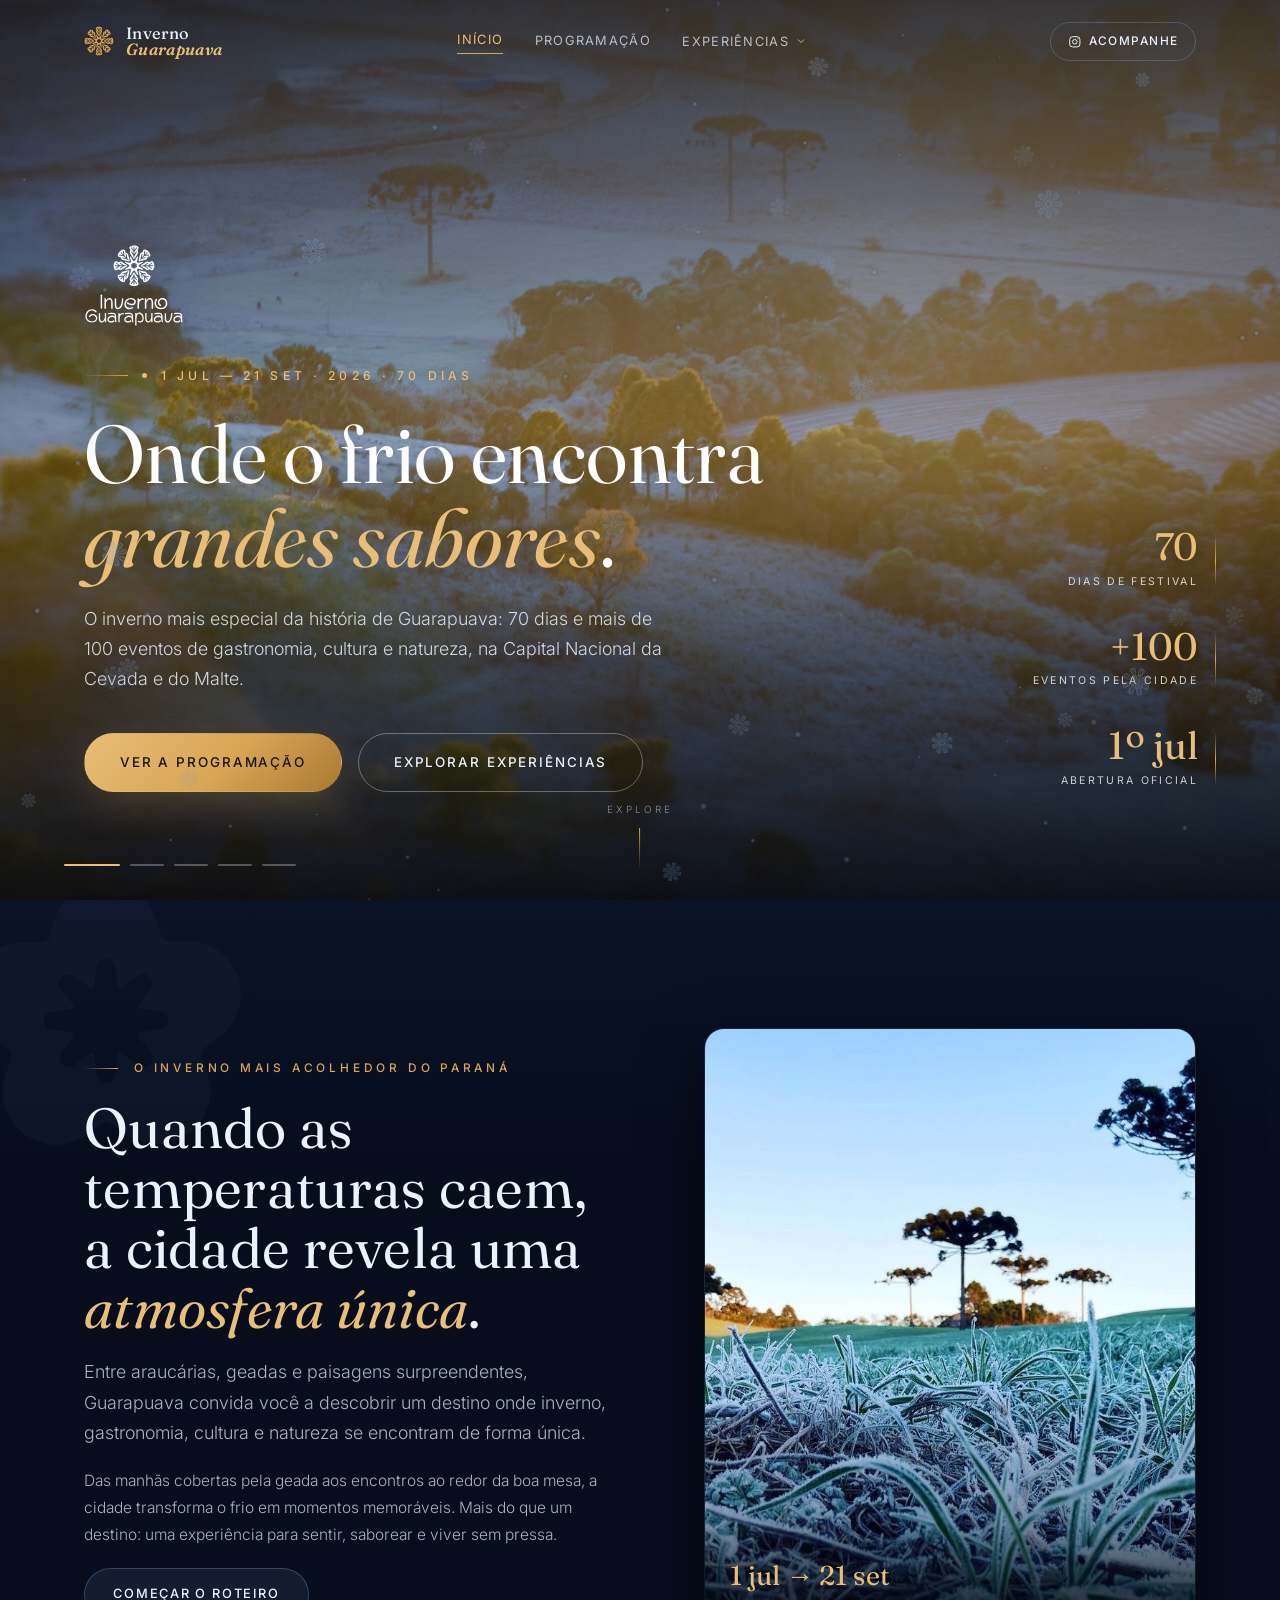
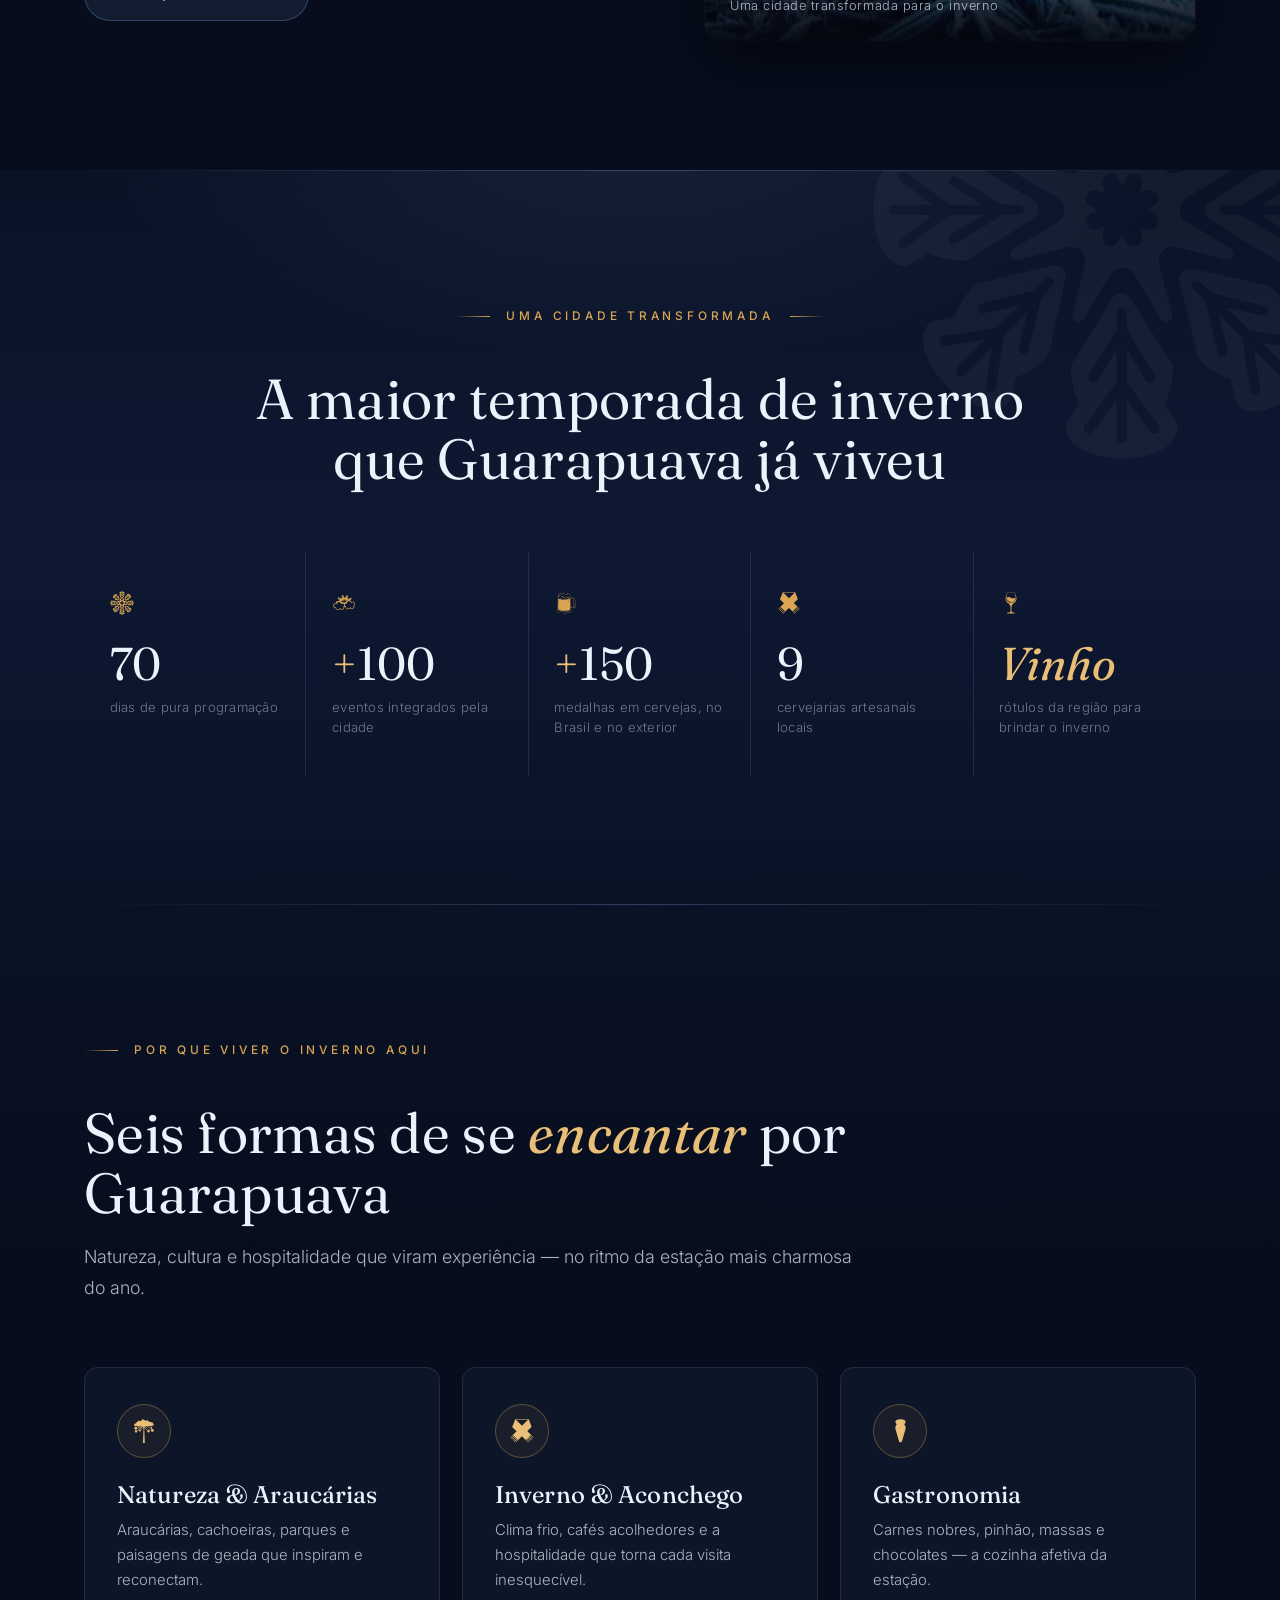
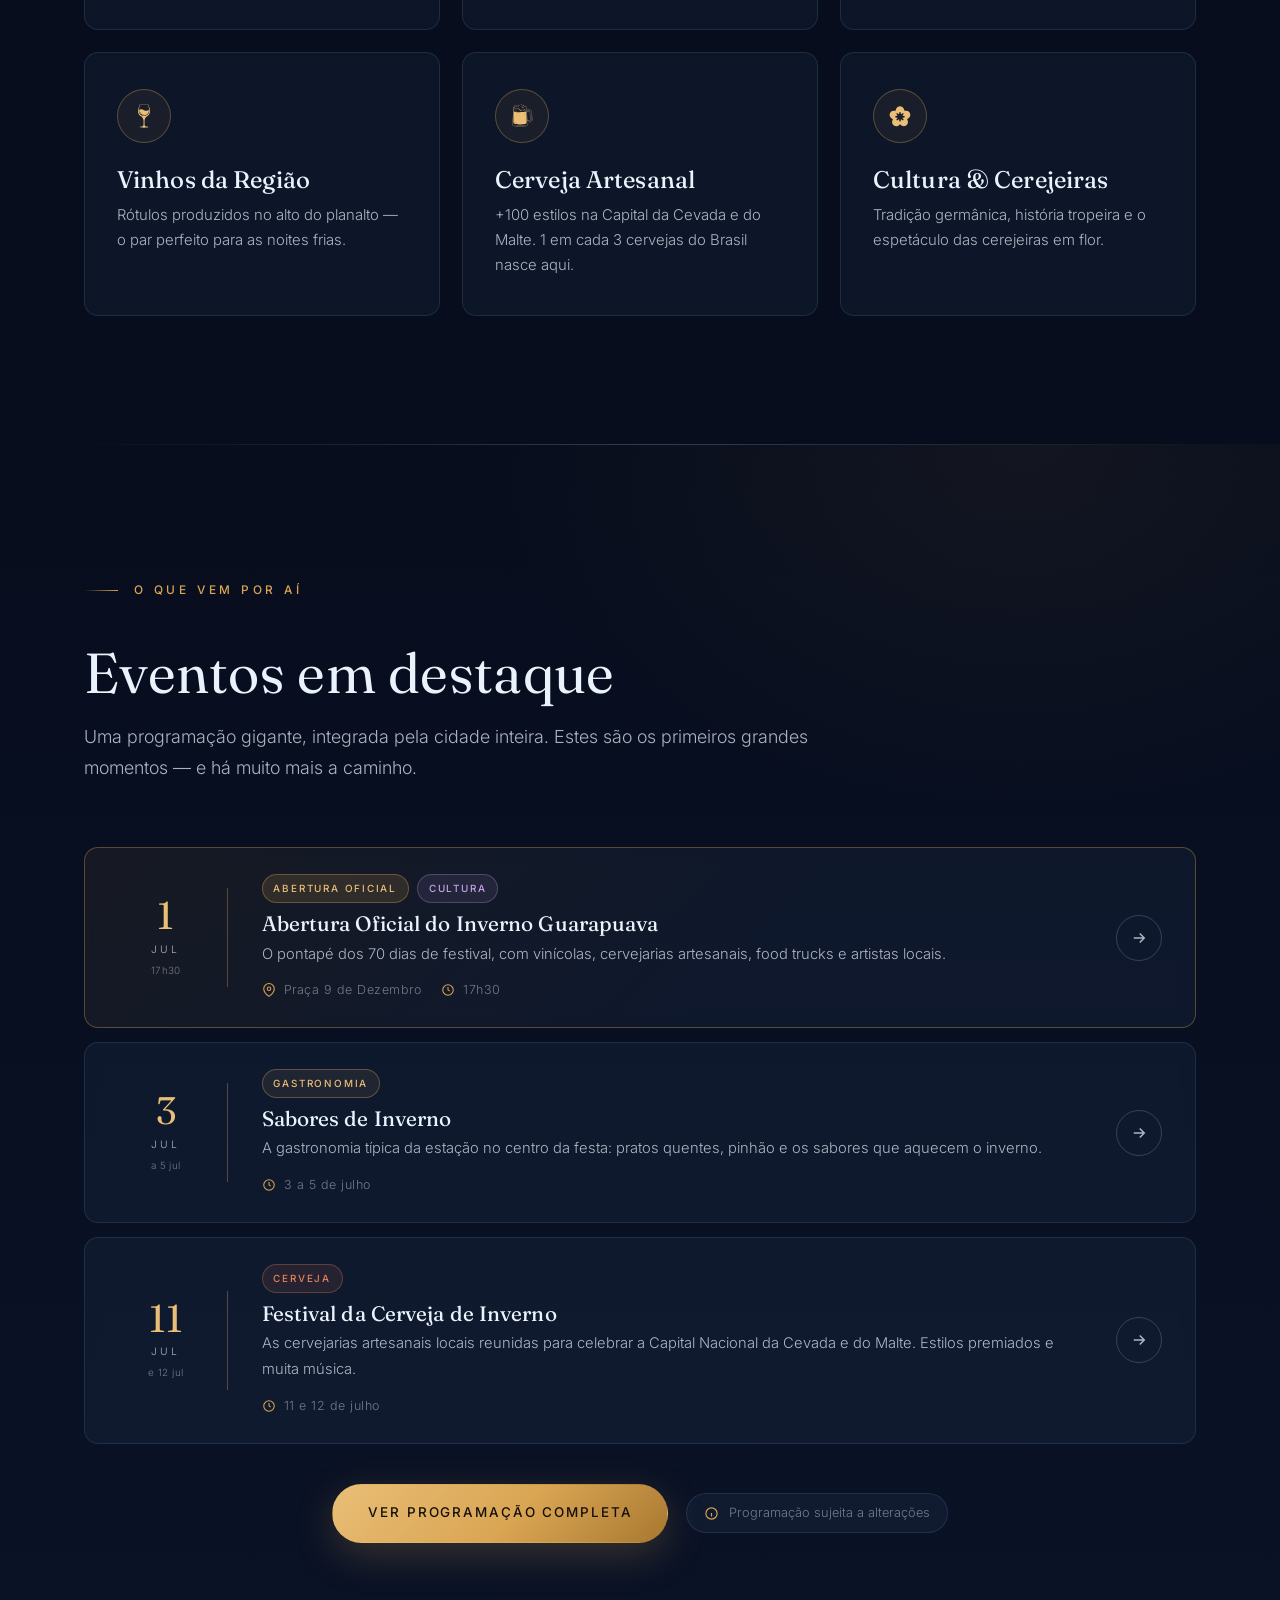
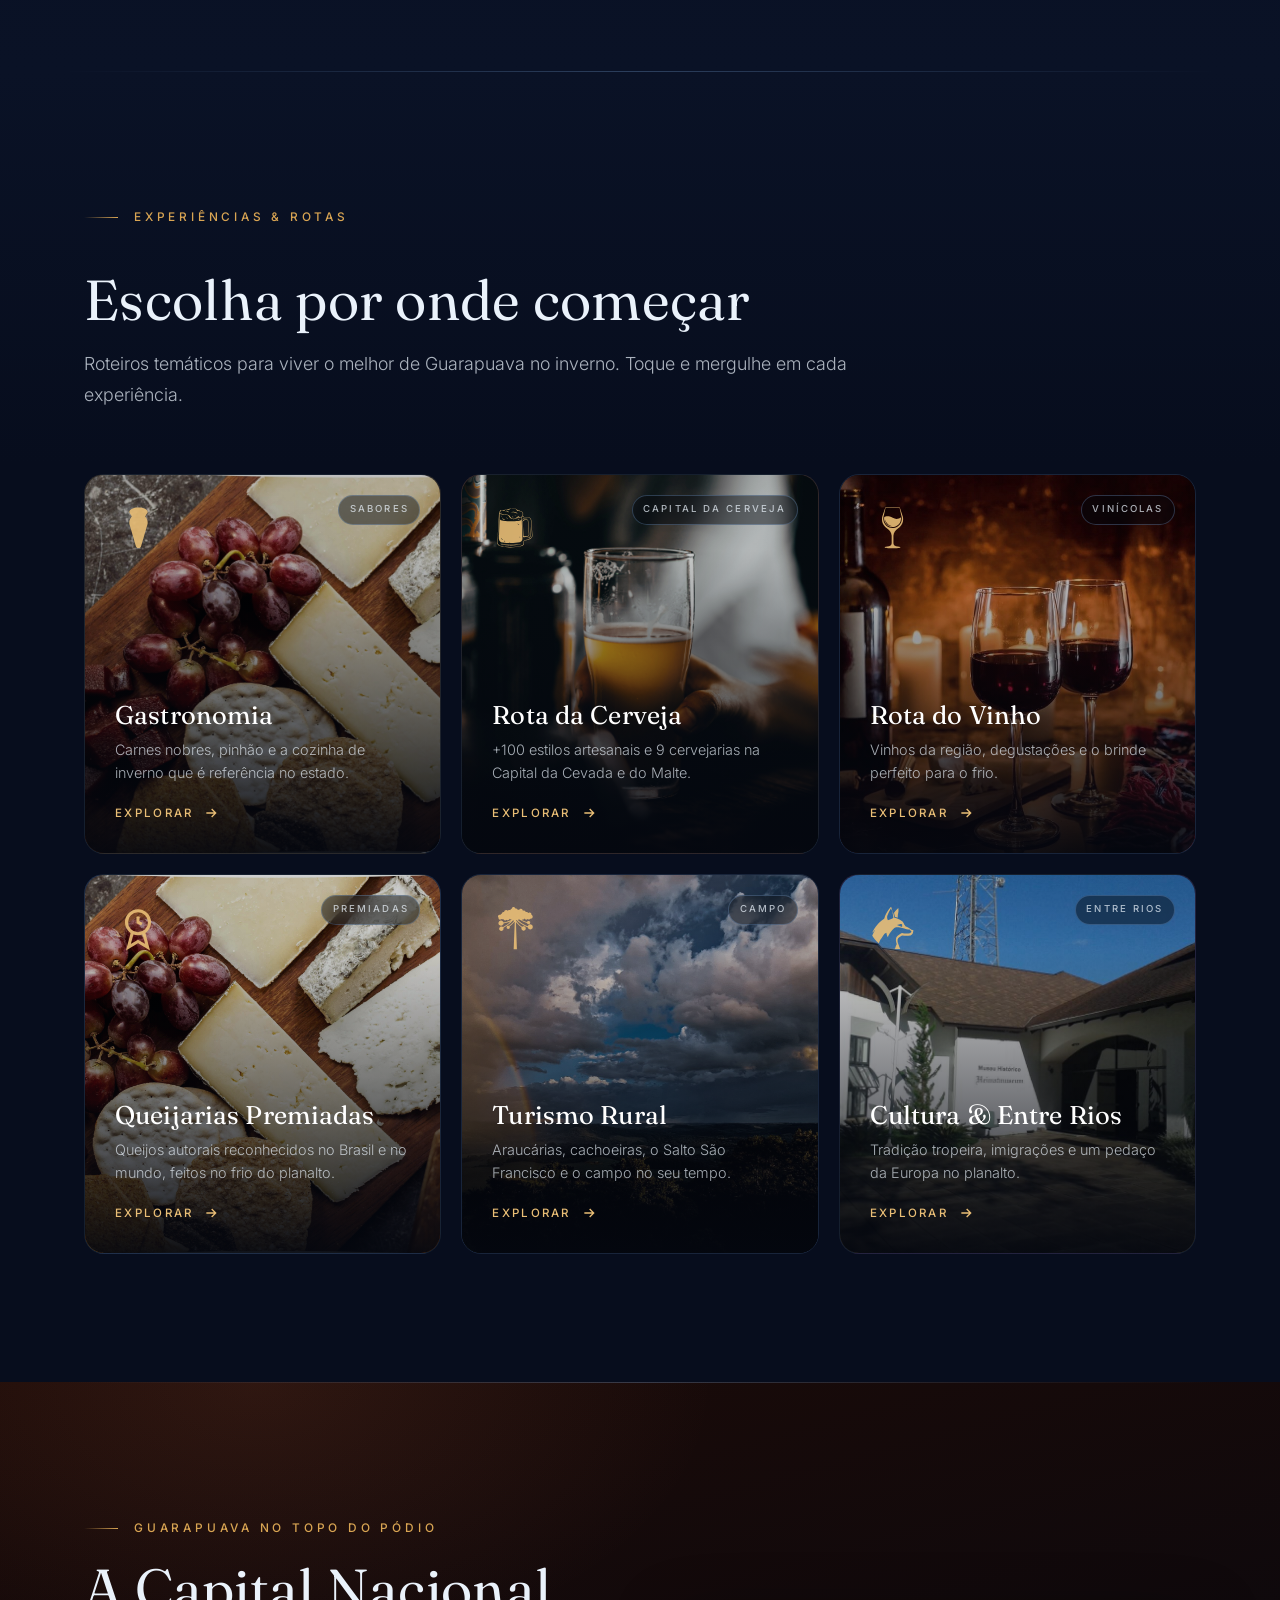
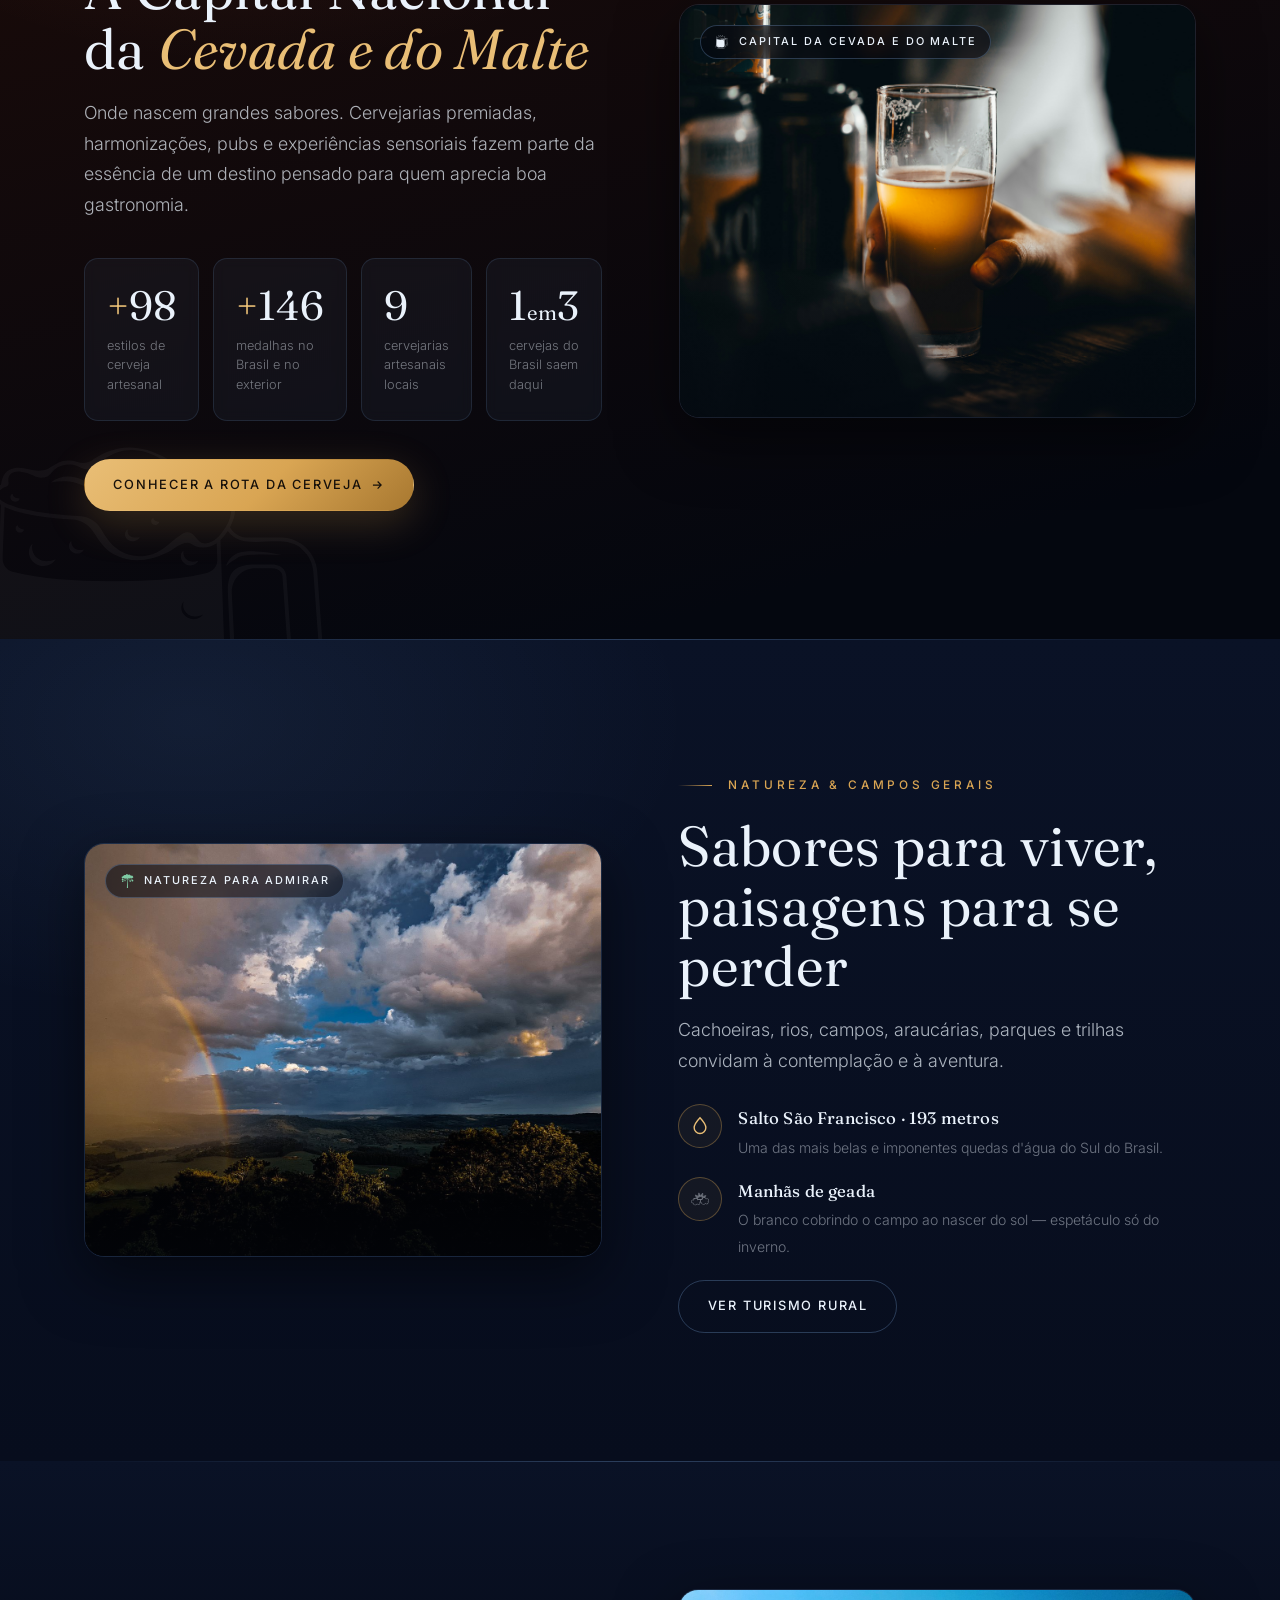
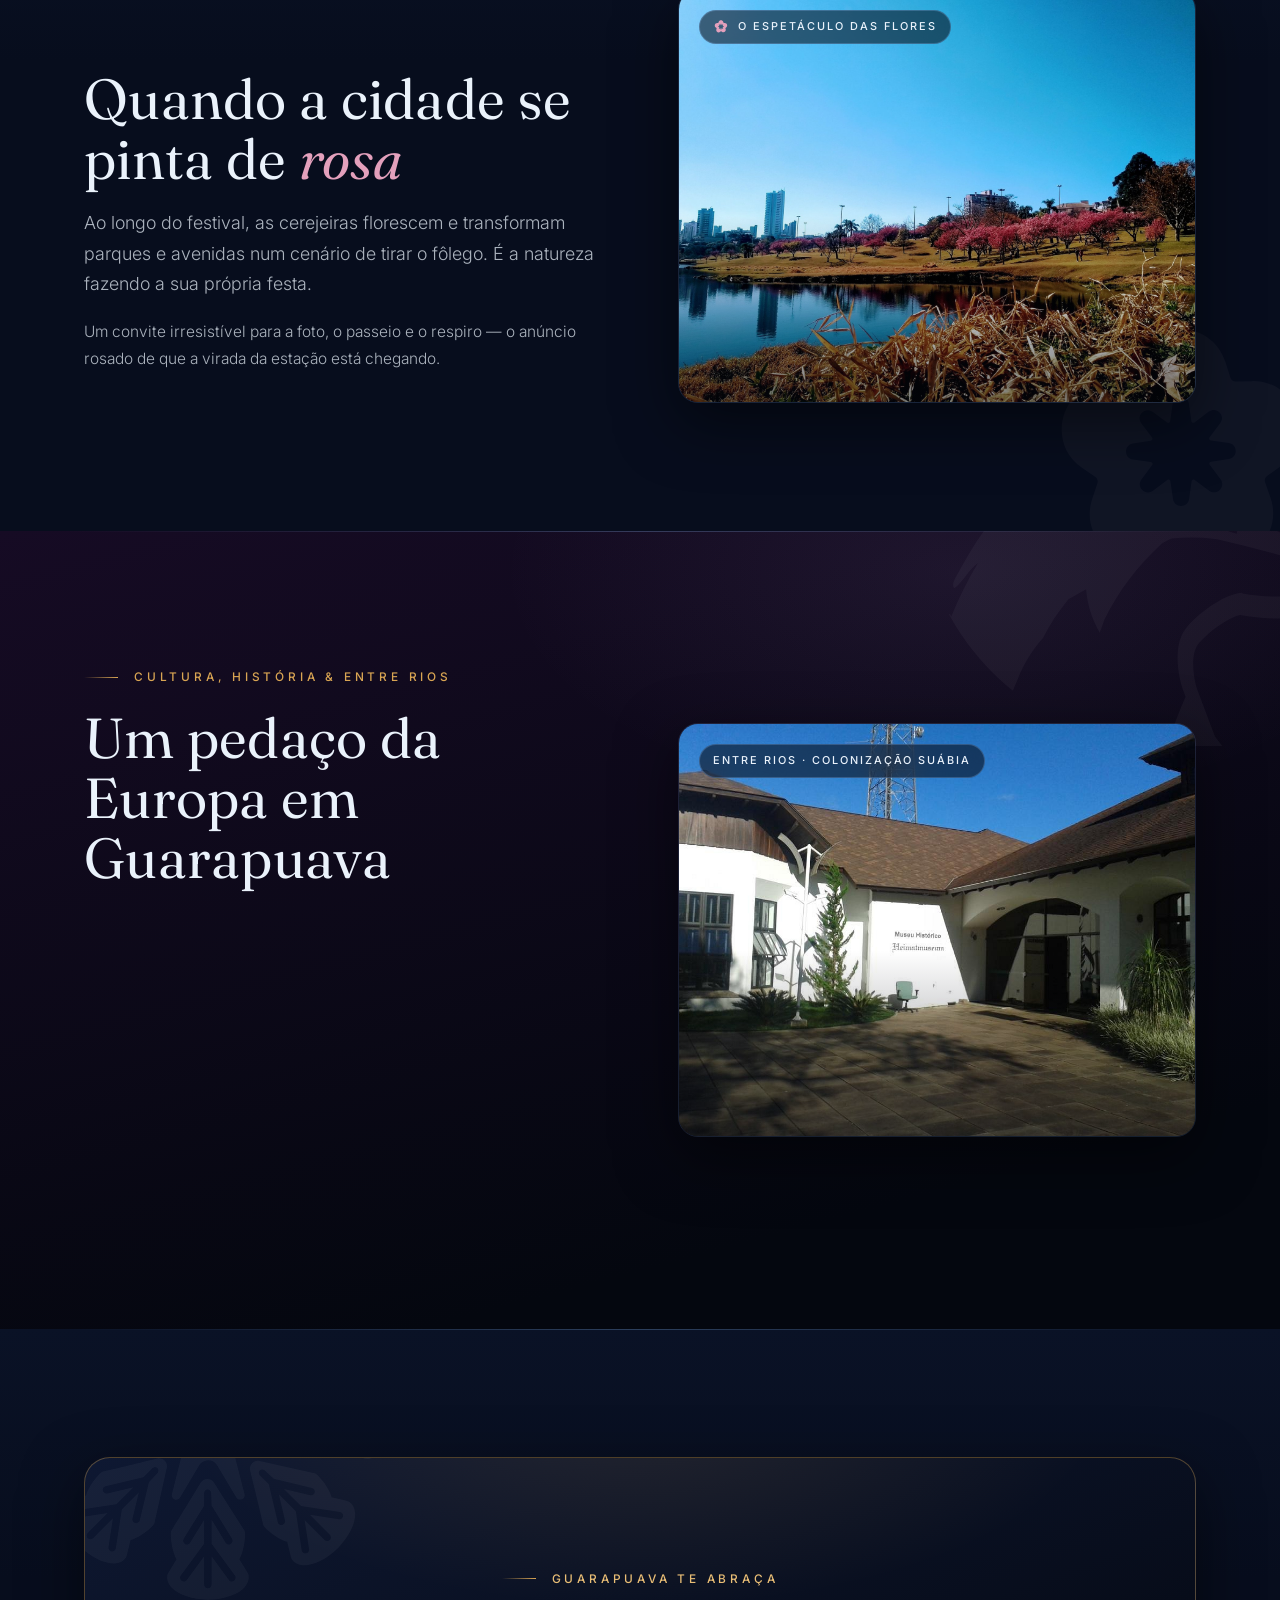
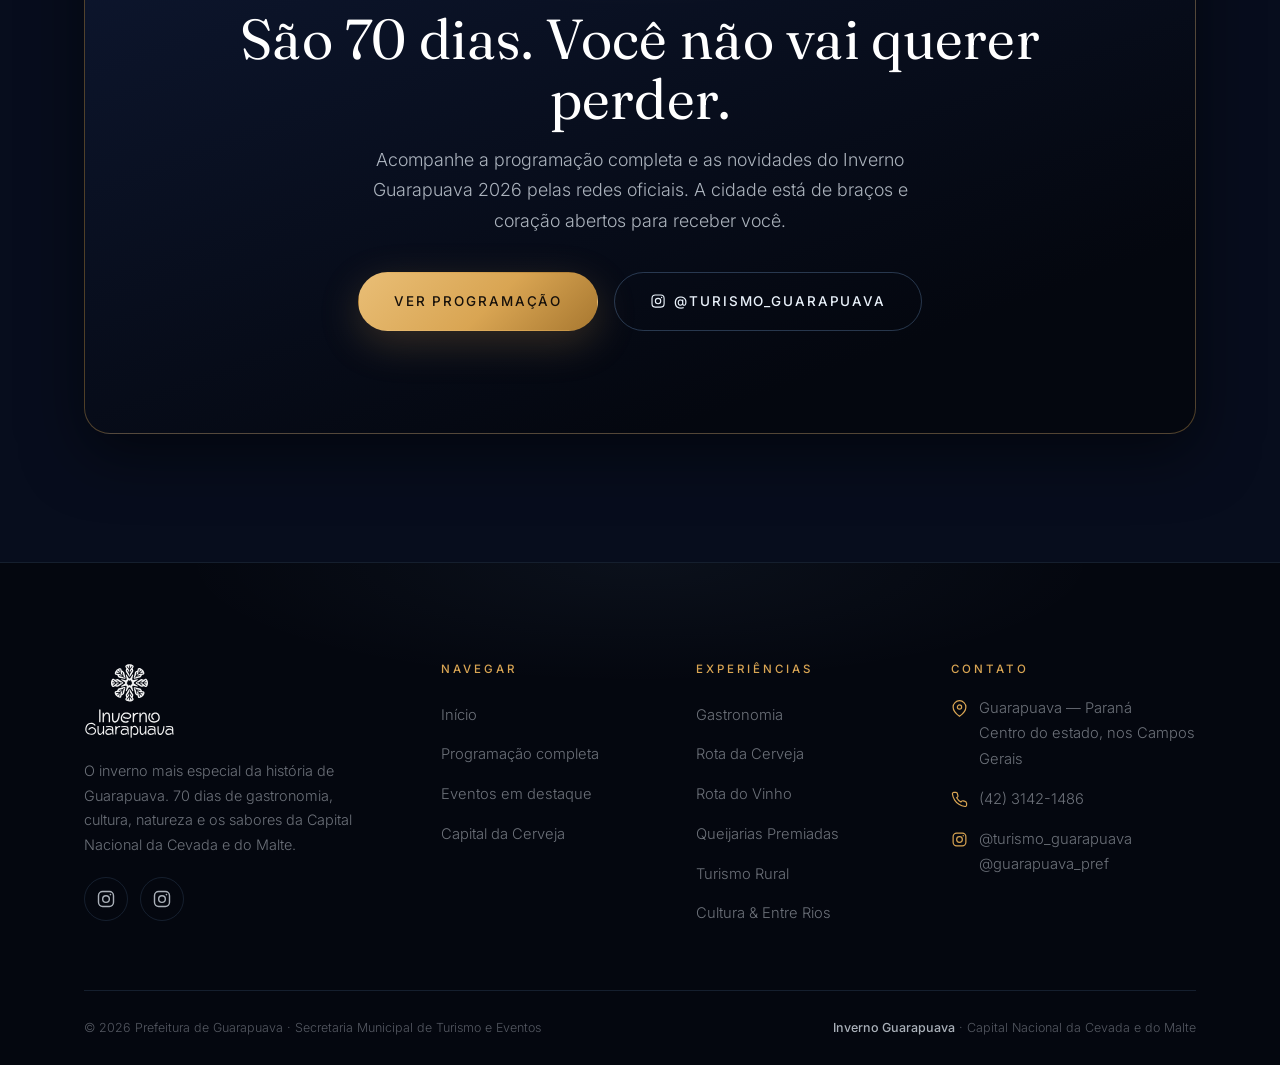
==== index.html @ b8bed911 "Add files via upload" ====
<!DOCTYPE html>
<html lang="pt-BR">
<head>
<meta charset="UTF-8">
<meta name="viewport" content="width=device-width, initial-scale=1">
<title>Inverno Guarapuava 2026 · Onde o frio encontra grandes sabores</title>
<meta name="description" content="De 1º de julho a 21 de setembro de 2026, Guarapuava vive 70 dias e +100 eventos de inverno: gastronomia, cerveja artesanal, vinhos da região, cerejeiras, cultura germânica e a Capital Nacional da Cevada e do Malte.">
<meta property="og:title" content="Inverno Guarapuava 2026">
<meta property="og:description" content="70 dias · +100 eventos · 1 jul – 21 set 2026. Onde o frio encontra grandes sabores.">
<meta property="og:type" content="website">
<link rel="icon" type="image/png" href="assets/brand/favicon.png">
<link rel="apple-touch-icon" href="assets/brand/apple-touch-icon.png">
<link rel="preconnect" href="https://fonts.googleapis.com">
<link rel="preconnect" href="https://fonts.gstatic.com" crossorigin>
<link href="https://fonts.googleapis.com/css2?family=Fraunces:ital,opsz,wght@0,9..144,300..700;1,9..144,300..700&family=Inter:wght@300..600&display=swap" rel="stylesheet">
<link rel="stylesheet" href="assets/css/style.css">
</head>
<body data-page="home">
<canvas id="snow" aria-hidden="true"></canvas>

<!-- ===================== HERO ===================== -->
<section class="hero on-photo">
  <div class="hero-slides">
    <div class="hero-slide active"><img src="assets/img/hero-aerea-dourada.jpg" alt="Vista aérea do campo coberto de geada ao amanhecer dourado em Guarapuava"></div>
    <div class="hero-slide"><img src="assets/img/hero-entardecer.jpg" alt="Entardecer refletido sobre as águas"></div>
    <div class="hero-slide"><img src="assets/img/hero-campo-geada.jpg" alt="Campo com geada e araucárias sob o céu de inverno"></div>
    <div class="hero-slide"><img src="assets/img/hero-parque.jpg" alt="Parque com araucárias iluminadas pelo sol de inverno"></div>
    <div class="hero-slide"><img src="assets/img/hero-neve-lago.jpg" alt="Parque do Lago coberto de neve em Guarapuava"></div>
  </div>
  <div class="container">
    <div class="hero-content reveal in">
      <img class="lockup" src="assets/brand/lockup-white.svg" alt="Inverno Guarapuava">
      <span class="hero-dates"><span class="dot"></span> 1 jul — 21 set · 2026 · 70 dias</span>
      <h1>Onde o frio encontra<br><em>grandes sabores</em>.</h1>
      <p class="lead">O inverno mais especial da história de Guarapuava: 70 dias e mais de 100 eventos de gastronomia, cultura e natureza, na Capital Nacional da Cevada e do Malte.</p>
      <div class="hero-actions">
        <a class="btn btn-primary btn-lg" href="cronograma.html">Ver a programação</a>
        <a class="btn btn-outline btn-lg" href="#experiencias">Explorar experiências</a>
      </div>
    </div>
  </div>
  <div class="hero-stats">
    <div class="s"><b>70</b><span>dias de festival</span></div>
    <div class="s"><b>+100</b><span>eventos pela cidade</span></div>
    <div class="s"><b>1º jul</b><span>abertura oficial</span></div>
  </div>
  <div class="hero-dots" aria-hidden="true"></div>
  <div class="scroll-cue" aria-hidden="true">explore</div>
</section>

<!-- ===================== INTRO ===================== -->
<section class="section bg-paper">
  <span class="motif" style="top:-6%;left:-5%;width:340px;height:340px;color:var(--frost)"><span class="ic-mask" style="--m:url('../brand/icons/cerejeira.svg');width:100%;height:100%;display:block"></span></span>
  <div class="container split">
    <div class="copy">
      <span class="kicker reveal">O inverno mais acolhedor do Paraná</span>
      <h2 class="section-title reveal d1 mt-s">Quando as temperaturas caem, a cidade revela uma <span class="tag-hl">atmosfera única</span>.</h2>
      <p class="lead reveal d2 mt-s">Entre araucárias, geadas e paisagens surpreendentes, Guarapuava convida você a descobrir um destino onde inverno, gastronomia, cultura e natureza se encontram de forma única.</p>
      <p class="reveal d2">Das manhãs cobertas pela geada aos encontros ao redor da boa mesa, a cidade transforma o frio em momentos memoráveis. Mais do que um destino: uma experiência para sentir, saborear e viver sem pressa.</p>
      <div class="hero-actions reveal d3 mt-s">
        <a class="btn btn-ink" href="#experiencias">Começar o roteiro</a>
      </div>
    </div>
    <div class="media reveal d2">
      <div class="media-frame">
        <img src="assets/img/hero-campo-geada.jpg" alt="Geada cobrindo o campo ao lado de araucárias em Guarapuava">
      </div>
      <div class="float-chip"><b>1 jul → 21 set</b><span>Uma cidade transformada para o inverno</span></div>
    </div>
  </div>
</section>

<!-- ===================== STAT STRIP (navy block) ===================== -->
<section class="section bg-navy panel hill">
  <span class="motif ic" style="top:-30%;right:-8%;width:520px;height:520px;color:#fff;--m:url('../brand/snowflake-white.svg')"></span>
  <div class="container">
    <div class="head center reveal">
      <span class="kicker">Uma cidade transformada</span>
      <h2 class="section-title mt-s">A maior temporada de inverno que Guarapuava já viveu</h2>
    </div>
    <div class="stat-strip reveal d1">
      <div class="s"><span class="ic-mask" style="--m:url('../brand/snowflake-white.svg')"></span><div class="n">70</div><div class="t">dias de pura programação</div></div>
      <div class="s"><span class="ic-mask" style="--m:url('../brand/icons/sol.svg')"></span><div class="n"><span class="pre">+</span><span data-count="100">100</span></div><div class="t">eventos integrados pela cidade</div></div>
      <div class="s"><span class="ic-mask" style="--m:url('../brand/icons/beer.svg')"></span><div class="n"><span class="pre">+</span><span data-count="150">150</span></div><div class="t">medalhas em cervejas, no Brasil e no exterior</div></div>
      <div class="s"><span class="ic-mask" style="--m:url('../brand/icons/cachecol.svg')"></span><div class="n" data-count="9">9</div><div class="t">cervejarias artesanais locais</div></div>
      <div class="s"><span class="ic-mask" style="--m:url('../brand/icons/vinho.svg')"></span><div class="n"><em class="serif-accent">Vinho</em></div><div class="t">rótulos da região para brindar o inverno</div></div>
    </div>
  </div>
</section>

<!-- ===================== PILLARS ===================== -->
<section class="section bg-paper">
  <div class="container">
    <div class="head reveal">
      <span class="kicker">Por que viver o inverno aqui</span>
      <h2 class="section-title mt-s">Seis formas de se <em>encantar</em> por Guarapuava</h2>
      <p class="lead mt-s">Natureza, cultura e hospitalidade que viram experiência — no ritmo da estação mais charmosa do ano.</p>
    </div>
    <div class="grid-3">
      <article class="card reveal">
        <div class="ic"><span class="ic-mask" style="--m:url('../brand/icons/araucaria.svg')"></span></div>
        <h3>Natureza &amp; Araucárias</h3><p>Araucárias, cachoeiras, parques e paisagens de geada que inspiram e reconectam.</p>
      </article>
      <article class="card reveal d1">
        <div class="ic"><span class="ic-mask" style="--m:url('../brand/icons/cachecol.svg')"></span></div>
        <h3>Inverno &amp; Aconchego</h3><p>Clima frio, cafés acolhedores e a hospitalidade que torna cada visita inesquecível.</p>
      </article>
      <article class="card reveal d2">
        <div class="ic"><span class="ic-mask" style="--m:url('../brand/icons/pinhao.svg')"></span></div>
        <h3>Gastronomia</h3><p>Carnes nobres, pinhão, massas e chocolates — a cozinha afetiva da estação.</p>
      </article>
      <article class="card reveal">
        <div class="ic"><span class="ic-mask" style="--m:url('../brand/icons/vinho.svg')"></span></div>
        <h3>Vinhos da Região</h3><p>Rótulos produzidos no alto do planalto — o par perfeito para as noites frias.</p>
      </article>
      <article class="card reveal d1">
        <div class="ic"><span class="ic-mask" style="--m:url('../brand/icons/beer.svg')"></span></div>
        <h3>Cerveja Artesanal</h3><p>+100 estilos na Capital da Cevada e do Malte. 1 em cada 3 cervejas do Brasil nasce aqui.</p>
      </article>
      <article class="card reveal d2">
        <div class="ic"><span class="ic-mask" style="--m:url('../brand/icons/cerejeira.svg')"></span></div>
        <h3>Cultura &amp; Cerejeiras</h3><p>Tradição germânica, história tropeira e o espetáculo das cerejeiras em flor.</p>
      </article>
    </div>
  </div>
</section>

<!-- ===================== CRONOGRAMA DESTAQUES ===================== -->
<section class="section bg-cream" id="destaques">
  <div class="container">
    <div class="head reveal">
      <span class="kicker">O que vem por aí</span>
      <h2 class="section-title mt-s">Eventos em destaque</h2>
      <p class="lead mt-s">Uma programação gigante, integrada pela cidade inteira. Estes são os primeiros grandes momentos — e há muito mais a caminho.</p>
    </div>
    <div class="events">
      <article class="event feat reveal">
        <div class="date"><span class="d">1</span><span class="m">Jul</span><span class="rg">17h30</span></div>
        <div>
          <div class="tags"><span class="tag feat-pill">Abertura Oficial</span><span class="tag t-cultura">Cultura</span></div>
          <h3>Abertura Oficial do Inverno Guarapuava</h3>
          <p>O pontapé dos 70 dias de festival, com vinícolas, cervejarias artesanais, food trucks e artistas locais.</p>
          <div class="meta"><span><svg viewBox="0 0 24 24" fill="none" stroke="currentColor" stroke-width="1.8"><path d="M21 10c0 7-9 13-9 13s-9-6-9-13a9 9 0 0 1 18 0z"/><circle cx="12" cy="10" r="3"/></svg> Praça 9 de Dezembro</span><span><svg viewBox="0 0 24 24" fill="none" stroke="currentColor" stroke-width="1.8"><circle cx="12" cy="12" r="9"/><path d="M12 7v5l3 2"/></svg> 17h30</span></div>
        </div>
        <div class="go" aria-hidden="true"><svg viewBox="0 0 24 24" fill="none" stroke="currentColor" stroke-width="2"><path d="M5 12h14M13 6l6 6-6 6"/></svg></div>
      </article>
      <article class="event reveal d1">
        <div class="date"><span class="d">3</span><span class="m">Jul</span><span class="rg">a 5 jul</span></div>
        <div>
          <div class="tags"><span class="tag t-gastro">Gastronomia</span></div>
          <h3>Sabores de Inverno</h3>
          <p>A gastronomia típica da estação no centro da festa: pratos quentes, pinhão e os sabores que aquecem o inverno.</p>
          <div class="meta"><span><svg viewBox="0 0 24 24" fill="none" stroke="currentColor" stroke-width="1.8"><circle cx="12" cy="12" r="9"/><path d="M12 7v5l3 2"/></svg> 3 a 5 de julho</span></div>
        </div>
        <div class="go" aria-hidden="true"><svg viewBox="0 0 24 24" fill="none" stroke="currentColor" stroke-width="2"><path d="M5 12h14M13 6l6 6-6 6"/></svg></div>
      </article>
      <article class="event reveal d2">
        <div class="date"><span class="d">11</span><span class="m">Jul</span><span class="rg">e 12 jul</span></div>
        <div>
          <div class="tags"><span class="tag t-cerveja">Cerveja</span></div>
          <h3>Festival da Cerveja de Inverno</h3>
          <p>As cervejarias artesanais locais reunidas para celebrar a Capital Nacional da Cevada e do Malte. Estilos premiados e muita música.</p>
          <div class="meta"><span><svg viewBox="0 0 24 24" fill="none" stroke="currentColor" stroke-width="1.8"><circle cx="12" cy="12" r="9"/><path d="M12 7v5l3 2"/></svg> 11 e 12 de julho</span></div>
        </div>
        <div class="go" aria-hidden="true"><svg viewBox="0 0 24 24" fill="none" stroke="currentColor" stroke-width="2"><path d="M5 12h14M13 6l6 6-6 6"/></svg></div>
      </article>
    </div>
    <div class="crono-actions reveal">
      <a class="btn btn-primary btn-lg" href="cronograma.html">Ver programação completa</a>
      <span class="note"><svg viewBox="0 0 24 24" fill="none" stroke="currentColor" stroke-width="1.8"><circle cx="12" cy="12" r="9"/><path d="M12 8h.01M11 12h1v4h1"/></svg> Programação sujeita a alterações</span>
    </div>
  </div>
</section>

<!-- ===================== EXPERIENCES / ROUTES ===================== -->
<section class="section bg-paper" id="experiencias">
  <div class="container">
    <div class="head reveal">
      <span class="kicker">Experiências &amp; Rotas</span>
      <h2 class="section-title mt-s">Escolha por onde começar</h2>
      <p class="lead mt-s">Roteiros temáticos para viver o melhor de Guarapuava no inverno. Toque e mergulhe em cada experiência.</p>
    </div>
    <div class="routes">
      <a class="route g-gastro reveal" href="gastronomia.html">
        <div class="bg"><img src="assets/img/gastronomia.jpg" alt="Mesa de queijos e sabores de inverno" loading="lazy"></div>
        <span class="r-badge">Sabores</span>
        <div class="r-ic"><span class="ic-mask" style="--m:url('../brand/icons/pinhao.svg')"></span></div>
        <h3>Gastronomia</h3><p>Carnes nobres, pinhão e a cozinha de inverno que é referência no estado.</p>
        <span class="r-link">Explorar <svg viewBox="0 0 24 24" fill="none" stroke="currentColor" stroke-width="2"><path d="M5 12h14M13 6l6 6-6 6"/></svg></span>
      </a>
      <a class="route g-verm reveal d1" href="rota-da-cerveja.html">
        <div class="bg"><img src="assets/img/cerveja.jpg" alt="Copos de cerveja artesanal em ambiente aconchegante" loading="lazy"></div>
        <span class="r-badge">Capital da Cerveja</span>
        <div class="r-ic"><span class="ic-mask" style="--m:url('../brand/icons/beer.svg')"></span></div>
        <h3>Rota da Cerveja</h3><p>+100 estilos artesanais e 9 cervejarias na Capital da Cevada e do Malte.</p>
        <span class="r-link">Explorar <svg viewBox="0 0 24 24" fill="none" stroke="currentColor" stroke-width="2"><path d="M5 12h14M13 6l6 6-6 6"/></svg></span>
      </a>
      <a class="route reveal d2" href="rota-do-vinho.html">
        <div class="bg"><img src="assets/img/vinho.jpg" alt="Taças de vinho tinto ao lado da lareira"></div>
        <span class="r-badge">Vinícolas</span>
        <div class="r-ic"><span class="ic-mask" style="--m:url('../brand/icons/vinho.svg')"></span></div>
        <h3>Rota do Vinho</h3><p>Vinhos da região, degustações e o brinde perfeito para o frio.</p>
        <span class="r-link">Explorar <svg viewBox="0 0 24 24" fill="none" stroke="currentColor" stroke-width="2"><path d="M5 12h14M13 6l6 6-6 6"/></svg></span>
      </a>
      <a class="route g-queijo reveal" href="queijarias.html">
        <div class="bg"><img src="assets/img/queijarias.jpg" alt="Tábua de queijos artesanais premiados" loading="lazy"></div>
        <span class="r-badge">Premiadas</span>
        <div class="r-ic"><svg viewBox="0 0 24 24" fill="none" stroke="currentColor" stroke-width="1.6"><circle cx="12" cy="9" r="6"/><path d="M9 14.5 7 22l5-3 5 3-2-7.5"/><path d="M12 6v3l2 1"/></svg></div>
        <h3>Queijarias Premiadas</h3><p>Queijos autorais reconhecidos no Brasil e no mundo, feitos no frio do planalto.</p>
        <span class="r-link">Explorar <svg viewBox="0 0 24 24" fill="none" stroke="currentColor" stroke-width="2"><path d="M5 12h14M13 6l6 6-6 6"/></svg></span>
      </a>
      <a class="route reveal d1" href="turismo-rural.html">
        <div class="bg"><img src="assets/img/colinas.jpg" alt="Colinas verdes e céu dramático no interior de Guarapuava"></div>
        <span class="r-badge">Campo</span>
        <div class="r-ic"><span class="ic-mask" style="--m:url('../brand/icons/araucaria.svg')"></span></div>
        <h3>Turismo Rural</h3><p>Araucárias, cachoeiras, o Salto São Francisco e o campo no seu tempo.</p>
        <span class="r-link">Explorar <svg viewBox="0 0 24 24" fill="none" stroke="currentColor" stroke-width="2"><path d="M5 12h14M13 6l6 6-6 6"/></svg></span>
      </a>
      <a class="route g-cultura reveal d2" href="cultura.html">
        <div class="bg"><img src="assets/img/cultura.jpg" alt="Arquitetura típica germânica em Entre Rios" loading="lazy"></div>
        <span class="r-badge">Entre Rios</span>
        <div class="r-ic"><span class="ic-mask" style="--m:url('../brand/icons/lobo.svg')"></span></div>
        <h3>Cultura &amp; Entre Rios</h3><p>Tradição tropeira, imigrações e um pedaço da Europa no planalto.</p>
        <span class="r-link">Explorar <svg viewBox="0 0 24 24" fill="none" stroke="currentColor" stroke-width="2"><path d="M5 12h14M13 6l6 6-6 6"/></svg></span>
      </a>
    </div>
  </div>
</section>

<!-- ===================== CAPITAL DA CERVEJA (verm block) ===================== -->
<section class="section bg-verm panel hill" id="capital">
  <span class="motif ic" style="bottom:-28%;left:-6%;width:460px;height:460px;color:#fff;--m:url('../brand/icons/beer.svg')"></span>
  <div class="container">
    <div class="feature">
      <div class="copy">
        <span class="kicker reveal">Guarapuava no topo do pódio</span>
        <h2 class="section-title reveal d1 mt-s">A Capital Nacional da <span class="gold-hl">Cevada e do Malte</span></h2>
        <p class="lead reveal d2 mt-s">Onde nascem grandes sabores. Cervejarias premiadas, harmonizações, pubs e experiências sensoriais fazem parte da essência de um destino pensado para quem aprecia boa gastronomia.</p>
        <div class="beer-grid mt-m">
          <div class="beer-stat reveal"><div class="n"><span class="pre">+</span><span data-count="100">100</span></div><div class="t">estilos de cerveja artesanal</div></div>
          <div class="beer-stat reveal d1"><div class="n"><span class="pre">+</span><span data-count="150">150</span></div><div class="t">medalhas no Brasil e no exterior</div></div>
          <div class="beer-stat reveal d2"><div class="n" data-count="9">9</div><div class="t">cervejarias artesanais locais</div></div>
          <div class="beer-stat reveal d3"><div class="n">1<span style="font-size:.5em">em</span>3</div><div class="t">cervejas do Brasil saem daqui</div></div>
        </div>
        <div class="hero-actions reveal mt-m">
          <a class="btn btn-gold" href="rota-da-cerveja.html">Conhecer a Rota da Cerveja <svg viewBox="0 0 24 24" fill="none" stroke="currentColor" stroke-width="2" style="width:1.1em;height:1.1em"><path d="M5 12h14M13 6l6 6-6 6"/></svg></a>
        </div>
      </div>
      <div class="feature-media reveal d2">
        <img src="assets/img/cerveja.jpg" alt="Cervejas artesanais de Guarapuava em clima de inverno" loading="lazy">
        <span class="badge"><span class="ic-mask" style="--m:url('../brand/icons/beer.svg');width:16px;height:16px"></span> Capital da Cevada e do Malte</span>
      </div>
    </div>
  </div>
</section>

<!-- ===================== NATUREZA / SALTO SÃO FRANCISCO ===================== -->
<section class="section bg-frost">
  <div class="container feature">
    <div class="feature-media reveal">
      <img src="assets/img/colinas.jpg" alt="Paisagem natural dos Campos Gerais em Guarapuava">
      <span class="badge"><span class="ic-mask" style="--m:url('../brand/icons/araucaria.svg');width:16px;height:16px;color:var(--pine)"></span> Natureza para admirar</span>
    </div>
    <div class="copy">
      <span class="kicker reveal">Natureza &amp; Campos Gerais</span>
      <h2 class="section-title reveal d1 mt-s">Sabores para viver, paisagens para se perder</h2>
      <p class="lead reveal d2 mt-s">Cachoeiras, rios, campos, araucárias, parques e trilhas convidam à contemplação e à aventura.</p>
      <ul class="f-list">
        <li class="reveal"><span class="fi"><svg viewBox="0 0 24 24" fill="none" stroke="currentColor" stroke-width="1.7"><path d="M12 2s7 7.4 7 12a7 7 0 0 1-14 0c0-4.6 7-12 7-12z"/></svg></span><div><b>Salto São Francisco · 193 metros</b><span>Uma das mais belas e imponentes quedas d'água do Sul do Brasil.</span></div></li>
        <li class="reveal d1"><span class="fi"><span class="ic-mask" style="--m:url('../brand/icons/sol.svg')"></span></span><div><b>Manhãs de geada</b><span>O branco cobrindo o campo ao nascer do sol — espetáculo só do inverno.</span></div></li>
      </ul>
      <div class="hero-actions reveal d2 mt-s"><a class="btn btn-outline" href="turismo-rural.html">Ver turismo rural</a></div>
    </div>
  </div>
</section>

<!-- ===================== CEREJEIRAS ===================== -->
<section class="section bg-paper" id="cerejeiras">
  <span class="motif" style="bottom:-10%;right:-4%;width:300px;height:300px;color:#f3dce6"><span class="ic-mask" style="--m:url('../brand/icons/cerejeira.svg');width:100%;height:100%;display:block"></span></span>
  <div class="container feature rev">
    <div class="feature-media reveal">
      <img src="assets/img/cerejeiras.jpg" alt="Cerejeiras floridas em rosa às margens do lago em Guarapuava">
      <span class="badge"><span class="ic-mask" style="--m:url('../brand/icons/cerejeira.svg');width:16px;height:16px;color:var(--rose)"></span> O espetáculo das flores</span>
    </div>
    <div class="copy">
      <span class="kicker reveal">Festival das Cerejeiras</span>
      <h2 class="section-title reveal d1 mt-s">Quando a cidade se pinta de <span class="rose-hl">rosa</span></h2>
      <p class="lead reveal d2 mt-s">Ao longo do festival, as cerejeiras florescem e transformam parques e avenidas num cenário de tirar o fôlego. É a natureza fazendo a sua própria festa.</p>
      <p class="reveal d2">Um convite irresistível para a foto, o passeio e o respiro — o anúncio rosado de que a virada da estação está chegando.</p>
    </div>
  </div>
</section>

<!-- ===================== ENTRE RIOS / CULTURA (plum block) ===================== -->
<section class="section bg-plum panel hill">
  <span class="motif ic" style="top:-26%;right:-7%;width:440px;height:440px;color:#fff;--m:url('../brand/icons/lobo.svg')"></span>
  <div class="container feature rev">
    <div class="feature-media reveal">
      <img src="assets/img/cultura.jpg" alt="Arquitetura típica da colonização suábia em Entre Rios" loading="lazy">
      <span class="badge">Entre Rios · colonização suábia</span>
    </div>
    <div class="copy">
      <span class="kicker reveal">Cultura, história &amp; Entre Rios</span>
      <h2 class="section-title reveal d1 mt-s">Um pedaço da Europa em Guarapuava</h2>
      <p class="lead reveal d2 mt-s">Marcada pelos povos originários, pela tradição tropeira e pelas imigrações, Guarapuava reúne italianos, alemães, poloneses, ucranianos e muitos outros povos numa identidade rica em história e sabores.</p>
      <p class="reveal d2">Colonizado pelos Suábios do Danúbio, o distrito de Entre Rios preserva arquitetura típica, gastronomia alemã, cafés coloniais, cervejarias e museus. No inverno, ganha ainda mais encanto.</p>
      <div class="hero-actions reveal d3 mt-s"><a class="btn btn-gold" href="cultura.html">Conhecer a cultura</a></div>
    </div>
  </div>
</section>

<!-- ===================== CTA ===================== -->
<section class="section bg-paper">
  <div class="container">
    <div class="cta reveal">
      <span class="motif ic" style="top:-40%;left:-6%;width:380px;height:380px;color:#fff;--m:url('../brand/snowflake-white.svg')"></span>
      <span class="kicker" style="justify-content:center;color:var(--gold-bright)">Guarapuava te abraça</span>
      <h2 class="section-title mt-s">São 70 dias. Você não vai querer perder.</h2>
      <p class="lead">Acompanhe a programação completa e as novidades do Inverno Guarapuava 2026 pelas redes oficiais. A cidade está de braços e coração abertos para receber você.</p>
      <div class="hero-actions">
        <a class="btn btn-primary btn-lg" href="cronograma.html">Ver programação</a>
        <a class="btn btn-outline btn-lg" href="https://www.instagram.com/turismo_guarapuava/" target="_blank" rel="noopener">
          <svg viewBox="0 0 24 24" fill="none" stroke="currentColor" stroke-width="1.7" style="width:1.2em;height:1.2em"><rect x="3" y="3" width="18" height="18" rx="5"/><circle cx="12" cy="12" r="4"/><circle cx="17.3" cy="6.7" r="1" fill="currentColor" stroke="none"/></svg>
          @turismo_guarapuava
        </a>
      </div>
    </div>
  </div>
</section>

<script src="assets/js/main.js"></script>
</body>
</html>
---- assets/css/style.css ----
/* ============================================================
   INVERNO GUARAPUAVA — Design System  (v3 · "Noite de Geada")
   Festival de Inverno · 1 jul – 21 set 2026
   Dark cinematográfico · azul-noite · dourado · serif editorial
   ============================================================ */

:root{
  /* Night surfaces */
  --night-0:#04070F;          /* base mais profunda */
  --night-1:#070D1D;          /* base padrão */
  --night-2:#0A1226;          /* superfícies elevadas */
  --night-3:#0E1832;          /* glass / cards */
  --ember-deep:#1C0B08;       /* seção cerveja */
  --plum-deep:#160B24;        /* seção cultura */
  --pine-deep:#07150F;        /* natureza */

  /* Ice / text */
  --ice:#EAF2FB;
  --ice-soft:rgba(234,242,251,.72);
  --ice-dim:rgba(234,242,251,.45);
  --frost:#8FC3FF;
  --frost-soft:rgba(143,195,255,.6);

  /* Gold (luxo) */
  --gold:#D9A553;
  --gold-bright:#E9BE76;
  --gold-deep:#A87830;
  --gold-ink:#16100A;

  /* Accents reinterpretados */
  --ember:#E8825A;            /* cerveja */
  --rose:#E3A0BC;             /* cerejeiras */
  --lilac:#C5A3E8;            /* cultura */
  --pine:#7FCBA4;             /* natureza */

  /* Hairlines & glass */
  --line:rgba(143,195,255,.13);
  --line-strong:rgba(143,195,255,.25);
  --line-gold:rgba(217,165,83,.35);
  --glass:rgba(143,195,255,.05);
  --glass-2:rgba(143,195,255,.09);

  /* Type */
  --font-display:'Fraunces', Georgia, serif;
  --font-body:'Inter', system-ui, sans-serif;

  /* Radius / shadow */
  --r-sm:8px; --r-md:14px; --r-lg:20px; --r-xl:26px; --r-2xl:32px; --r-pill:999px;
  --sh-1:0 8px 30px rgba(0,0,0,.35);
  --sh-2:0 20px 60px rgba(0,0,0,.5);
  --sh-3:0 34px 90px rgba(0,0,0,.6);
  --sh-gold:0 12px 40px rgba(217,165,83,.22);

  --maxw:1240px;
  --gutter:clamp(20px,5vw,72px);
  --ease:cubic-bezier(.22,.61,.36,1);
  --ease-out:cubic-bezier(.16,1,.3,1);
  --nav-h:84px;
}

/* ---------- Reset ---------- */
*,*::before,*::after{box-sizing:border-box;margin:0;padding:0}
html{scroll-behavior:smooth;-webkit-text-size-adjust:100%}
@media (prefers-reduced-motion:reduce){html{scroll-behavior:auto}}
body{
  font-family:var(--font-body);
  color:var(--ice);
  background:var(--night-1);
  line-height:1.75;
  font-size:clamp(15.5px,1.02vw,17px);
  font-weight:300;
  overflow-x:hidden;-webkit-font-smoothing:antialiased;text-rendering:optimizeLegibility;
}
/* film grain — textura cinematográfica sutil */
body::after{
  content:"";position:fixed;inset:0;z-index:95;pointer-events:none;opacity:.05;
  background-image:url("data:image/svg+xml,%3Csvg xmlns='http://www.w3.org/2000/svg' width='200' height='200'%3E%3Cfilter id='n'%3E%3CfeTurbulence type='fractalNoise' baseFrequency='.85' numOctaves='3' stitchTiles='stitch'/%3E%3C/filter%3E%3Crect width='100%25' height='100%25' filter='url(%23n)'/%3E%3C/svg%3E");
}
img{max-width:100%;display:block}
a{color:inherit;text-decoration:none}
button{font-family:inherit;cursor:pointer;border:none;background:none;color:inherit}
ul{list-style:none}
::selection{background:var(--gold);color:var(--gold-ink)}

/* ---------- Type ---------- */
h1,h2,h3,h4{font-family:var(--font-display);font-weight:400;line-height:1.06;letter-spacing:.005em;color:var(--ice)}
h1 em,h2 em,h3 em,.serif-accent{font-style:italic;font-weight:400;color:var(--gold-bright)}
.display{font-size:clamp(2.8rem,7vw,6.4rem);line-height:.98}
.section-title{font-size:clamp(2rem,4.4vw,3.6rem);font-weight:380}
h3{font-size:clamp(1.2rem,1.9vw,1.5rem);font-weight:450}
.kicker{
  font-family:var(--font-body);font-weight:500;font-size:.74rem;letter-spacing:.32em;
  text-transform:uppercase;color:var(--gold);display:inline-flex;align-items:center;gap:16px;
}
.kicker::before{content:"";width:34px;height:1px;background:linear-gradient(90deg,transparent,var(--gold))}
.head.center .kicker::after{content:"";width:34px;height:1px;background:linear-gradient(90deg,var(--gold),transparent)}
.lead{font-size:clamp(1.04rem,1.4vw,1.26rem);color:var(--ice-soft);font-weight:300;line-height:1.7}
.tag-hl,.gold-hl{color:var(--gold-bright);font-style:italic}
.plum-hl{color:var(--lilac);font-style:italic}
.rose-hl{color:var(--rose);font-style:italic}

/* ---------- Layout ---------- */
.container{width:100%;max-width:var(--maxw);margin-inline:auto;padding-inline:var(--gutter)}
.wide{max-width:1400px}
.section{padding-block:clamp(80px,10vw,150px);position:relative;overflow:hidden}
.head{max-width:780px;margin-bottom:clamp(40px,5vw,68px)}
.head.center{margin-inline:auto;text-align:center}
.head .kicker{margin-bottom:22px}
.head .lead{margin-top:20px}

/* surfaces — todas noturnas, com brilhos diferenciados */
.bg-paper{background:linear-gradient(180deg,var(--night-2) 0%,var(--night-1) 30%,var(--night-1))}
.bg-paper-2{background:var(--night-1)}
.bg-cream{background:linear-gradient(180deg,var(--night-1),var(--night-2))}
.bg-cream::before{content:"";position:absolute;inset:0;pointer-events:none;
  background:radial-gradient(ellipse 70% 50% at 80% 0%,rgba(217,165,83,.06),transparent 60%)}
.bg-frost{background:linear-gradient(180deg,var(--night-2),var(--night-1))}
.bg-frost::before{content:"";position:absolute;inset:0;pointer-events:none;
  background:radial-gradient(ellipse 60% 55% at 15% 10%,rgba(143,195,255,.07),transparent 65%)}
.panel{color:var(--ice)}
.panel .lead{color:var(--ice-soft)}
.bg-navy{background:linear-gradient(180deg,var(--night-2),var(--night-3) 50%,var(--night-2))}
.bg-navy::before{content:"";position:absolute;inset:0;pointer-events:none;
  background:radial-gradient(ellipse 75% 60% at 50% -10%,rgba(143,195,255,.09),transparent 60%)}
.bg-navy-deep{background:var(--night-0)}
.bg-plum{background:linear-gradient(165deg,var(--plum-deep),var(--night-0) 80%)}
.bg-plum::before{content:"";position:absolute;inset:0;pointer-events:none;
  background:radial-gradient(ellipse 60% 50% at 75% 5%,rgba(197,163,232,.08),transparent 60%)}
.bg-verm{background:linear-gradient(165deg,var(--ember-deep),var(--night-0) 85%)}
.bg-verm::before{content:"";position:absolute;inset:0;pointer-events:none;
  background:radial-gradient(ellipse 60% 55% at 20% 0%,rgba(232,130,90,.1),transparent 60%)}
.bg-maroon{background:linear-gradient(165deg,var(--ember-deep),var(--night-1))}

/* transições suaves entre seções (substitui o "morro" arredondado) */
.hill,.hill-b{border-radius:0;margin:0}
.section + .section::after{content:"";position:absolute;top:0;left:50%;transform:translateX(-50%);
  width:min(1240px,calc(100% - var(--gutter)*2));height:1px;
  background:linear-gradient(90deg,transparent,var(--line-strong),transparent)}

/* motivo decorativo gigante */
.motif{position:absolute;pointer-events:none;z-index:0;opacity:.035}
.motif svg,.motif span{display:block;width:100%;height:100%}
.motif.ic{background:currentColor;-webkit-mask:var(--m) center/contain no-repeat;mask:var(--m) center/contain no-repeat}
.section > .container{position:relative;z-index:1}

/* ---------- Buttons ---------- */
.btn{display:inline-flex;align-items:center;justify-content:center;gap:.6em;font-family:var(--font-body);
  font-weight:500;font-size:.8rem;letter-spacing:.14em;text-transform:uppercase;
  padding:1.1em 2.2em;border-radius:var(--r-pill);
  transition:transform .4s var(--ease),box-shadow .4s var(--ease),background .3s,color .3s,border-color .3s;
  position:relative;white-space:nowrap;border:1px solid transparent}
.btn svg{width:1.2em;height:1.2em}
.btn-primary,.btn-gold{background:linear-gradient(135deg,var(--gold-bright),var(--gold) 55%,var(--gold-deep));
  color:var(--gold-ink);box-shadow:var(--sh-gold)}
.btn-primary:hover,.btn-gold:hover{transform:translateY(-3px);box-shadow:0 18px 50px rgba(217,165,83,.35)}
.btn-ink{background:var(--glass-2);border-color:var(--line-strong);color:var(--ice);backdrop-filter:blur(8px)}
.btn-ink:hover{transform:translateY(-3px);border-color:var(--frost-soft);background:rgba(143,195,255,.14)}
.btn-outline{border-color:var(--line-strong);color:var(--ice)}
.btn-outline:hover{border-color:var(--gold);color:var(--gold-bright);transform:translateY(-3px)}
.panel .btn-outline,.on-photo .btn-outline{border-color:rgba(234,242,251,.35);color:var(--ice)}
.panel .btn-outline:hover,.on-photo .btn-outline:hover{border-color:var(--gold);color:var(--gold-bright)}
.btn-lg{font-size:.84rem;padding:1.25em 2.6em}

/* ---------- NAV ---------- */
.nav{position:fixed;inset:0 0 auto 0;z-index:100;height:var(--nav-h);display:flex;align-items:center;
  transition:background .5s,backdrop-filter .5s,border-color .5s,height .4s;
  border-bottom:1px solid transparent;color:var(--ice)}
.nav.scrolled{background:rgba(4,7,15,.78);backdrop-filter:blur(20px) saturate(140%);
  border-bottom-color:var(--line)}
.nav .container{display:flex;align-items:center;justify-content:space-between;gap:18px}
.nav-logo{display:flex;align-items:center;gap:12px;font-family:var(--font-display);font-weight:450;line-height:1}
.nav-logo .flk{width:30px;height:30px;flex-shrink:0;background:var(--gold);
  -webkit-mask:url('../brand/snowflake-white.svg') center/contain no-repeat;mask:url('../brand/snowflake-white.svg') center/contain no-repeat}
.nav-logo .nm{font-size:1.02rem;letter-spacing:.02em}
.nav-logo .nm b{display:block;font-weight:600;color:var(--gold-bright);font-style:italic}
.nav-links{display:flex;align-items:center;gap:6px}
.nav-links a,.drop-trigger{font-family:var(--font-body);font-weight:400;font-size:.8rem;letter-spacing:.1em;
  text-transform:uppercase;padding:.6em 1em;border-radius:var(--r-pill);color:inherit;opacity:.72;
  transition:opacity .25s,color .25s;background:none}
.nav-links a:hover,.drop-trigger:hover{opacity:1;color:var(--gold-bright)}
.nav-links a.active,.drop-trigger.active{opacity:1;color:var(--gold-bright)}
.nav-links a.active::after{content:"";display:block;height:1px;background:var(--gold);margin-top:2px}
.drop-trigger{display:inline-flex;align-items:center;gap:.5em}
.drop-trigger .caret{width:12px;height:12px;transition:transform .3s}
.has-drop{position:relative}
.has-drop:hover .caret{transform:rotate(180deg)}
.drop-menu{position:absolute;top:calc(100% + 14px);right:0;min-width:250px;background:rgba(10,18,38,.92);
  backdrop-filter:blur(20px);border:1px solid var(--line);border-radius:var(--r-md);padding:10px;
  box-shadow:var(--sh-2);opacity:0;visibility:hidden;transform:translateY(-8px);transition:.35s var(--ease)}
.drop-menu::before{content:"";position:absolute;top:-16px;left:0;right:0;height:18px}
.has-drop:hover .drop-menu{opacity:1;visibility:visible;transform:none}
.drop-menu a{display:block;padding:.7em 1em;border-radius:8px;font-size:.78rem;letter-spacing:.08em;
  text-transform:uppercase;color:var(--ice-soft);opacity:1;transition:.25s var(--ease)}
.drop-menu a:hover{background:var(--glass-2);color:var(--gold-bright);padding-left:1.3em}
.drop-menu a.active{color:var(--gold-bright)}
.nav-cta{margin-left:8px}
.btn-ghost-nav{border:1px solid var(--line-strong);color:var(--ice);background:none;border-radius:var(--r-pill);
  padding:.7em 1.4em;font-weight:500;font-size:.74rem;letter-spacing:.12em;text-transform:uppercase;
  display:inline-flex;align-items:center;gap:.6em;transition:.35s var(--ease)}
.btn-ghost-nav:hover{border-color:var(--gold);color:var(--gold-bright);transform:translateY(-2px)}
.btn-ghost-nav svg{width:1.15em;height:1.15em}
.nav-toggle{display:none;width:46px;height:46px;border-radius:10px;border:1px solid var(--line-strong);
  flex-direction:column;gap:5px;align-items:center;justify-content:center}
.nav-toggle span{width:20px;height:1.5px;background:currentColor;border-radius:2px;transition:.3s var(--ease)}
.nav-toggle.open span:nth-child(1){transform:translateY(6.5px) rotate(45deg)}
.nav-toggle.open span:nth-child(2){opacity:0}
.nav-toggle.open span:nth-child(3){transform:translateY(-6.5px) rotate(-45deg)}
.nav-drawer{position:fixed;inset:0;z-index:99;background:rgba(4,7,15,.97);backdrop-filter:blur(18px);
  display:flex;flex-direction:column;justify-content:center;padding:var(--gutter);gap:2px;
  opacity:0;visibility:hidden;transform:translateY(-10px);transition:.45s var(--ease)}
.nav-drawer.open{opacity:1;visibility:visible;transform:none}
.nav-drawer a{font-family:var(--font-display);font-size:1.7rem;font-weight:400;padding:.38em 0;color:var(--ice-soft);
  border-bottom:1px solid var(--line);transition:.25s var(--ease)}
.nav-drawer a:hover,.nav-drawer a.active{color:var(--gold-bright);padding-left:12px}
.nav-drawer .drawer-foot{margin-top:32px}

/* ---------- SNOW ---------- */
#snow{position:fixed;inset:0;width:100%;height:100%;pointer-events:none;z-index:90;opacity:.55}

/* ============================================================
   HERO — cinematográfico, texto direto na foto
   ============================================================ */
.hero{position:relative;min-height:100svh;display:flex;align-items:flex-end;
  overflow:hidden;isolation:isolate}
.hero-slides{position:absolute;inset:0;z-index:-3}
.hero-slide{position:absolute;inset:0;opacity:0;transition:opacity 2.2s var(--ease)}
.hero-slide.active{opacity:1}
.hero-slide img{width:100%;height:100%;object-fit:cover}
.hero-slide.active img{animation:kenburns 14s ease-out both}
@keyframes kenburns{from{transform:scale(1.06)}to{transform:scale(1.14)}}
/* gradientes cinematográficos: vinheta + peso na base */
.hero::before{content:"";position:absolute;inset:0;z-index:-2;
  background:linear-gradient(180deg,rgba(4,7,15,.62) 0%,rgba(4,7,15,.12) 26%,rgba(4,7,15,.05) 48%,rgba(4,7,15,.62) 74%,rgba(4,7,15,.96) 100%)}
.hero::after{content:"";position:absolute;inset:0;z-index:-1;
  background:radial-gradient(ellipse 130% 90% at 50% 110%,transparent 50%,rgba(4,7,15,.42) 100%)}
.hero .container{position:relative;z-index:2;padding-bottom:clamp(90px,12vh,150px)}
.hero-content{max-width:880px}
.hero-content .lockup{height:clamp(60px,6.5vw,84px);width:auto;margin-bottom:30px;
  filter:drop-shadow(0 6px 24px rgba(0,0,0,.5))}
.hero-dates{display:inline-flex;align-items:center;gap:14px;color:var(--gold-bright);
  font-size:.76rem;font-weight:500;letter-spacing:.34em;text-transform:uppercase;margin-bottom:26px}
.hero-dates::before{content:"";width:44px;height:1px;background:linear-gradient(90deg,transparent,var(--gold))}
.hero-dates .dot{width:5px;height:5px;border-radius:50%;background:var(--gold-bright);
  box-shadow:0 0 0 0 rgba(233,190,118,.7);animation:pulse 2.6s infinite}
@keyframes pulse{0%{box-shadow:0 0 0 0 rgba(233,190,118,.55)}70%{box-shadow:0 0 0 12px rgba(233,190,118,0)}100%{box-shadow:0 0 0 0 transparent}}
.hero h1{font-size:clamp(2.7rem,6.4vw,5.6rem);margin-bottom:24px;color:#fff;
  text-shadow:0 4px 40px rgba(0,0,0,.45);line-height:1.02;font-weight:380}
.hero .lead{margin-bottom:38px;max-width:600px;color:rgba(234,242,251,.86);
  text-shadow:0 2px 18px rgba(0,0,0,.5)}
.hero-actions{display:flex;flex-wrap:wrap;gap:16px;align-items:center}
.hero-stats{position:absolute;right:var(--gutter);bottom:clamp(90px,12vh,150px);z-index:2;display:flex;gap:34px;
  text-align:right;flex-direction:column;align-items:flex-end}
.hero-stats .s{color:#fff;text-shadow:0 2px 16px rgba(0,0,0,.55);position:relative;padding-right:18px}
.hero-stats .s::after{content:"";position:absolute;right:0;top:6px;bottom:6px;width:1px;
  background:linear-gradient(180deg,transparent,var(--gold),transparent)}
.hero-stats .s b{font-family:var(--font-display);font-weight:400;font-size:clamp(1.9rem,3vw,2.9rem);line-height:1;display:block;color:var(--gold-bright)}
.hero-stats .s span{font-size:.66rem;letter-spacing:.22em;text-transform:uppercase;opacity:.78;font-weight:400}
.hero-dots{position:absolute;bottom:34px;left:var(--gutter);z-index:5;display:flex;gap:10px}
.hero-dots button{width:34px;height:2px;border-radius:2px;background:rgba(234,242,251,.3);transition:.4s}
.hero-dots button.active{background:var(--gold-bright);width:56px}
/* indicador de scroll */
.scroll-cue{position:absolute;bottom:30px;left:50%;transform:translateX(-50%);z-index:5;
  display:flex;flex-direction:column;align-items:center;gap:10px;color:rgba(234,242,251,.55);
  font-size:.62rem;letter-spacing:.3em;text-transform:uppercase}
.scroll-cue::after{content:"";width:1px;height:42px;background:linear-gradient(180deg,var(--gold),transparent);
  animation:cue 2.2s var(--ease) infinite}
@keyframes cue{0%{transform:scaleY(0);transform-origin:top}45%{transform:scaleY(1);transform-origin:top}55%{transform:scaleY(1);transform-origin:bottom}100%{transform:scaleY(0);transform-origin:bottom}}
@media (max-width:860px){.hero-stats,.scroll-cue{display:none}}

/* ============================================================
   COMPONENTS
   ============================================================ */

/* split */
.split{display:grid;grid-template-columns:1.05fr .95fr;gap:clamp(40px,6vw,96px);align-items:center}
.split.rev .media{order:2}
.media{position:relative}
.media-frame{position:relative;border-radius:var(--r-lg);overflow:hidden;box-shadow:var(--sh-2);
  border:1px solid var(--line)}
.media-frame::after{content:"";position:absolute;inset:0;
  background:linear-gradient(180deg,transparent 55%,rgba(4,7,15,.55));pointer-events:none}
.media-frame img{width:100%;object-fit:cover;aspect-ratio:4/5;transition:transform 1.4s var(--ease)}
.media-frame:hover img{transform:scale(1.04)}
.media-frame.wide img{aspect-ratio:5/4}
.float-chip{position:absolute;bottom:0;left:0;right:0;z-index:2;background:linear-gradient(180deg,transparent,rgba(4,7,15,.88));
  padding:40px 26px 24px;border:none;box-shadow:none;max-width:none;
  border-radius:0 0 var(--r-lg) var(--r-lg);pointer-events:none}
.float-chip b{font-family:var(--font-display);font-size:1.7rem;font-weight:400;color:var(--gold-bright);display:block;line-height:1.1}
.float-chip span{font-size:.8rem;color:var(--ice-soft);letter-spacing:.04em}
.copy p+p{margin-top:18px}
.copy p{color:var(--ice-soft)}
.copy .lead{color:var(--ice-soft)}

/* cards — glass com hairline, sem caixas pesadas */
.grid-3{display:grid;grid-template-columns:repeat(3,1fr);gap:clamp(14px,1.8vw,22px)}
.grid-2{display:grid;grid-template-columns:repeat(2,1fr);gap:clamp(14px,1.8vw,22px)}
.card{background:var(--glass);border:1px solid var(--line);border-radius:var(--r-md);padding:36px 32px;
  transition:transform .55s var(--ease),background .45s,border-color .45s,box-shadow .55s var(--ease);
  position:relative;overflow:hidden;backdrop-filter:blur(6px)}
.card::before{content:"";position:absolute;inset:0 0 auto 0;height:1px;
  background:linear-gradient(90deg,transparent,var(--line-gold),transparent);
  opacity:0;transition:opacity .5s}
.card:hover{transform:translateY(-7px);background:var(--glass-2);border-color:var(--line-strong);box-shadow:var(--sh-1)}
.card:hover::before{opacity:1}
.card .ic{width:54px;height:54px;border-radius:50%;display:grid;place-items:center;margin-bottom:24px;
  color:var(--gold-bright);border:1px solid var(--line-gold);background:rgba(217,165,83,.06);box-shadow:none}
.card .ic .ic-mask{width:26px;height:26px}
.card .ic svg{width:26px;height:26px}
.card h3{margin-bottom:10px}
.card p{color:var(--ice-soft);font-size:.93rem;line-height:1.7}
.card .more{margin-top:16px;display:inline-flex;gap:8px;align-items:center;font-size:.74rem;
  font-weight:500;letter-spacing:.16em;text-transform:uppercase;color:var(--gold-bright)}
.card .more svg{width:15px;height:15px;transition:transform .35s var(--ease)}
.card:hover .more svg{transform:translateX(5px)}

/* tintable icon */
.ic-mask{display:inline-block;width:1em;height:1em;background-color:currentColor;
  -webkit-mask:var(--m) no-repeat center/contain;mask:var(--m) no-repeat center/contain}

/* stat strip — números editoriais, só hairlines */
.stat-strip{display:grid;grid-template-columns:repeat(5,1fr);gap:0;border-radius:0;overflow:visible;border:none}
.stat-strip .s{padding:clamp(26px,3vw,44px) clamp(18px,2vw,32px);border-right:1px solid var(--line);position:relative}
.stat-strip .s:last-child{border-right:none}
.stat-strip .s .ic-mask{width:24px;height:24px;color:var(--gold);margin-bottom:18px}
.stat-strip .s .n{font-family:var(--font-display);font-weight:380;font-size:clamp(2.1rem,3.6vw,3.3rem);line-height:1;color:var(--ice)}
.stat-strip .s .n .pre{color:var(--gold-bright)}
.stat-strip .s .t{margin-top:10px;font-size:.82rem;color:var(--ice-dim);letter-spacing:.02em;line-height:1.55}

/* ---------- Events / cronograma ---------- */
.events{display:grid;gap:14px}
.event{display:grid;grid-template-columns:110px 1fr auto;gap:clamp(20px,2.6vw,38px);align-items:center;
  background:var(--glass);border:1px solid var(--line);border-radius:var(--r-md);
  padding:26px clamp(22px,2.6vw,34px);backdrop-filter:blur(6px);
  transition:transform .5s var(--ease),background .4s,border-color .4s;position:relative;overflow:hidden}
.event:hover{transform:translateY(-4px);background:var(--glass-2);border-color:var(--line-strong)}
.event.feat{border-color:var(--line-gold);background:linear-gradient(135deg,rgba(217,165,83,.07),var(--glass) 60%)}
.event .date{display:flex;flex-direction:column;align-items:center;justify-content:center;text-align:center;
  background:none;color:var(--ice);border-radius:0;padding:8px 14px 8px 0;min-height:80px;
  border-right:1px solid var(--line-gold)}
.event .date .d{font-family:var(--font-display);font-weight:380;font-size:2.4rem;line-height:1;color:var(--gold-bright)}
.event .date .m{font-size:.64rem;text-transform:uppercase;letter-spacing:.3em;color:var(--ice-soft);margin-top:6px}
.event .date .rg{font-size:.62rem;color:var(--ice-dim);margin-top:3px;letter-spacing:.05em}
.event .tags{display:flex;gap:8px;flex-wrap:wrap;margin-bottom:10px}
.tag{font-size:.62rem;font-weight:500;letter-spacing:.18em;text-transform:uppercase;
  padding:.5em 1.1em;border-radius:var(--r-pill);background:var(--glass-2);color:var(--frost);
  border:1px solid var(--line)}
.tag.feat-pill{background:rgba(217,165,83,.14);color:var(--gold-bright);border-color:var(--line-gold)}
.tag.t-cerveja{background:rgba(232,130,90,.1);color:var(--ember);border-color:rgba(232,130,90,.3)}
.tag.t-gastro{background:rgba(233,190,118,.08);color:var(--gold-bright);border-color:var(--line-gold)}
.tag.t-cultura{background:rgba(197,163,232,.1);color:var(--lilac);border-color:rgba(197,163,232,.28)}
.tag.t-natureza{background:rgba(127,203,164,.08);color:var(--pine);border-color:rgba(127,203,164,.28)}
.tag.t-vinho{background:rgba(227,160,188,.08);color:var(--rose);border-color:rgba(227,160,188,.28)}
.event h3{margin-bottom:6px;font-size:1.3rem}
.event p{color:var(--ice-soft);font-size:.92rem}
.event .meta{display:flex;gap:20px;flex-wrap:wrap;margin-top:12px;font-size:.78rem;color:var(--ice-dim);
  letter-spacing:.04em}
.event .meta span{display:inline-flex;align-items:center;gap:8px}
.event .meta svg{width:14px;height:14px;color:var(--gold)}
.event .go{width:46px;height:46px;border-radius:50%;background:none;border:1px solid var(--line-strong);
  display:grid;place-items:center;transition:.35s var(--ease);flex-shrink:0;color:var(--ice-soft)}
.event:hover .go{border-color:var(--gold);color:var(--gold-bright);transform:rotate(-45deg)}
.event .go svg{width:18px;height:18px}
.note{display:inline-flex;align-items:center;gap:10px;font-size:.8rem;color:var(--ice-dim);
  background:var(--glass);border:1px solid var(--line);border-radius:var(--r-pill);padding:.6em 1.3em}
.note svg{width:15px;height:15px;color:var(--gold)}
.crono-actions{margin-top:40px;display:flex;gap:18px;flex-wrap:wrap;justify-content:center;align-items:center}
.filters{display:flex;gap:10px;flex-wrap:wrap;margin-bottom:36px}
.filters button{font-weight:500;font-size:.72rem;letter-spacing:.16em;text-transform:uppercase;
  padding:.7em 1.5em;border-radius:var(--r-pill);background:none;border:1px solid var(--line);
  color:var(--ice-dim);transition:.35s var(--ease)}
.filters button:hover{color:var(--ice);border-color:var(--line-strong)}
.filters button.active{background:linear-gradient(135deg,var(--gold-bright),var(--gold));color:var(--gold-ink);
  border-color:transparent;box-shadow:var(--sh-gold)}
.hidden-event{display:none}
.events.expanded .hidden-event{display:grid;animation:fadeUp .6s var(--ease) both}

/* ---------- Routes ---------- */
.routes{display:grid;grid-template-columns:repeat(3,1fr);gap:clamp(14px,1.8vw,20px)}
.route{position:relative;border-radius:var(--r-lg);overflow:hidden;min-height:380px;display:flex;flex-direction:column;
  justify-content:flex-end;padding:30px;color:#fff;isolation:isolate;border:1px solid var(--line);
  transition:transform .6s var(--ease),border-color .5s,box-shadow .6s var(--ease)}
.route:hover{transform:translateY(-8px);border-color:var(--line-gold);box-shadow:var(--sh-2)}
.route .bg{position:absolute;inset:0;z-index:-2}
.route .bg img{width:100%;height:100%;object-fit:cover;transition:transform 1.4s var(--ease);
  filter:saturate(.85) brightness(.9)}
.route:hover .bg img{transform:scale(1.07);filter:saturate(1) brightness(1)}
.route::after{content:"";position:absolute;inset:0;z-index:-1;
  background:linear-gradient(180deg,rgba(4,7,15,.1) 20%,rgba(4,7,15,.45) 55%,rgba(4,7,15,.94))}
.route.g-verm{background:linear-gradient(165deg,#241008,var(--night-0) 90%)}
.route.g-gastro{background:linear-gradient(165deg,#1f140a,var(--night-0) 90%)}
.route.g-queijo{background:linear-gradient(165deg,#101a30,var(--night-0) 90%)}
.route.g-cultura{background:linear-gradient(165deg,var(--plum-deep),var(--night-0) 90%)}
.route .r-ic{width:46px;height:46px;color:var(--gold-bright);margin-bottom:auto;opacity:.9}
.route .r-ic .ic-mask{width:100%;height:100%}
.route .r-ic svg{width:100%;height:100%}
.route h3{font-size:1.6rem;margin-bottom:8px;color:#fff;font-weight:400}
.route p{color:rgba(234,242,251,.7);font-size:.9rem;margin-bottom:18px;line-height:1.65}
.route .r-link{display:inline-flex;align-items:center;gap:10px;font-size:.72rem;font-weight:500;
  letter-spacing:.2em;text-transform:uppercase;color:var(--gold-bright)}
.route .r-link svg{width:16px;height:16px;transition:transform .4s var(--ease)}
.route:hover .r-link svg{transform:translateX(7px)}
.route .r-badge{position:absolute;top:20px;right:20px;font-size:.6rem;font-weight:500;
  letter-spacing:.22em;text-transform:uppercase;background:rgba(4,7,15,.45);backdrop-filter:blur(10px);
  border:1px solid var(--line-strong);border-radius:var(--r-pill);padding:.55em 1.1em;color:var(--ice-soft)}

/* ---------- Feature split ---------- */
.feature{display:grid;grid-template-columns:1fr 1fr;gap:clamp(36px,6vw,96px);align-items:center}
.feature.rev .feature-media{order:2}
.feature-media{position:relative;border-radius:var(--r-lg);overflow:hidden;box-shadow:var(--sh-2);
  border:1px solid var(--line)}
.feature-media::after{content:"";position:absolute;inset:0;
  background:linear-gradient(180deg,transparent 55%,rgba(4,7,15,.5));pointer-events:none}
.feature-media img{aspect-ratio:5/4;object-fit:cover;width:100%;transition:transform 1.4s var(--ease)}
.feature-media:hover img{transform:scale(1.04)}
.feature-media .badge{position:absolute;top:20px;left:20px;z-index:2;background:rgba(4,7,15,.55);color:var(--ice);
  backdrop-filter:blur(12px);border:1px solid var(--line-strong);
  border-radius:var(--r-pill);padding:.6em 1.2em;font-size:.68rem;font-weight:500;letter-spacing:.18em;
  text-transform:uppercase;display:flex;align-items:center;gap:9px}
.f-list{margin-top:28px;display:grid;gap:16px}
.f-list li{display:flex;gap:16px;align-items:flex-start}
.f-list .fi{width:44px;height:44px;flex-shrink:0;border-radius:50%;display:grid;place-items:center;
  background:rgba(217,165,83,.06);border:1px solid var(--line-gold);color:var(--gold-bright)}
.f-list .fi .ic-mask,.f-list .fi svg{width:20px;height:20px}
.f-list b{font-family:var(--font-display);font-weight:450;display:block;font-size:1.05rem;letter-spacing:.01em}
.f-list span{color:var(--ice-dim);font-size:.88rem}

/* brand panel (sem foto) — agora discreto e elegante */
.brand-panel{position:relative;border-radius:var(--r-lg);overflow:hidden;aspect-ratio:5/4;display:grid;place-items:center;
  box-shadow:var(--sh-2);isolation:isolate;border:1px solid var(--line)}
.brand-panel .bp-ic{width:38%;color:rgba(234,242,251,.9);z-index:2;filter:drop-shadow(0 18px 40px rgba(0,0,0,.4))}
.brand-panel .bp-ic .ic-mask{width:100%;aspect-ratio:1}
.brand-panel::before{content:"";position:absolute;inset:0;z-index:1;opacity:.05;
  background:url('../brand/snowflake-white.svg');background-size:110px;background-repeat:repeat}
.brand-panel::after{content:"";position:absolute;inset:0;z-index:1;
  background:radial-gradient(ellipse 80% 80% at 50% 30%,transparent 40%,rgba(4,7,15,.55))}
.brand-panel .bp-badge{position:absolute;bottom:18px;left:18px;z-index:3;background:rgba(4,7,15,.5);
  backdrop-filter:blur(10px);border:1px solid var(--line-strong);border-radius:var(--r-pill);
  padding:.55em 1.15em;font-size:.66rem;font-weight:500;letter-spacing:.18em;text-transform:uppercase;
  color:var(--ice-soft);display:flex;gap:9px;align-items:center}

/* ---------- Big stat (capital cerveja) ---------- */
.beer-grid{display:grid;grid-template-columns:repeat(4,1fr);gap:14px}
.beer-stat{background:var(--glass);border:1px solid var(--line);border-radius:var(--r-md);
  padding:26px 22px;backdrop-filter:blur(6px);transition:border-color .4s,background .4s}
.beer-stat:hover{border-color:var(--line-gold);background:var(--glass-2)}
.beer-stat .n{font-family:var(--font-display);font-weight:380;font-size:clamp(1.9rem,3.2vw,2.8rem);
  color:var(--ice);line-height:1}
.beer-stat .n .pre{color:var(--gold-bright)}
.beer-stat .t{margin-top:10px;font-size:.8rem;color:var(--ice-dim);line-height:1.5}

/* ---------- Subpage hero ---------- */
.subhero{position:relative;min-height:72vh;display:flex;align-items:flex-end;padding-top:var(--nav-h);
  overflow:hidden;isolation:isolate}
.subhero .bg{position:absolute;inset:0;z-index:-2}
.subhero .bg img{width:100%;height:100%;object-fit:cover}
.subhero .bg.g-verm{background:linear-gradient(165deg,#241008,var(--night-0))}
.subhero .bg.g-gastro{background:linear-gradient(165deg,#1f140a,var(--night-0))}
.subhero .bg.g-vinho{background:linear-gradient(165deg,var(--plum-deep),#1c0a14 60%,var(--night-0))}
.subhero .bg.g-queijo{background:linear-gradient(165deg,#101a30,var(--night-0))}
.subhero .bg.g-rural{background:linear-gradient(165deg,var(--pine-deep),var(--night-0))}
.subhero .bg.g-cultura{background:linear-gradient(165deg,var(--plum-deep),var(--night-0))}
.subhero::after{content:"";position:absolute;inset:0;z-index:-1;
  background:linear-gradient(180deg,rgba(4,7,15,.55) 0%,rgba(4,7,15,.15) 35%,rgba(4,7,15,.72) 75%,var(--night-1) 100%)}
.subhero .container{padding-bottom:clamp(48px,7vw,84px);color:var(--ice)}
.subhero .watermark{position:absolute;top:46%;right:-30px;transform:translateY(-50%);width:min(40vw,440px);
  color:rgba(234,242,251,.04);z-index:-1}
.subhero .watermark .ic-mask{width:100%;aspect-ratio:1}
.subhero .watermark svg{width:100%;height:auto}
.breadcrumb{display:flex;gap:10px;align-items:center;font-size:.7rem;letter-spacing:.18em;text-transform:uppercase;
  color:var(--ice-dim);margin-bottom:22px}
.breadcrumb a:hover{color:var(--gold-bright)}
.breadcrumb svg{width:12px;height:12px;opacity:.5}
.subhero .ic-badge{width:64px;height:64px;border-radius:50%;background:rgba(4,7,15,.4);backdrop-filter:blur(10px);
  border:1px solid var(--line-gold);display:grid;place-items:center;margin-bottom:24px;color:var(--gold-bright)}
.subhero .ic-badge .ic-mask,.subhero .ic-badge svg{width:30px;height:30px}
.subhero h1{font-size:clamp(2.6rem,5.8vw,4.8rem);margin-bottom:18px;color:#fff;font-weight:380;
  text-shadow:0 4px 36px rgba(0,0,0,.45)}
.subhero .lead{max-width:640px;color:rgba(234,242,251,.82);text-shadow:0 2px 16px rgba(0,0,0,.45)}

/* cards grid / steps / gallery */
.cards{display:grid;grid-template-columns:repeat(auto-fit,minmax(264px,1fr));gap:18px}
.cards .card .ic{background:rgba(217,165,83,.06);color:var(--gold-bright)}
.cards .card .ic .ic-mask,.cards .card .ic svg{width:26px;height:26px}
.steps{display:grid;gap:14px;counter-reset:step}
.step{display:grid;grid-template-columns:auto 1fr;gap:26px;align-items:flex-start;background:var(--glass);
  border:1px solid var(--line);border-radius:var(--r-md);padding:30px 34px;transition:.5s var(--ease);backdrop-filter:blur(6px)}
.step:hover{transform:translateX(6px);border-color:var(--line-gold);background:var(--glass-2)}
.step::before{counter-increment:step;content:counter(step,decimal-leading-zero);font-family:var(--font-display);
  font-weight:380;font-size:1.8rem;color:var(--gold-bright);line-height:1;font-style:italic}
.step h3{margin-bottom:6px;font-size:1.2rem} .step p{color:var(--ice-soft);font-size:.92rem}
.step .sm{margin-top:10px;font-size:.76rem;color:var(--ice-dim);display:flex;gap:18px;flex-wrap:wrap;letter-spacing:.04em}
.step .sm span{display:inline-flex;gap:7px;align-items:center} .step .sm svg{width:14px;height:14px;color:var(--gold)}
.gallery{display:grid;grid-template-columns:repeat(4,1fr);gap:12px}
.gallery .gi{border-radius:var(--r-md);overflow:hidden;aspect-ratio:1;border:1px solid var(--line);position:relative}
.gallery .gi::after{content:"";position:absolute;inset:0;background:linear-gradient(180deg,transparent 60%,rgba(4,7,15,.45));
  pointer-events:none;opacity:.8;transition:opacity .6s}
.gallery .gi:hover::after{opacity:.3}
.gallery .gi.tall{grid-row:span 2;aspect-ratio:auto}
.gallery img{width:100%;height:100%;object-fit:cover;transition:transform 1s var(--ease);filter:saturate(.9)}
.gallery .gi:hover img{transform:scale(1.08);filter:saturate(1.05)}

/* ---------- CTA band ---------- */
.cta{position:relative;overflow:hidden;text-align:center;border-radius:var(--r-xl);
  padding:clamp(56px,8vw,110px) var(--gutter);
  background:linear-gradient(160deg,var(--night-3),var(--night-0) 80%);
  border:1px solid var(--line-gold);box-shadow:var(--sh-2);color:var(--ice)}
.cta::before{content:"";position:absolute;inset:0;pointer-events:none;
  background:radial-gradient(ellipse 70% 60% at 50% -10%,rgba(217,165,83,.12),transparent 60%)}
.cta h2{color:#fff;margin-bottom:16px} .cta .lead{color:var(--ice-soft);max-width:580px;margin-inline:auto}
.cta .hero-actions{justify-content:center;margin-top:36px}
.cta .motif{opacity:.04}

/* ---------- Footer ---------- */
.footer{background:var(--night-0);color:var(--ice-dim);padding-top:clamp(64px,8vw,100px);
  position:relative;overflow:hidden;border-top:1px solid var(--line)}
.footer::before{content:"";position:absolute;inset:0;pointer-events:none;
  background:radial-gradient(ellipse 60% 40% at 50% 0%,rgba(143,195,255,.05),transparent 60%)}
.footer-grid{display:grid;grid-template-columns:1.5fr 1fr 1fr 1.2fr;gap:clamp(30px,4vw,60px);
  padding-bottom:56px;position:relative;z-index:1}
.footer-brand .lockup{height:76px;margin-bottom:20px;opacity:.95}
.footer-brand p{font-size:.9rem;max-width:300px;line-height:1.7}
.footer h4{font-family:var(--font-body);font-weight:500;font-size:.72rem;letter-spacing:.26em;
  text-transform:uppercase;margin-bottom:20px;color:var(--gold)}
.footer-links a{display:block;padding:7px 0;font-size:.92rem;color:var(--ice-dim);transition:.25s var(--ease)}
.footer-links a:hover{color:var(--gold-bright);padding-left:6px}
.footer-contact p{font-size:.92rem;margin-bottom:14px;display:flex;gap:11px;align-items:flex-start}
.footer-contact svg{width:17px;height:17px;color:var(--gold);flex-shrink:0;margin-top:4px}
.footer-social{display:flex;gap:12px;margin-top:20px}
.footer-social a{width:44px;height:44px;border-radius:50%;background:none;border:1px solid var(--line);
  display:grid;place-items:center;transition:.35s var(--ease);color:var(--ice-soft)}
.footer-social a:hover{border-color:var(--gold);color:var(--gold-bright);transform:translateY(-4px)}
.footer-social svg{width:20px;height:20px}
.footer-bottom{border-top:1px solid var(--line);padding:26px 0;display:flex;justify-content:space-between;
  gap:16px;flex-wrap:wrap;font-size:.78rem;color:rgba(234,242,251,.35);position:relative;z-index:1}
.footer-bottom b{color:var(--ice-soft);font-weight:500}

/* ---------- Reveal / motion ---------- */
.reveal{opacity:0;transform:translateY(34px);filter:blur(6px);
  transition:opacity 1.1s var(--ease-out),transform 1.1s var(--ease-out),filter 1.1s var(--ease-out)}
.reveal.in{opacity:1;transform:none;filter:none}
.reveal.d1{transition-delay:.1s}.reveal.d2{transition-delay:.2s}.reveal.d3{transition-delay:.3s}
.reveal.d4{transition-delay:.4s}.reveal.d5{transition-delay:.5s}
@keyframes fadeUp{from{opacity:0;transform:translateY(20px)}to{opacity:1;transform:none}}
.divider{display:flex;align-items:center;justify-content:center;gap:18px;color:var(--gold);margin:6px 0}
.divider::before,.divider::after{content:"";height:1px;width:min(140px,18vw);background:linear-gradient(90deg,transparent,var(--line-gold))}
.divider::after{background:linear-gradient(90deg,var(--line-gold),transparent)}
.divider .ic-mask{width:22px;height:22px;animation:spin 30s linear infinite}
@keyframes spin{to{transform:rotate(360deg)}}

/* ---------- Responsive ---------- */
@media (max-width:1100px){
  .stat-strip{grid-template-columns:repeat(3,1fr)}
  .stat-strip .s:nth-child(3){border-right:none}
  .stat-strip .s{border-bottom:1px solid var(--line)}
  .stat-strip .s:nth-child(n+4){border-bottom:none}
}
@media (max-width:980px){
  .split,.feature,.feature.rev .feature-media{grid-template-columns:1fr}
  .feature.rev .feature-media{order:0}
  .split.rev .media{order:0}
  .grid-3,.routes{grid-template-columns:repeat(2,1fr)}
  .beer-grid{grid-template-columns:repeat(2,1fr)}
  .footer-grid{grid-template-columns:1fr 1fr}
  .gallery{grid-template-columns:repeat(3,1fr)}
}
@media (max-width:720px){
  :root{--nav-h:68px}
  .nav-links,.nav-cta{display:none}
  .nav-toggle{display:flex}
  .grid-3,.routes,.grid-2{grid-template-columns:1fr}
  .stat-strip{grid-template-columns:repeat(2,1fr)}
  .stat-strip .s{border-bottom:1px solid var(--line);border-right:1px solid var(--line)}
  .stat-strip .s:nth-child(2n){border-right:none}
  .stat-strip .s:nth-child(n+4){border-bottom:none}
  .event{grid-template-columns:84px 1fr;gap:16px;padding:20px}
  .event .go{display:none}
  .event .date{min-height:70px}.event .date .d{font-size:1.8rem}
  .footer-grid{grid-template-columns:1fr;gap:36px}
  .footer-bottom{flex-direction:column}
  .gallery{grid-template-columns:repeat(2,1fr)}
  .hero .container{padding-bottom:110px}
  .hero-content .lockup{display:none}
  .kicker{letter-spacing:.2em;font-size:.68rem}
  .hero-dates{letter-spacing:.22em;font-size:.7rem}
  .section{padding-block:clamp(64px,14vw,90px)}
  .card{padding:28px 24px}
  .route{min-height:300px;padding:24px}
  .cta{padding:56px 24px;border-radius:var(--r-lg)}
}
@media (max-width:520px){
  .hero-actions{flex-direction:column;align-items:stretch}
  .hero-actions .btn{width:100%}
  .cta .hero-actions{align-items:stretch}
}
@media (max-width:430px){
  .stat-strip,.beer-grid{grid-template-columns:1fr}
  .stat-strip .s{border-right:none!important;border-bottom:1px solid var(--line)}
  .stat-strip .s:last-child{border-bottom:none}
}

/* anchor offset */
:where(section[id],div[id]){scroll-margin-top:calc(var(--nav-h) + 18px)}
.mt-s{margin-top:20px}.mt-m{margin-top:38px}.center{text-align:center}

@media (prefers-reduced-motion:reduce){
  *,*::before,*::after{animation-duration:.001ms!important;animation-iteration-count:1!important;transition-duration:.01ms!important}
  .hero-slide.active img{animation:none;transform:scale(1.08)}
  .reveal{opacity:1;transform:none;filter:none}#snow{display:none}
}
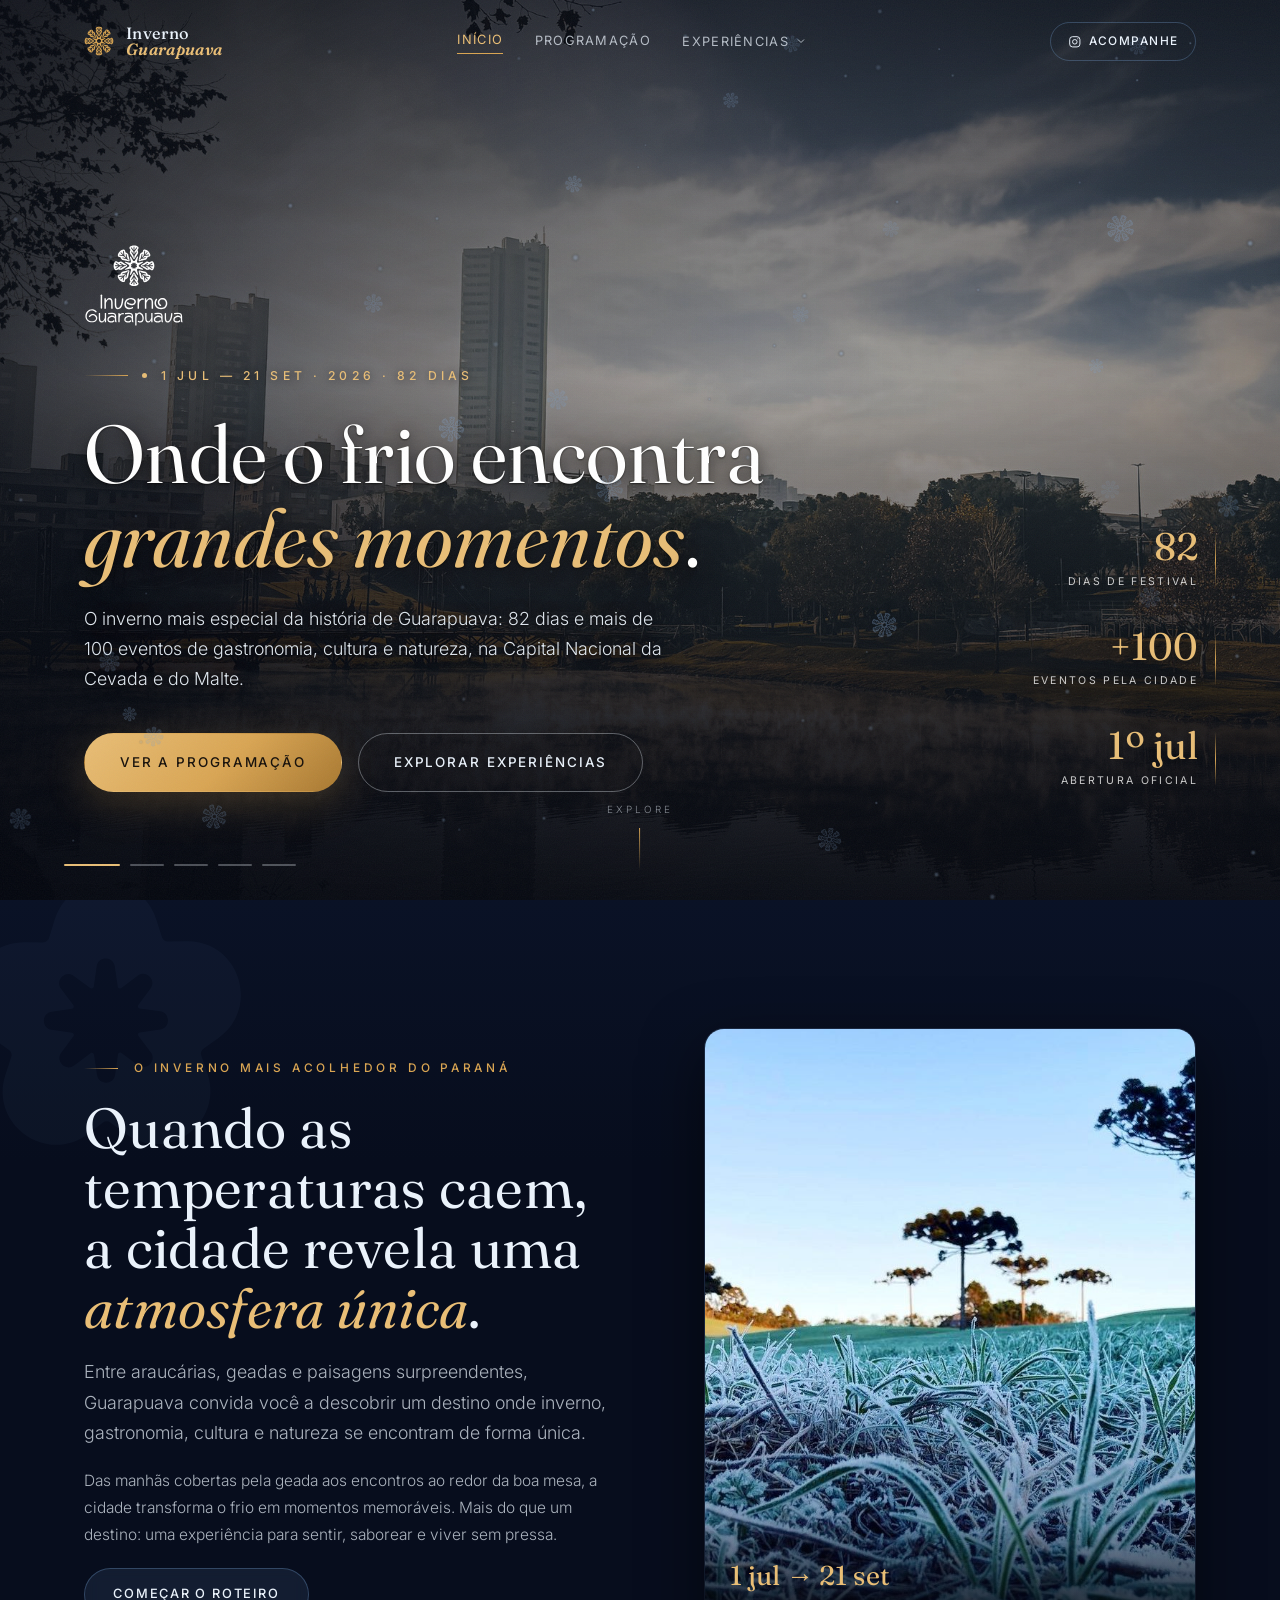
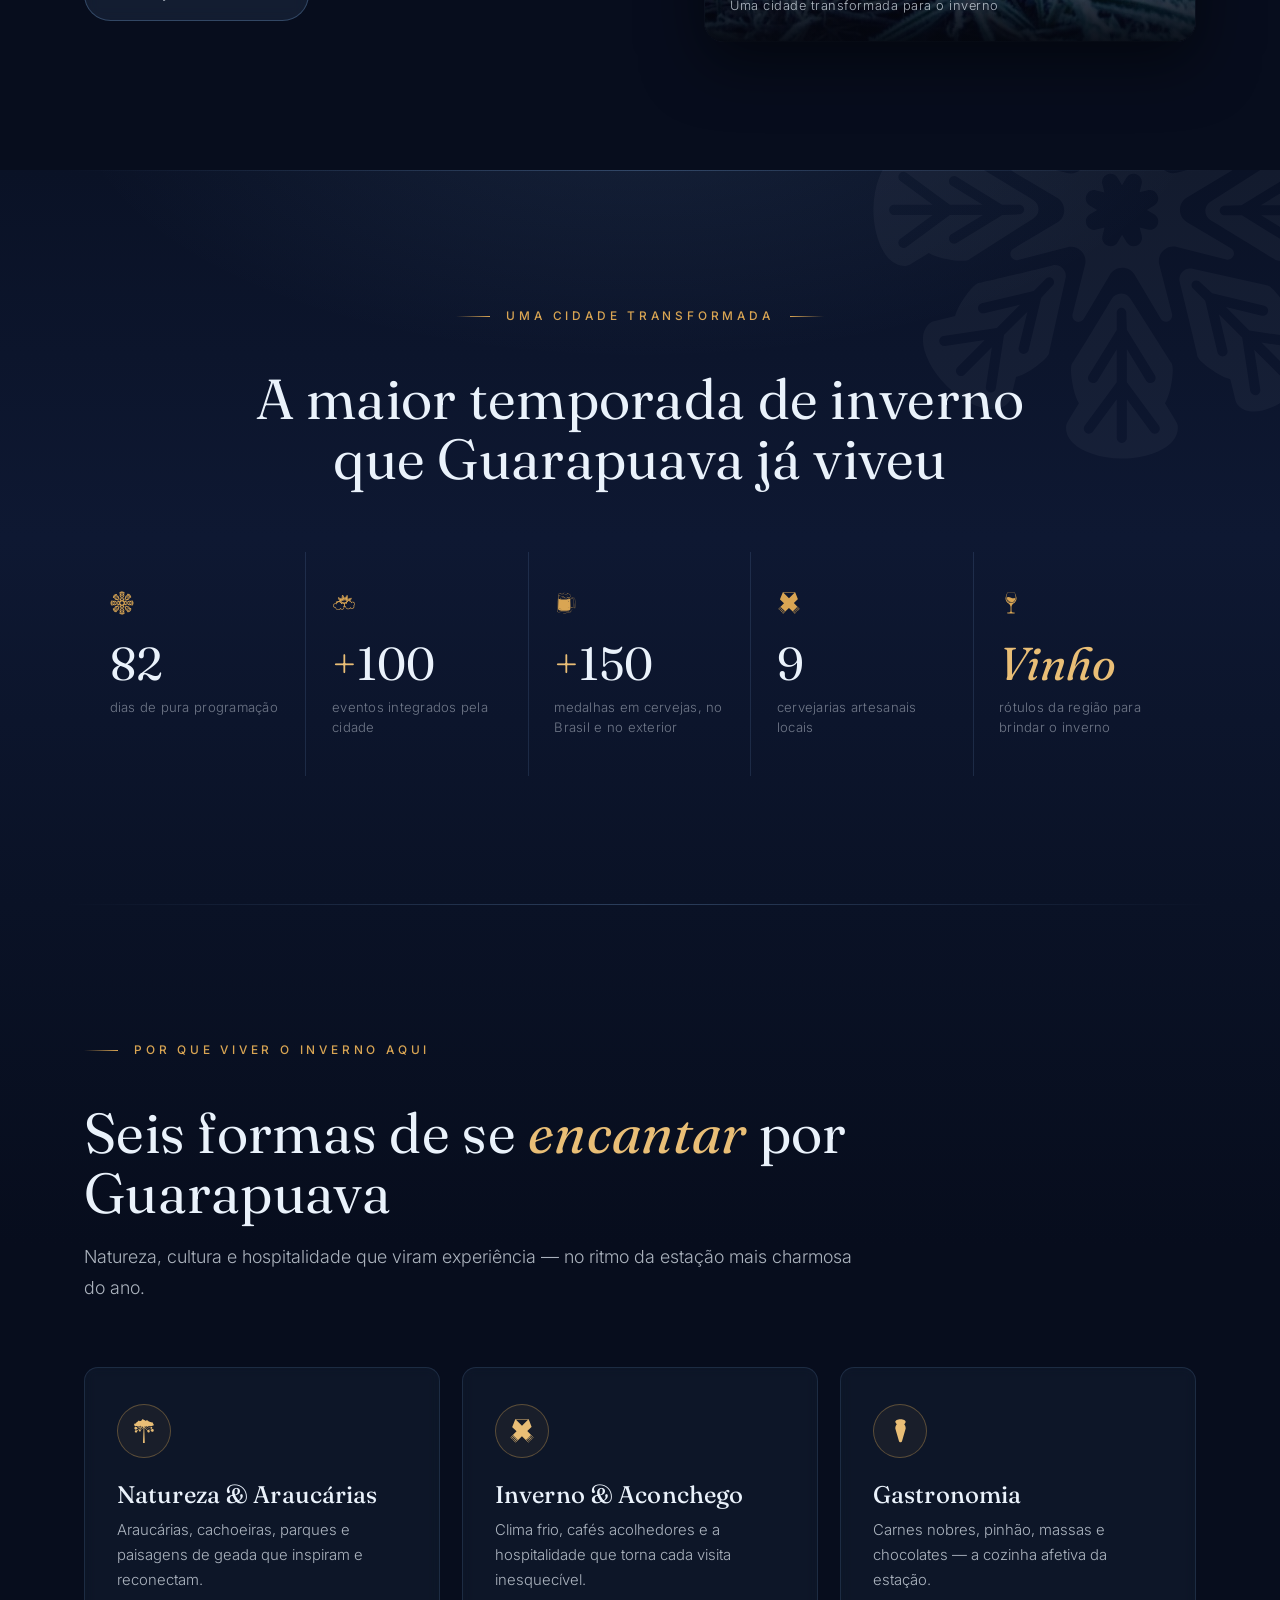
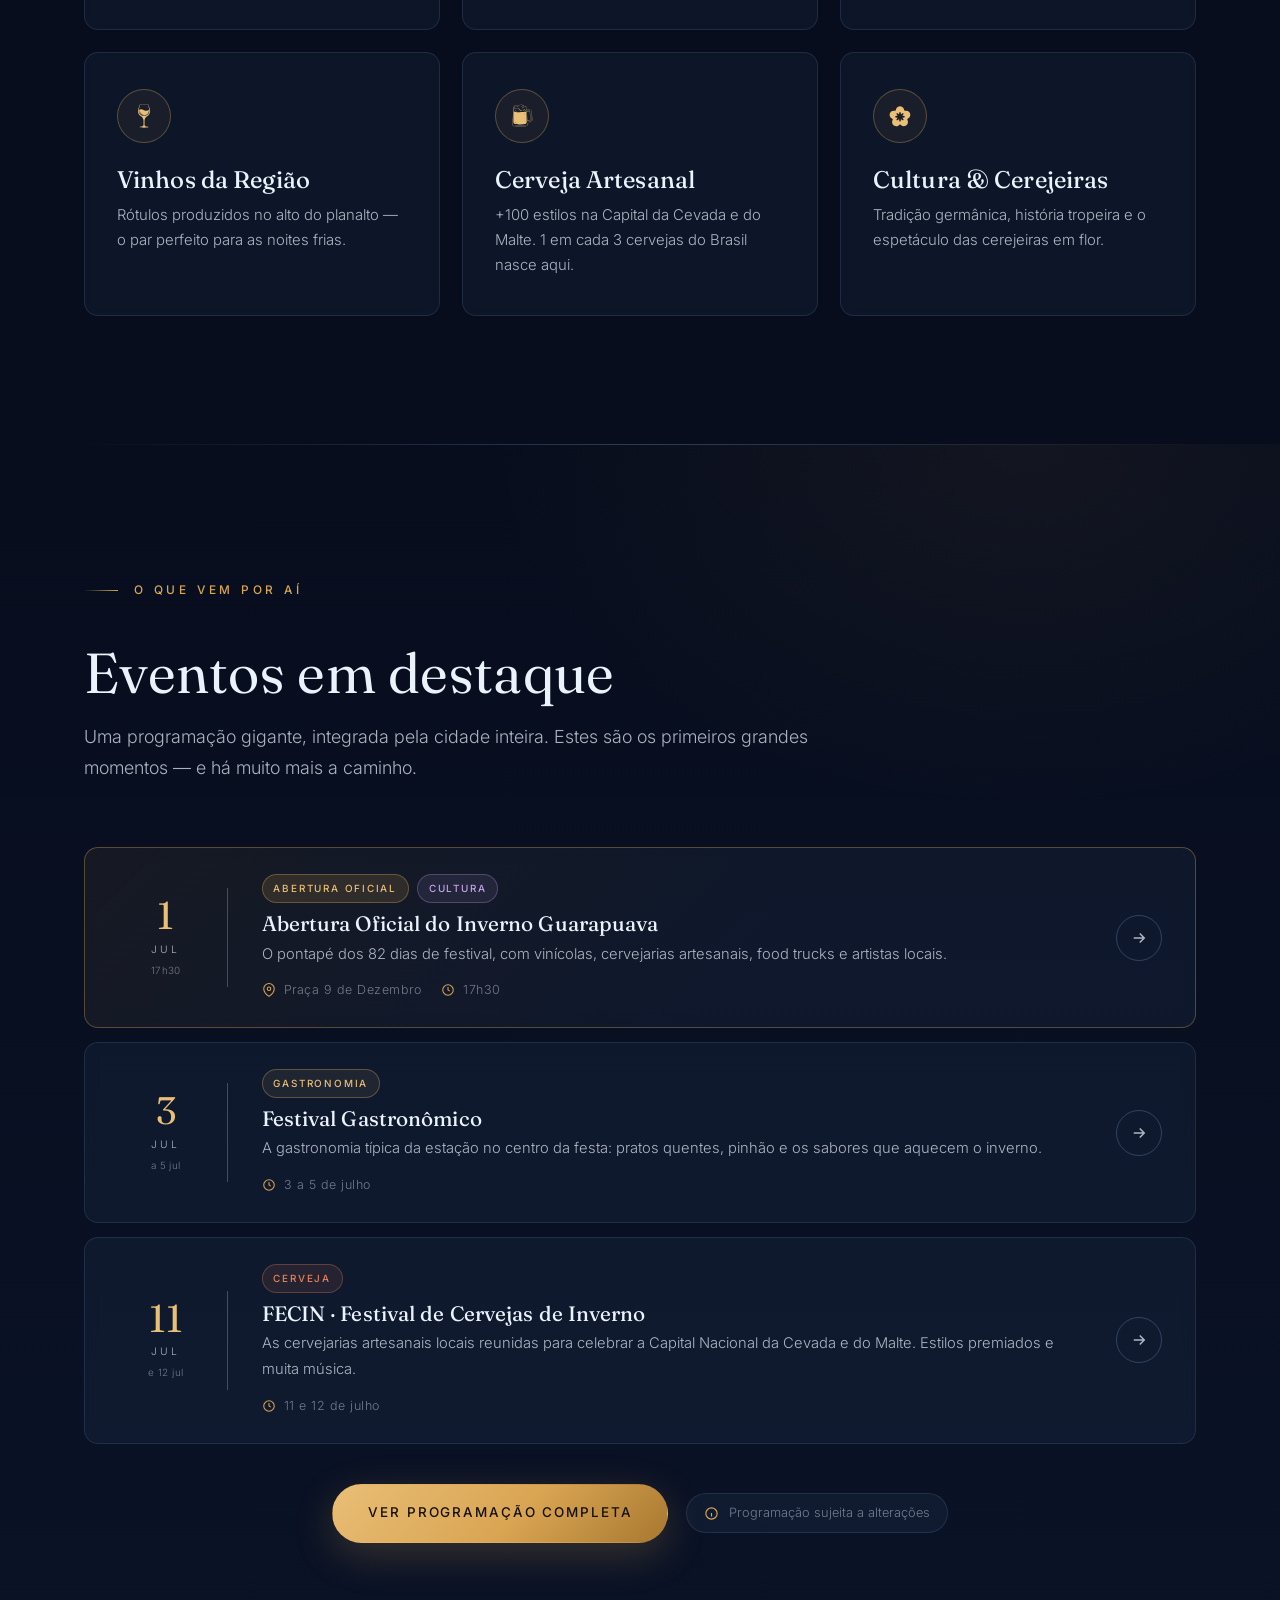
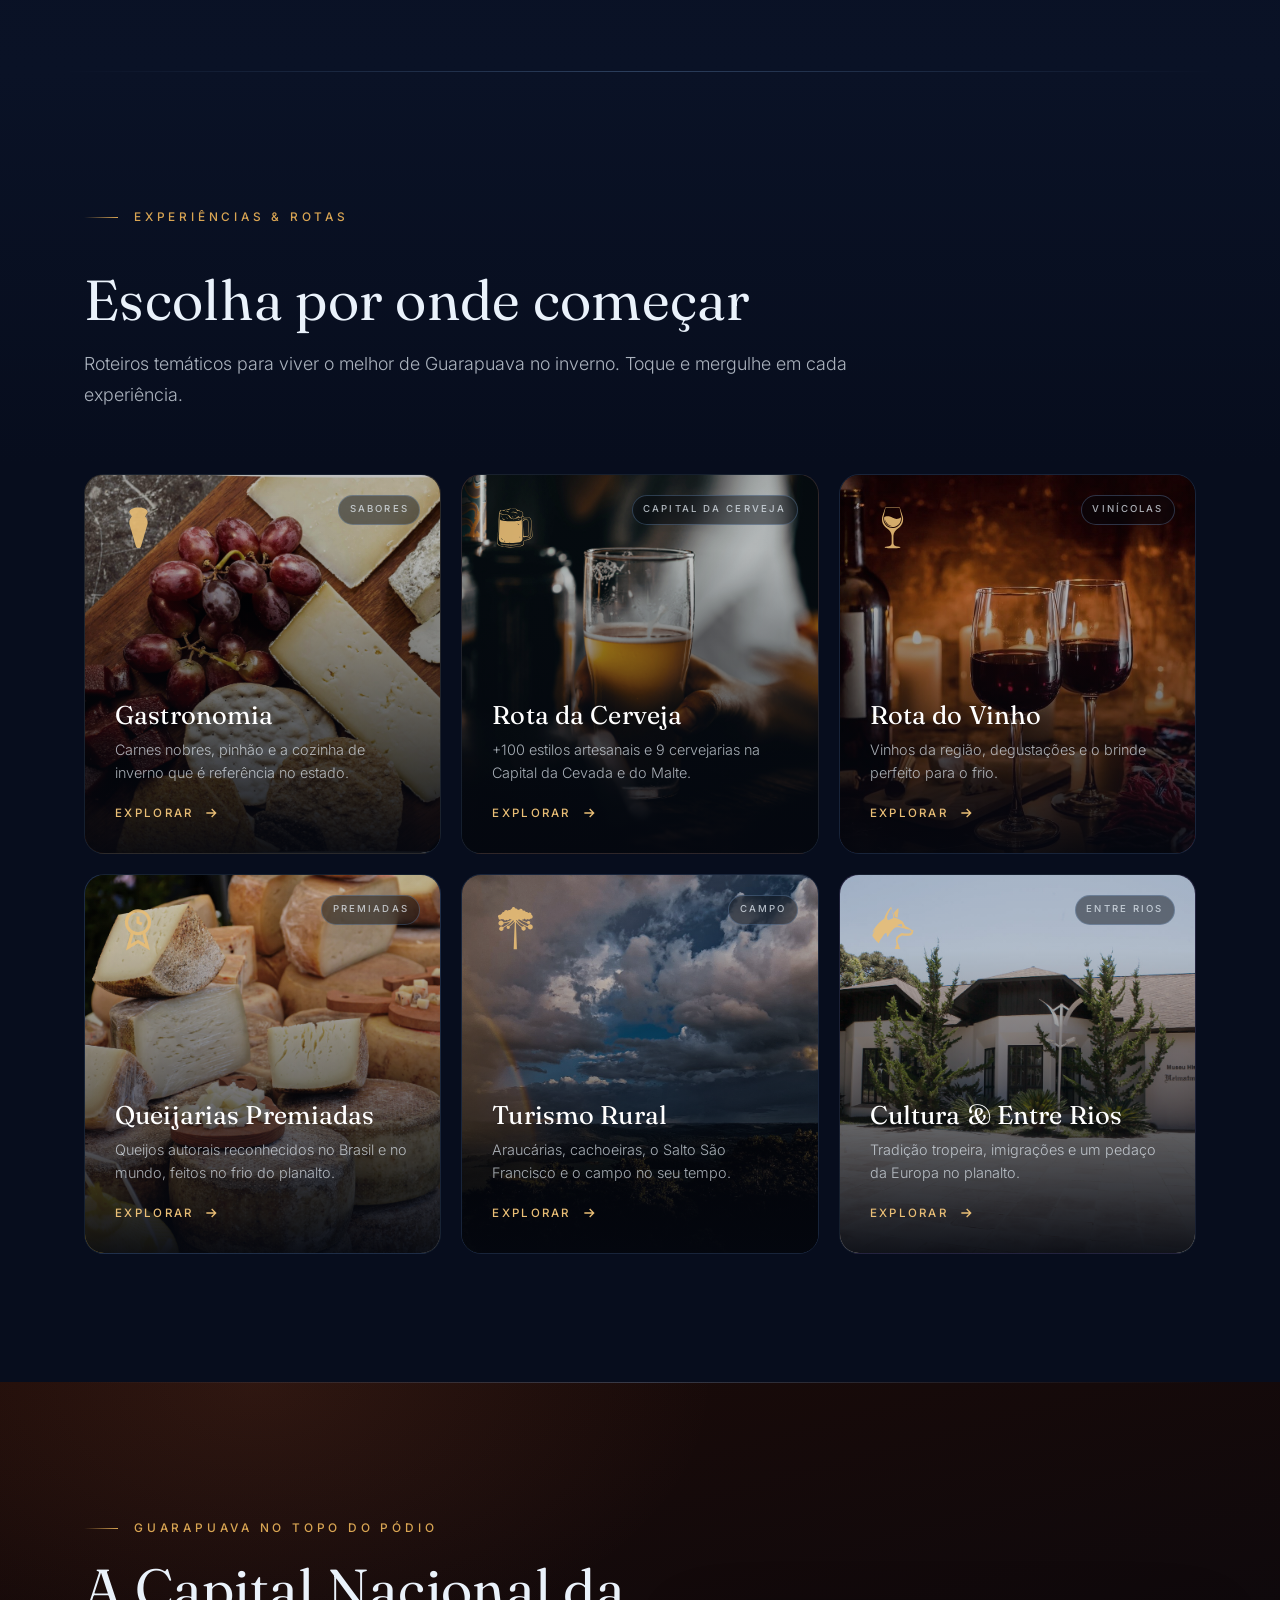
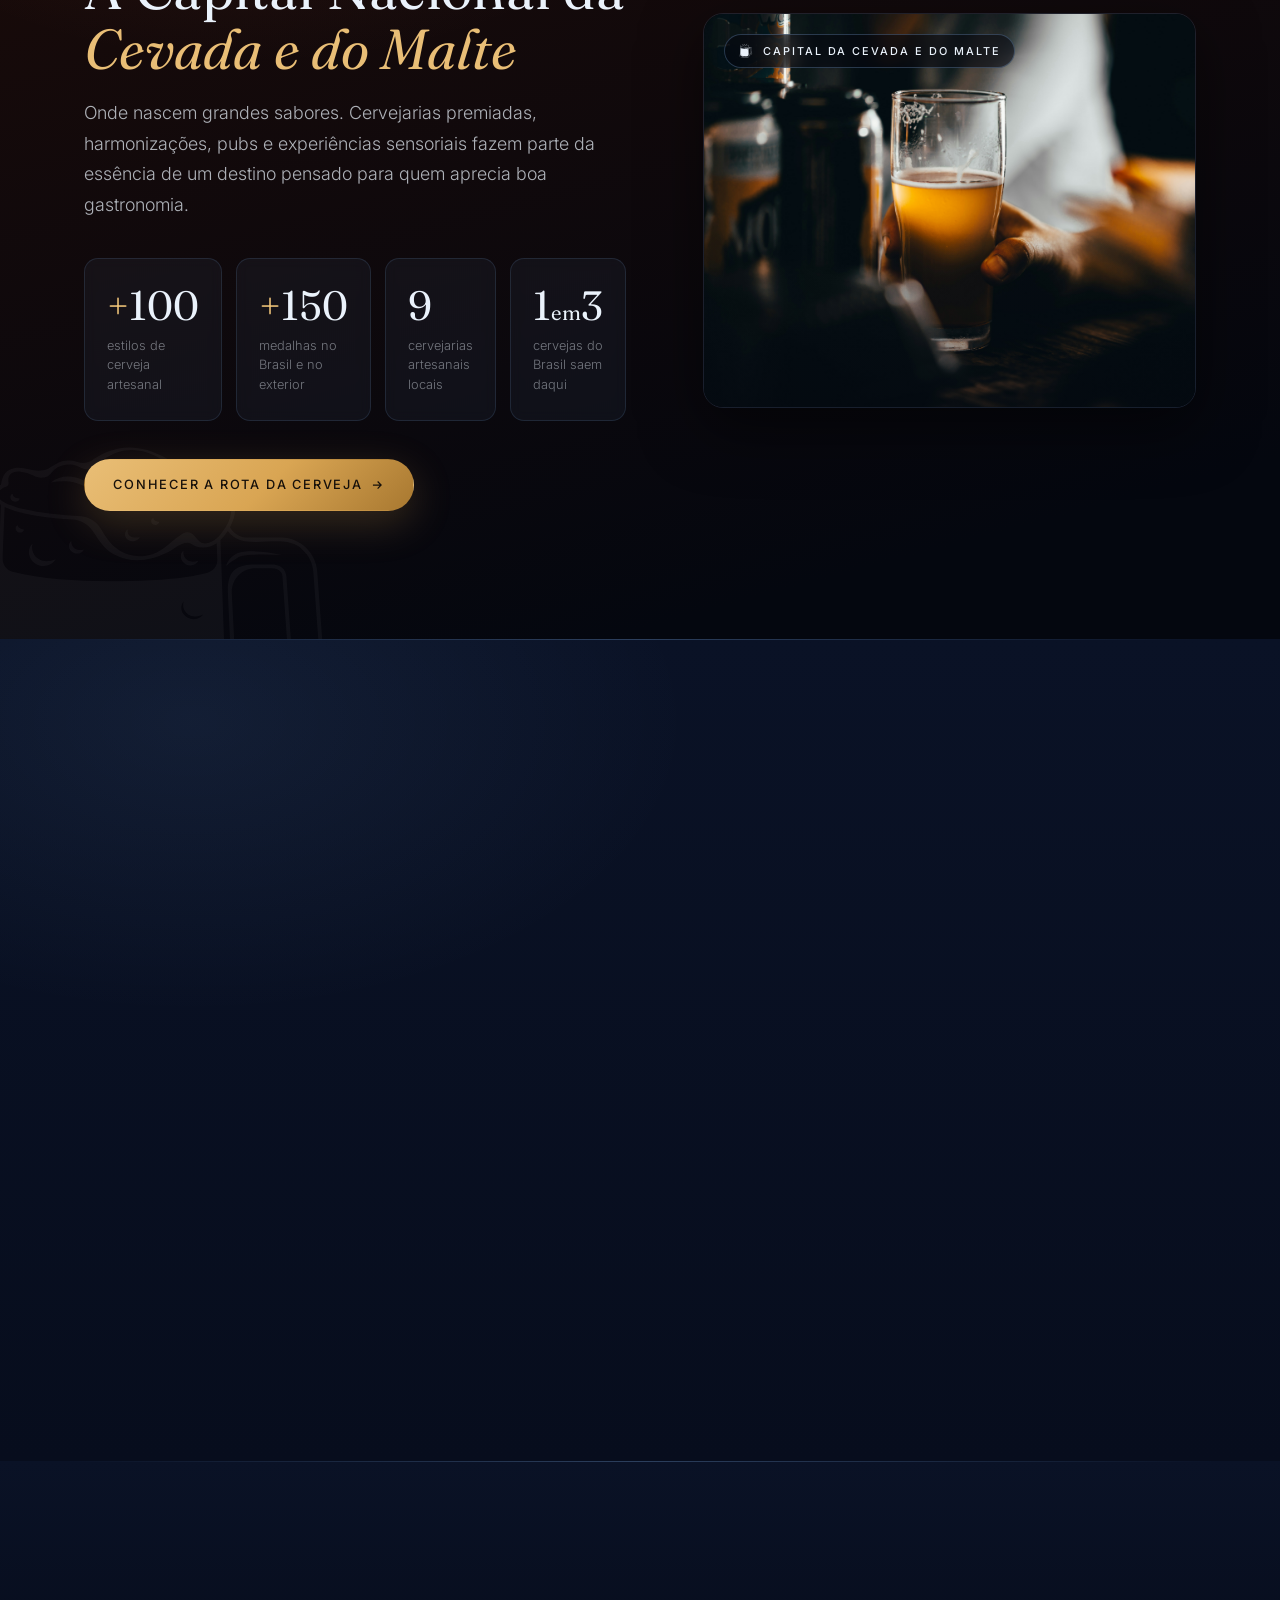
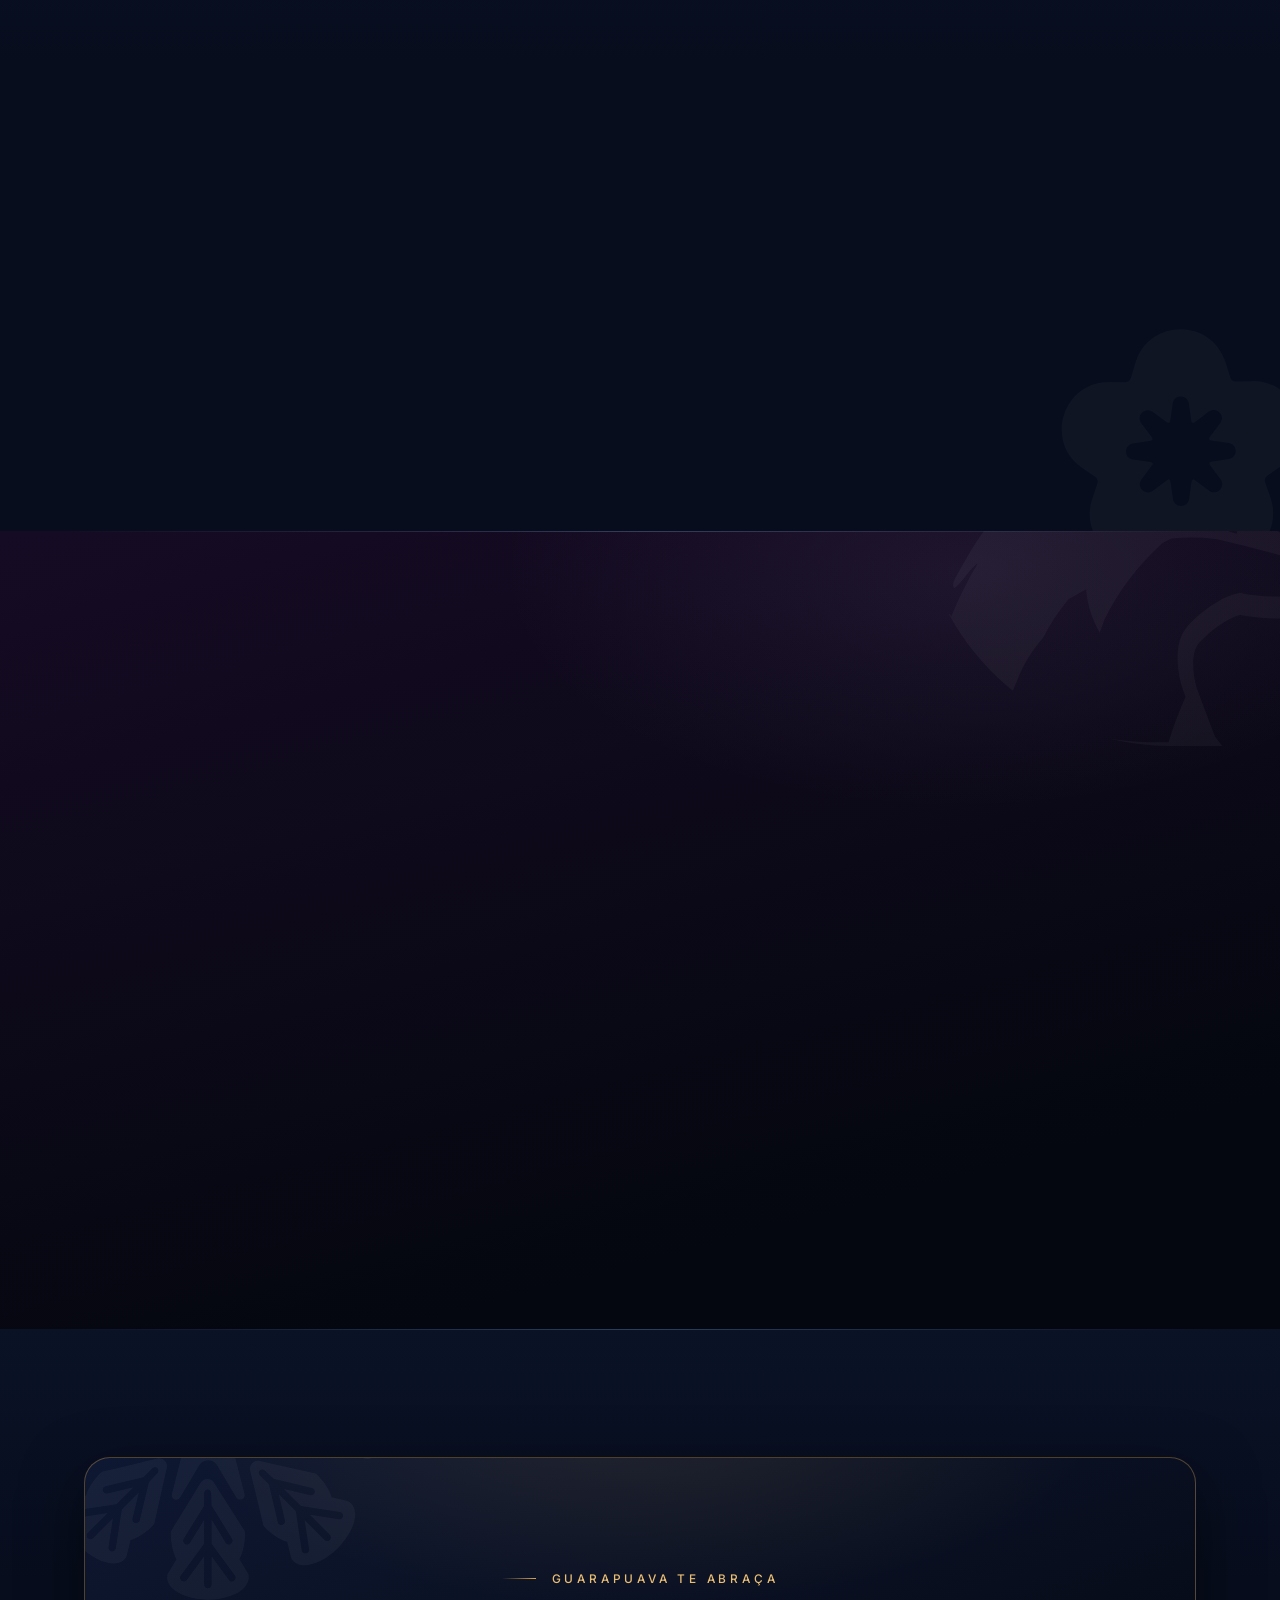
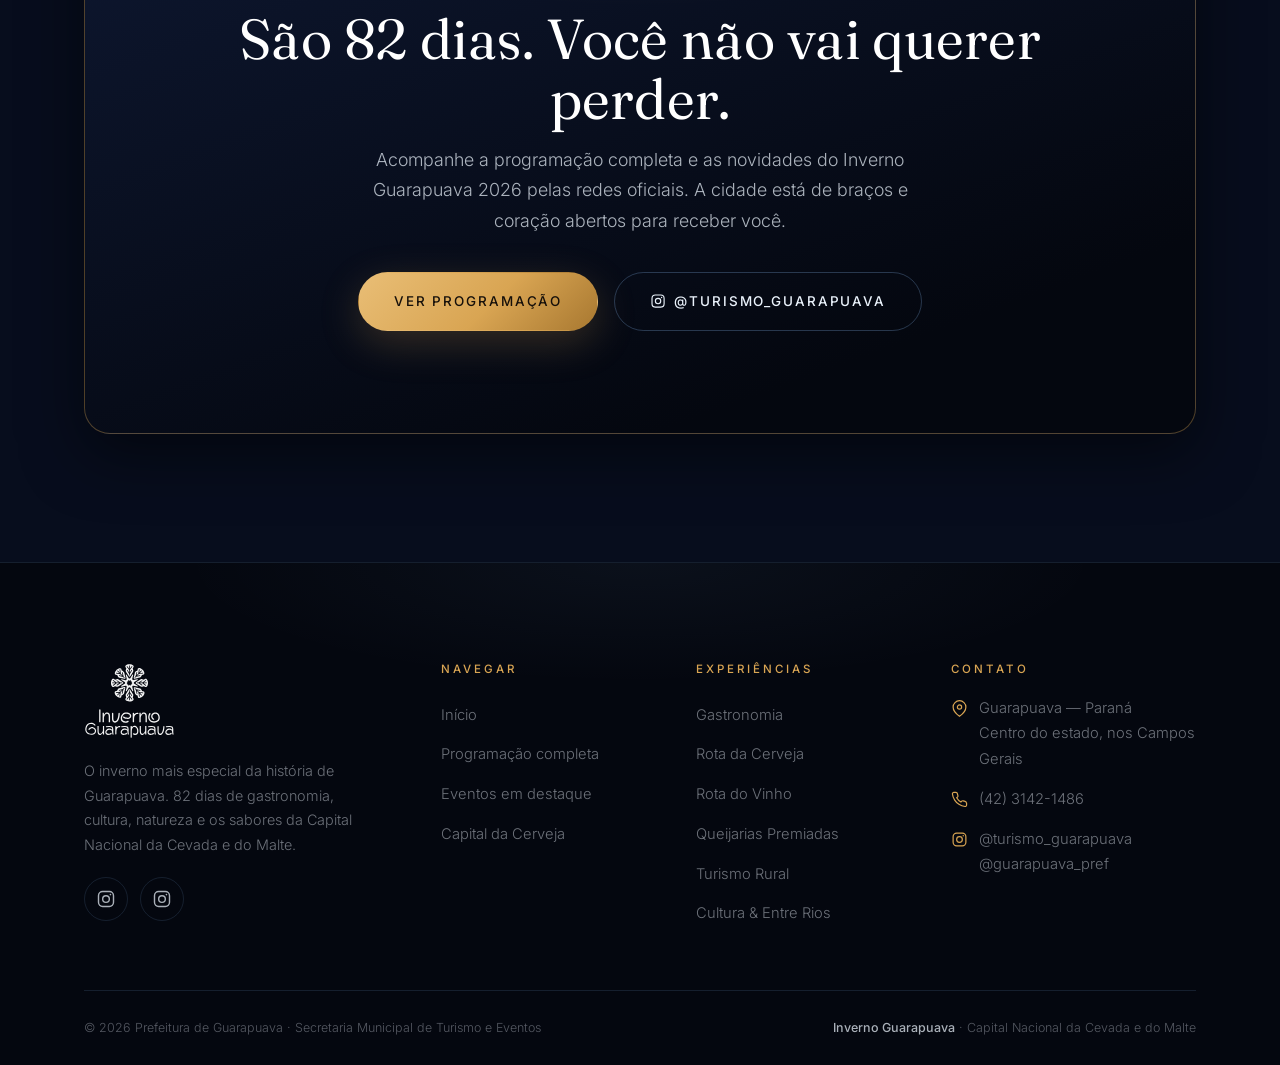
==== commit 5cee1960: "Add files via upload" ====
--- a/index.html
+++ b/index.html
@@ -3,10 +3,10 @@
 <head>
 <meta charset="UTF-8">
 <meta name="viewport" content="width=device-width, initial-scale=1">
-<title>Inverno Guarapuava 2026 · Onde o frio encontra grandes sabores</title>
-<meta name="description" content="De 1º de julho a 21 de setembro de 2026, Guarapuava vive 70 dias e +100 eventos de inverno: gastronomia, cerveja artesanal, vinhos da região, cerejeiras, cultura germânica e a Capital Nacional da Cevada e do Malte.">
+<title>Inverno Guarapuava 2026 · Onde o frio encontra grandes momentos</title>
+<meta name="description" content="De 1º de julho a 21 de setembro de 2026, Guarapuava vive 82 dias e +100 eventos de inverno: gastronomia, cerveja artesanal, vinhos da região, cerejeiras, cultura germânica e a Capital Nacional da Cevada e do Malte.">
 <meta property="og:title" content="Inverno Guarapuava 2026">
-<meta property="og:description" content="70 dias · +100 eventos · 1 jul – 21 set 2026. Onde o frio encontra grandes sabores.">
+<meta property="og:description" content="82 dias · +100 eventos · 1 jul – 21 set 2026. Onde o frio encontra grandes momentos.">
 <meta property="og:type" content="website">
 <link rel="icon" type="image/png" href="assets/brand/favicon.png">
 <link rel="apple-touch-icon" href="assets/brand/apple-touch-icon.png">
@@ -21,18 +21,18 @@
 <!-- ===================== HERO ===================== -->
 <section class="hero on-photo">
   <div class="hero-slides">
-    <div class="hero-slide active"><img src="assets/img/hero-aerea-dourada.jpg" alt="Vista aérea do campo coberto de geada ao amanhecer dourado em Guarapuava"></div>
-    <div class="hero-slide"><img src="assets/img/hero-entardecer.jpg" alt="Entardecer refletido sobre as águas"></div>
-    <div class="hero-slide"><img src="assets/img/hero-campo-geada.jpg" alt="Campo com geada e araucárias sob o céu de inverno"></div>
-    <div class="hero-slide"><img src="assets/img/hero-parque.jpg" alt="Parque com araucárias iluminadas pelo sol de inverno"></div>
-    <div class="hero-slide"><img src="assets/img/hero-neve-lago.jpg" alt="Parque do Lago coberto de neve em Guarapuava"></div>
+    <div class="hero-slide active"><img src="assets/img/hero-9766.jpg" alt="Skyline de Guarapuava ao amanhecer dourado com névoa subindo do lago"></div>
+    <div class="hero-slide"><img src="assets/img/hero-ponte.jpg" alt="Ponte pênsil sobre o lago coberto de névoa ao amanhecer"></div>
+    <div class="hero-slide"><img src="assets/img/hero-letreiro.jpg" alt="Letreiro de Guarapuava no Parque do Lago em meio à neblina"></div>
+    <div class="hero-slide"><img src="assets/img/hero-aerea-dourada.jpg" alt="Vista aérea do campo coberto de geada ao amanhecer dourado em Guarapuava"></div>
+    <div class="hero-slide"><img src="assets/img/hero-banco.jpg" alt="Banco à beira do lago com chafarizes e névoa de inverno"></div>
   </div>
   <div class="container">
     <div class="hero-content reveal in">
       <img class="lockup" src="assets/brand/lockup-white.svg" alt="Inverno Guarapuava">
-      <span class="hero-dates"><span class="dot"></span> 1 jul — 21 set · 2026 · 70 dias</span>
-      <h1>Onde o frio encontra<br><em>grandes sabores</em>.</h1>
-      <p class="lead">O inverno mais especial da história de Guarapuava: 70 dias e mais de 100 eventos de gastronomia, cultura e natureza, na Capital Nacional da Cevada e do Malte.</p>
+      <span class="hero-dates"><span class="dot"></span> 1 jul — 21 set · 2026 · 82 dias</span>
+      <h1>Onde o frio encontra<br><em>grandes momentos</em>.</h1>
+      <p class="lead">O inverno mais especial da história de Guarapuava: 82 dias e mais de 100 eventos de gastronomia, cultura e natureza, na Capital Nacional da Cevada e do Malte.</p>
       <div class="hero-actions">
         <a class="btn btn-primary btn-lg" href="cronograma.html">Ver a programação</a>
         <a class="btn btn-outline btn-lg" href="#experiencias">Explorar experiências</a>
@@ -40,7 +40,7 @@
     </div>
   </div>
   <div class="hero-stats">
-    <div class="s"><b>70</b><span>dias de festival</span></div>
+    <div class="s"><b>82</b><span>dias de festival</span></div>
     <div class="s"><b>+100</b><span>eventos pela cidade</span></div>
     <div class="s"><b>1º jul</b><span>abertura oficial</span></div>
   </div>
@@ -79,7 +79,7 @@
       <h2 class="section-title mt-s">A maior temporada de inverno que Guarapuava já viveu</h2>
     </div>
     <div class="stat-strip reveal d1">
-      <div class="s"><span class="ic-mask" style="--m:url('../brand/snowflake-white.svg')"></span><div class="n">70</div><div class="t">dias de pura programação</div></div>
+      <div class="s"><span class="ic-mask" style="--m:url('../brand/snowflake-white.svg')"></span><div class="n">82</div><div class="t">dias de pura programação</div></div>
       <div class="s"><span class="ic-mask" style="--m:url('../brand/icons/sol.svg')"></span><div class="n"><span class="pre">+</span><span data-count="100">100</span></div><div class="t">eventos integrados pela cidade</div></div>
       <div class="s"><span class="ic-mask" style="--m:url('../brand/icons/beer.svg')"></span><div class="n"><span class="pre">+</span><span data-count="150">150</span></div><div class="t">medalhas em cervejas, no Brasil e no exterior</div></div>
       <div class="s"><span class="ic-mask" style="--m:url('../brand/icons/cachecol.svg')"></span><div class="n" data-count="9">9</div><div class="t">cervejarias artesanais locais</div></div>
@@ -139,7 +139,7 @@
         <div>
           <div class="tags"><span class="tag feat-pill">Abertura Oficial</span><span class="tag t-cultura">Cultura</span></div>
           <h3>Abertura Oficial do Inverno Guarapuava</h3>
-          <p>O pontapé dos 70 dias de festival, com vinícolas, cervejarias artesanais, food trucks e artistas locais.</p>
+          <p>O pontapé dos 82 dias de festival, com vinícolas, cervejarias artesanais, food trucks e artistas locais.</p>
           <div class="meta"><span><svg viewBox="0 0 24 24" fill="none" stroke="currentColor" stroke-width="1.8"><path d="M21 10c0 7-9 13-9 13s-9-6-9-13a9 9 0 0 1 18 0z"/><circle cx="12" cy="10" r="3"/></svg> Praça 9 de Dezembro</span><span><svg viewBox="0 0 24 24" fill="none" stroke="currentColor" stroke-width="1.8"><circle cx="12" cy="12" r="9"/><path d="M12 7v5l3 2"/></svg> 17h30</span></div>
         </div>
         <div class="go" aria-hidden="true"><svg viewBox="0 0 24 24" fill="none" stroke="currentColor" stroke-width="2"><path d="M5 12h14M13 6l6 6-6 6"/></svg></div>
@@ -148,7 +148,7 @@
         <div class="date"><span class="d">3</span><span class="m">Jul</span><span class="rg">a 5 jul</span></div>
         <div>
           <div class="tags"><span class="tag t-gastro">Gastronomia</span></div>
-          <h3>Sabores de Inverno</h3>
+          <h3>Festival Gastronômico</h3>
           <p>A gastronomia típica da estação no centro da festa: pratos quentes, pinhão e os sabores que aquecem o inverno.</p>
           <div class="meta"><span><svg viewBox="0 0 24 24" fill="none" stroke="currentColor" stroke-width="1.8"><circle cx="12" cy="12" r="9"/><path d="M12 7v5l3 2"/></svg> 3 a 5 de julho</span></div>
         </div>
@@ -158,7 +158,7 @@
         <div class="date"><span class="d">11</span><span class="m">Jul</span><span class="rg">e 12 jul</span></div>
         <div>
           <div class="tags"><span class="tag t-cerveja">Cerveja</span></div>
-          <h3>Festival da Cerveja de Inverno</h3>
+          <h3>FECIN · Festival de Cervejas de Inverno</h3>
           <p>As cervejarias artesanais locais reunidas para celebrar a Capital Nacional da Cevada e do Malte. Estilos premiados e muita música.</p>
           <div class="meta"><span><svg viewBox="0 0 24 24" fill="none" stroke="currentColor" stroke-width="1.8"><circle cx="12" cy="12" r="9"/><path d="M12 7v5l3 2"/></svg> 11 e 12 de julho</span></div>
         </div>
@@ -203,7 +203,7 @@
         <span class="r-link">Explorar <svg viewBox="0 0 24 24" fill="none" stroke="currentColor" stroke-width="2"><path d="M5 12h14M13 6l6 6-6 6"/></svg></span>
       </a>
       <a class="route g-queijo reveal" href="queijarias.html">
-        <div class="bg"><img src="assets/img/queijarias.jpg" alt="Tábua de queijos artesanais premiados" loading="lazy"></div>
+        <div class="bg"><img src="assets/img/queijo.jpg" alt="Queijos artesanais premiados empilhados em feira" loading="lazy"></div>
         <span class="r-badge">Premiadas</span>
         <div class="r-ic"><svg viewBox="0 0 24 24" fill="none" stroke="currentColor" stroke-width="1.6"><circle cx="12" cy="9" r="6"/><path d="M9 14.5 7 22l5-3 5 3-2-7.5"/><path d="M12 6v3l2 1"/></svg></div>
         <h3>Queijarias Premiadas</h3><p>Queijos autorais reconhecidos no Brasil e no mundo, feitos no frio do planalto.</p>
@@ -217,7 +217,7 @@
         <span class="r-link">Explorar <svg viewBox="0 0 24 24" fill="none" stroke="currentColor" stroke-width="2"><path d="M5 12h14M13 6l6 6-6 6"/></svg></span>
       </a>
       <a class="route g-cultura reveal d2" href="cultura.html">
-        <div class="bg"><img src="assets/img/cultura.jpg" alt="Arquitetura típica germânica em Entre Rios" loading="lazy"></div>
+        <div class="bg"><img src="assets/img/museu.jpg" alt="Museu Histórico de Entre Rios, arquitetura germânica" loading="lazy"></div>
         <span class="r-badge">Entre Rios</span>
         <div class="r-ic"><span class="ic-mask" style="--m:url('../brand/icons/lobo.svg')"></span></div>
         <h3>Cultura &amp; Entre Rios</h3><p>Tradição tropeira, imigrações e um pedaço da Europa no planalto.</p>
@@ -315,7 +315,7 @@
     <div class="cta reveal">
       <span class="motif ic" style="top:-40%;left:-6%;width:380px;height:380px;color:#fff;--m:url('../brand/snowflake-white.svg')"></span>
       <span class="kicker" style="justify-content:center;color:var(--gold-bright)">Guarapuava te abraça</span>
-      <h2 class="section-title mt-s">São 70 dias. Você não vai querer perder.</h2>
+      <h2 class="section-title mt-s">São 82 dias. Você não vai querer perder.</h2>
       <p class="lead">Acompanhe a programação completa e as novidades do Inverno Guarapuava 2026 pelas redes oficiais. A cidade está de braços e coração abertos para receber você.</p>
       <div class="hero-actions">
         <a class="btn btn-primary btn-lg" href="cronograma.html">Ver programação</a>
--- a/assets/css/style.css
+++ b/assets/css/style.css
@@ -230,7 +230,7 @@
 @keyframes kenburns{from{transform:scale(1.06)}to{transform:scale(1.14)}}
 /* gradientes cinematográficos: vinheta + peso na base */
 .hero::before{content:"";position:absolute;inset:0;z-index:-2;
-  background:linear-gradient(180deg,rgba(4,7,15,.62) 0%,rgba(4,7,15,.12) 26%,rgba(4,7,15,.05) 48%,rgba(4,7,15,.62) 74%,rgba(4,7,15,.96) 100%)}
+  background:linear-gradient(90deg,rgba(4,7,15,.74) 0%,rgba(4,7,15,.36) 30%,rgba(4,7,15,.05) 60%,transparent 76%),linear-gradient(180deg,rgba(4,7,15,.55) 0%,rgba(4,7,15,.10) 24%,rgba(4,7,15,.06) 42%,rgba(4,7,15,.52) 60%,rgba(4,7,15,.87) 82%,rgba(4,7,15,.97) 100%)}
 .hero::after{content:"";position:absolute;inset:0;z-index:-1;
   background:radial-gradient(ellipse 130% 90% at 50% 110%,transparent 50%,rgba(4,7,15,.42) 100%)}
 .hero .container{position:relative;z-index:2;padding-bottom:clamp(90px,12vh,150px)}
@@ -238,15 +238,15 @@
 .hero-content .lockup{height:clamp(60px,6.5vw,84px);width:auto;margin-bottom:30px;
   filter:drop-shadow(0 6px 24px rgba(0,0,0,.5))}
 .hero-dates{display:inline-flex;align-items:center;gap:14px;color:var(--gold-bright);
-  font-size:.76rem;font-weight:500;letter-spacing:.34em;text-transform:uppercase;margin-bottom:26px}
+  font-size:.76rem;font-weight:500;letter-spacing:.34em;text-transform:uppercase;margin-bottom:26px;text-shadow:0 1px 10px rgba(0,0,0,.75)}
 .hero-dates::before{content:"";width:44px;height:1px;background:linear-gradient(90deg,transparent,var(--gold))}
 .hero-dates .dot{width:5px;height:5px;border-radius:50%;background:var(--gold-bright);
   box-shadow:0 0 0 0 rgba(233,190,118,.7);animation:pulse 2.6s infinite}
 @keyframes pulse{0%{box-shadow:0 0 0 0 rgba(233,190,118,.55)}70%{box-shadow:0 0 0 12px rgba(233,190,118,0)}100%{box-shadow:0 0 0 0 transparent}}
 .hero h1{font-size:clamp(2.7rem,6.4vw,5.6rem);margin-bottom:24px;color:#fff;
-  text-shadow:0 4px 40px rgba(0,0,0,.45);line-height:1.02;font-weight:380}
-.hero .lead{margin-bottom:38px;max-width:600px;color:rgba(234,242,251,.86);
-  text-shadow:0 2px 18px rgba(0,0,0,.5)}
+  text-shadow:0 1px 2px rgba(0,0,0,.6),0 3px 16px rgba(0,0,0,.6),0 8px 48px rgba(0,0,0,.45);line-height:1.02;font-weight:380}
+.hero .lead{margin-bottom:38px;max-width:600px;color:rgba(234,242,251,.95);
+  text-shadow:0 1px 2px rgba(0,0,0,.65),0 2px 16px rgba(0,0,0,.6)}
 .hero-actions{display:flex;flex-wrap:wrap;gap:16px;align-items:center}
 .hero-stats{position:absolute;right:var(--gutter);bottom:clamp(90px,12vh,150px);z-index:2;display:flex;gap:34px;
   text-align:right;flex-direction:column;align-items:flex-end}
@@ -373,6 +373,29 @@
   border-color:transparent;box-shadow:var(--sh-gold)}
 .hidden-event{display:none}
 .events.expanded .hidden-event{display:grid;animation:fadeUp .6s var(--ease) both}
+/* categorias extra */
+.tag.t-musica{background:rgba(143,195,255,.09);color:var(--frost);border-color:rgba(143,195,255,.3)}
+.tag.t-esporte{background:rgba(127,203,164,.1);color:var(--pine);border-color:rgba(127,203,164,.3)}
+.tag.t-festa{background:rgba(233,190,118,.12);color:var(--gold-bright);border-color:var(--line-gold)}
+.tag.t-feira{background:var(--glass-2);color:var(--ice-soft);border-color:var(--line-strong)}
+.tag.t-infantil{background:rgba(227,160,188,.1);color:var(--rose);border-color:rgba(227,160,188,.28)}
+.tag.t-pago{background:rgba(232,130,90,.1);color:var(--ember);border-color:rgba(232,130,90,.3)}
+.tag.t-gratis{background:rgba(127,203,164,.12);color:var(--pine);border-color:rgba(127,203,164,.3)}
+/* separador de mês */
+.crono-month{display:grid;gap:14px}
+.crono-month + .crono-month{margin-top:34px}
+.month-sep{display:flex;align-items:center;gap:18px;margin:8px 0 2px;font-family:var(--font-display);
+  font-weight:400;font-size:clamp(1.4rem,2.4vw,1.9rem);color:var(--ice);letter-spacing:.01em}
+.month-sep .n{font-size:.66rem;font-family:var(--font-body);letter-spacing:.24em;text-transform:uppercase;
+  color:var(--gold);font-weight:500}
+.month-sep::after{content:"";flex:1;height:1px;background:linear-gradient(90deg,var(--line-gold),transparent)}
+/* lista de festas julinas agrupadas */
+.fj-list{display:grid;gap:7px;margin-top:12px}
+.fj-list li{display:flex;justify-content:space-between;align-items:baseline;gap:14px;font-size:.9rem;
+  color:var(--ice-soft);border-bottom:1px dashed var(--line);padding-bottom:6px}
+.fj-list li b{font-weight:500;color:var(--ice)}
+.fj-list li .pl{color:var(--ice-dim);font-size:.78rem;text-align:right;white-space:nowrap}
+@media (max-width:560px){.fj-list li{flex-direction:column;gap:2px}.fj-list li .pl{text-align:left}}
 
 /* ---------- Routes ---------- */
 .routes{display:grid;grid-template-columns:repeat(3,1fr);gap:clamp(14px,1.8vw,20px)}
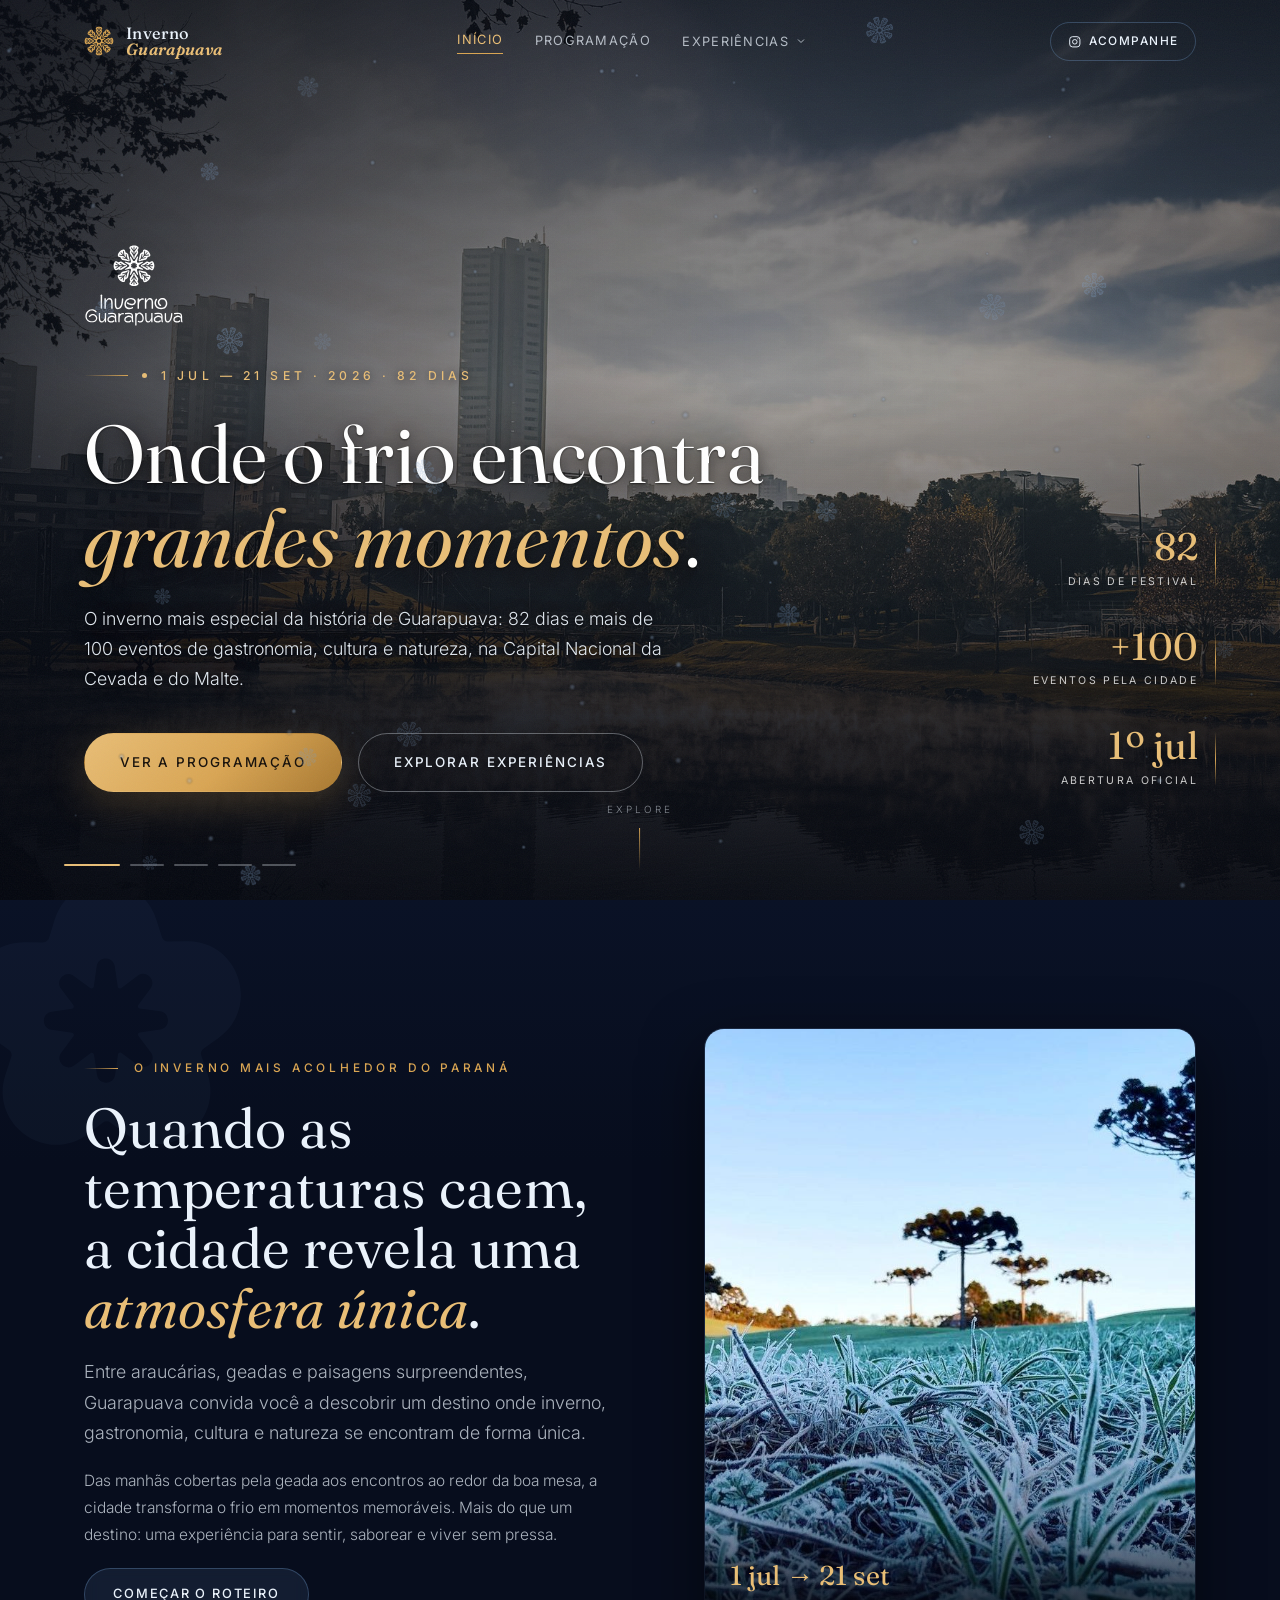
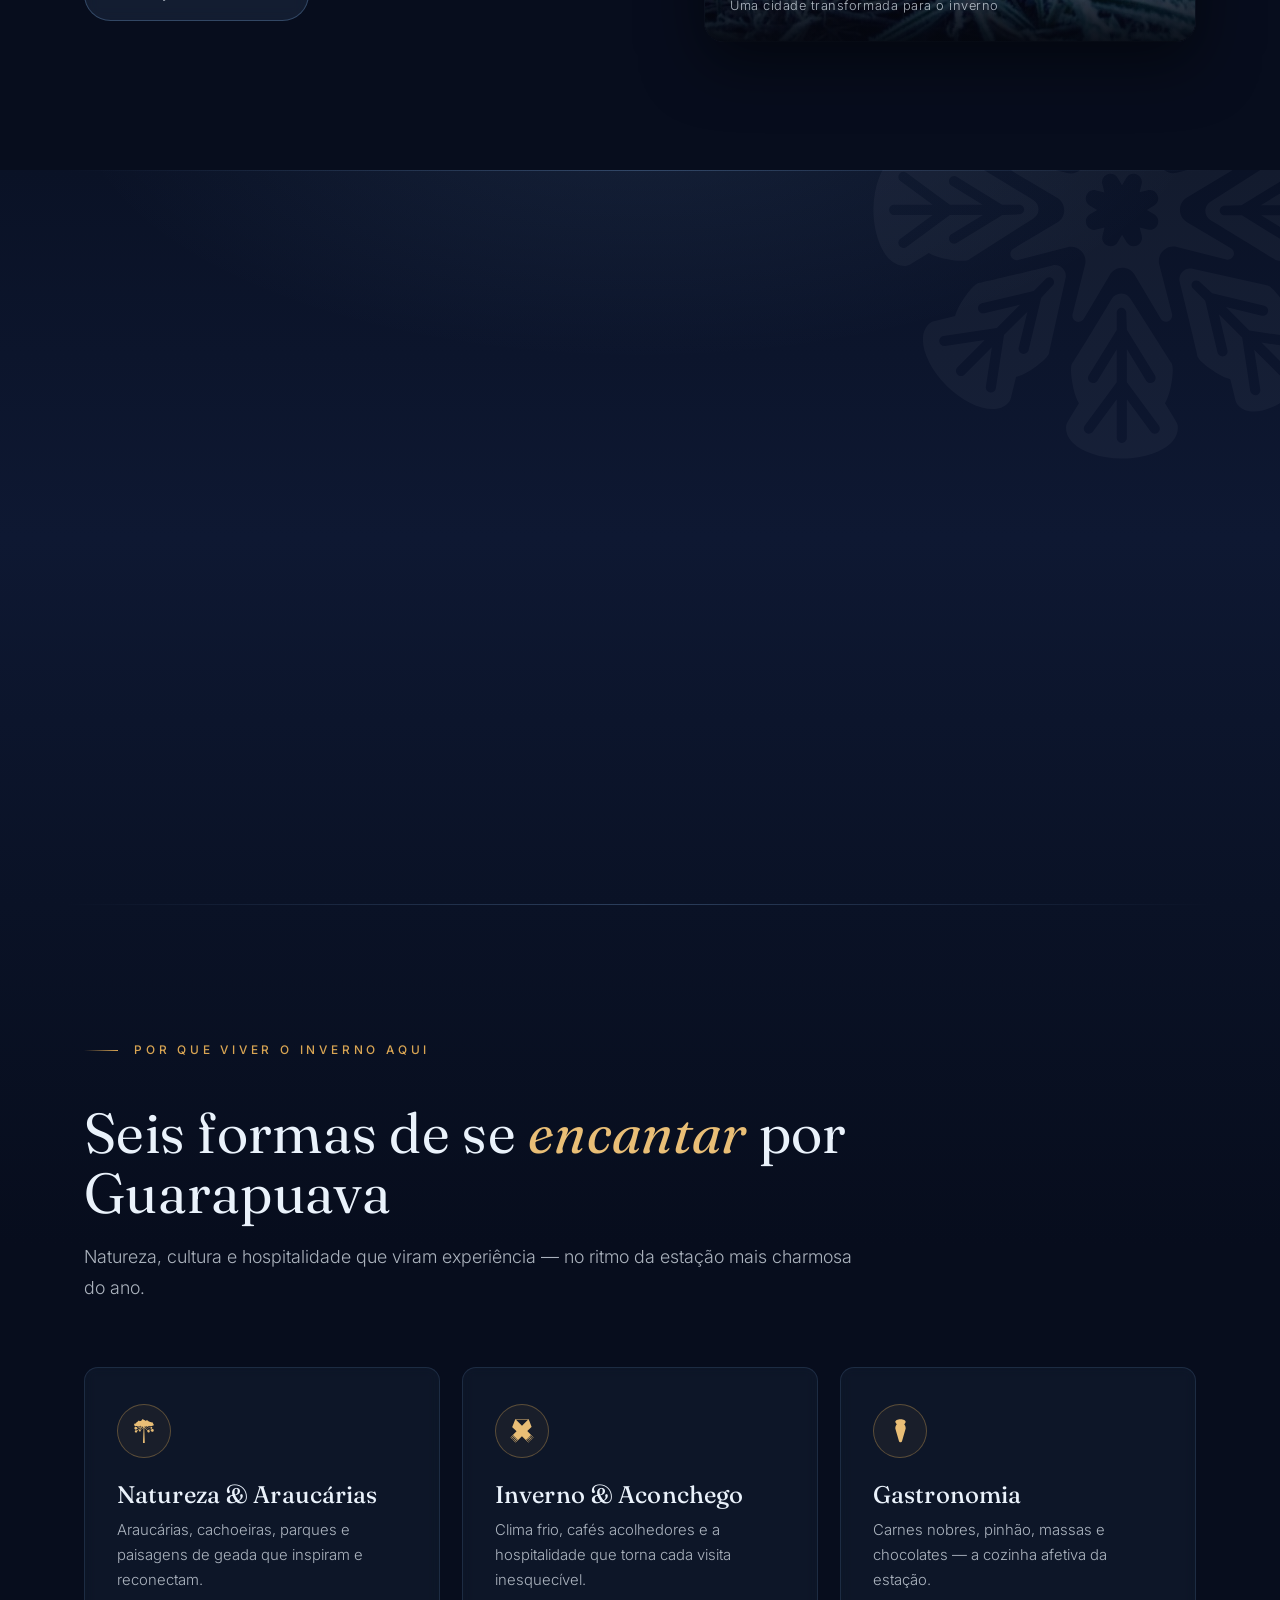
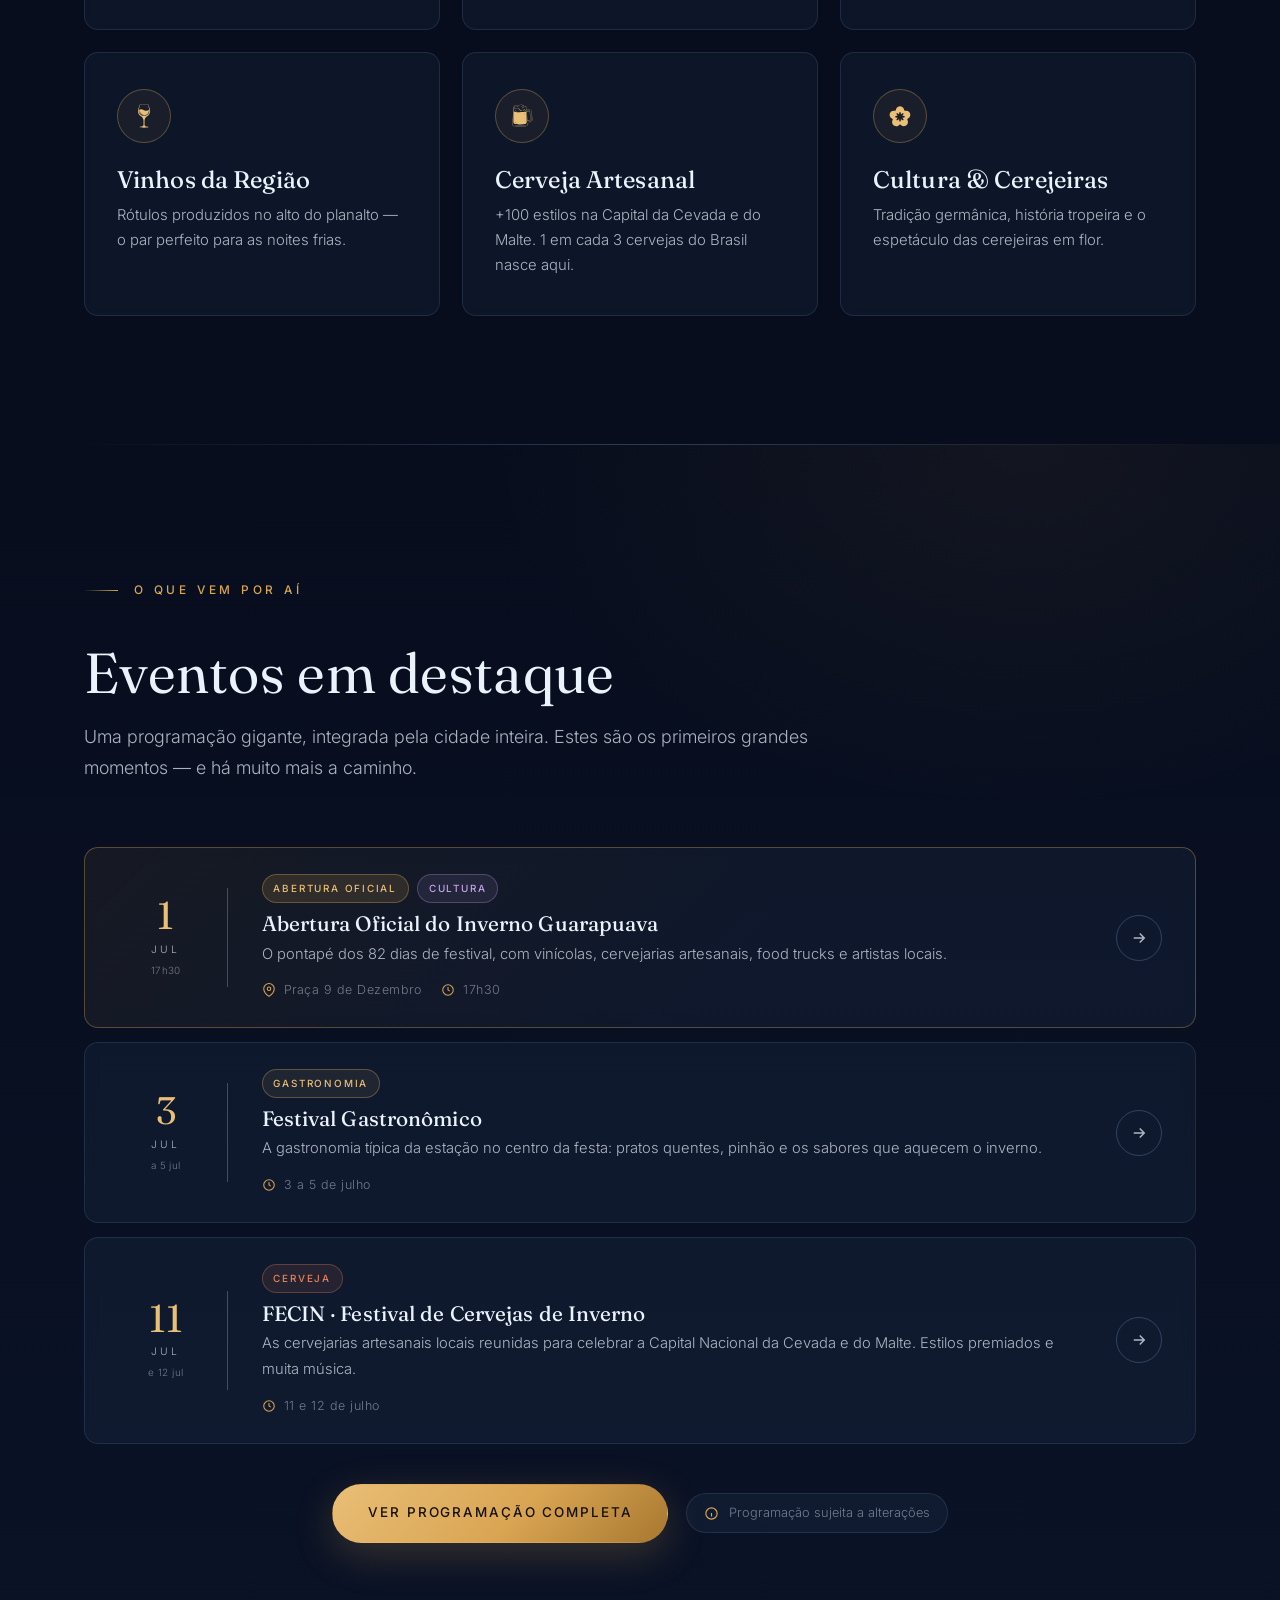
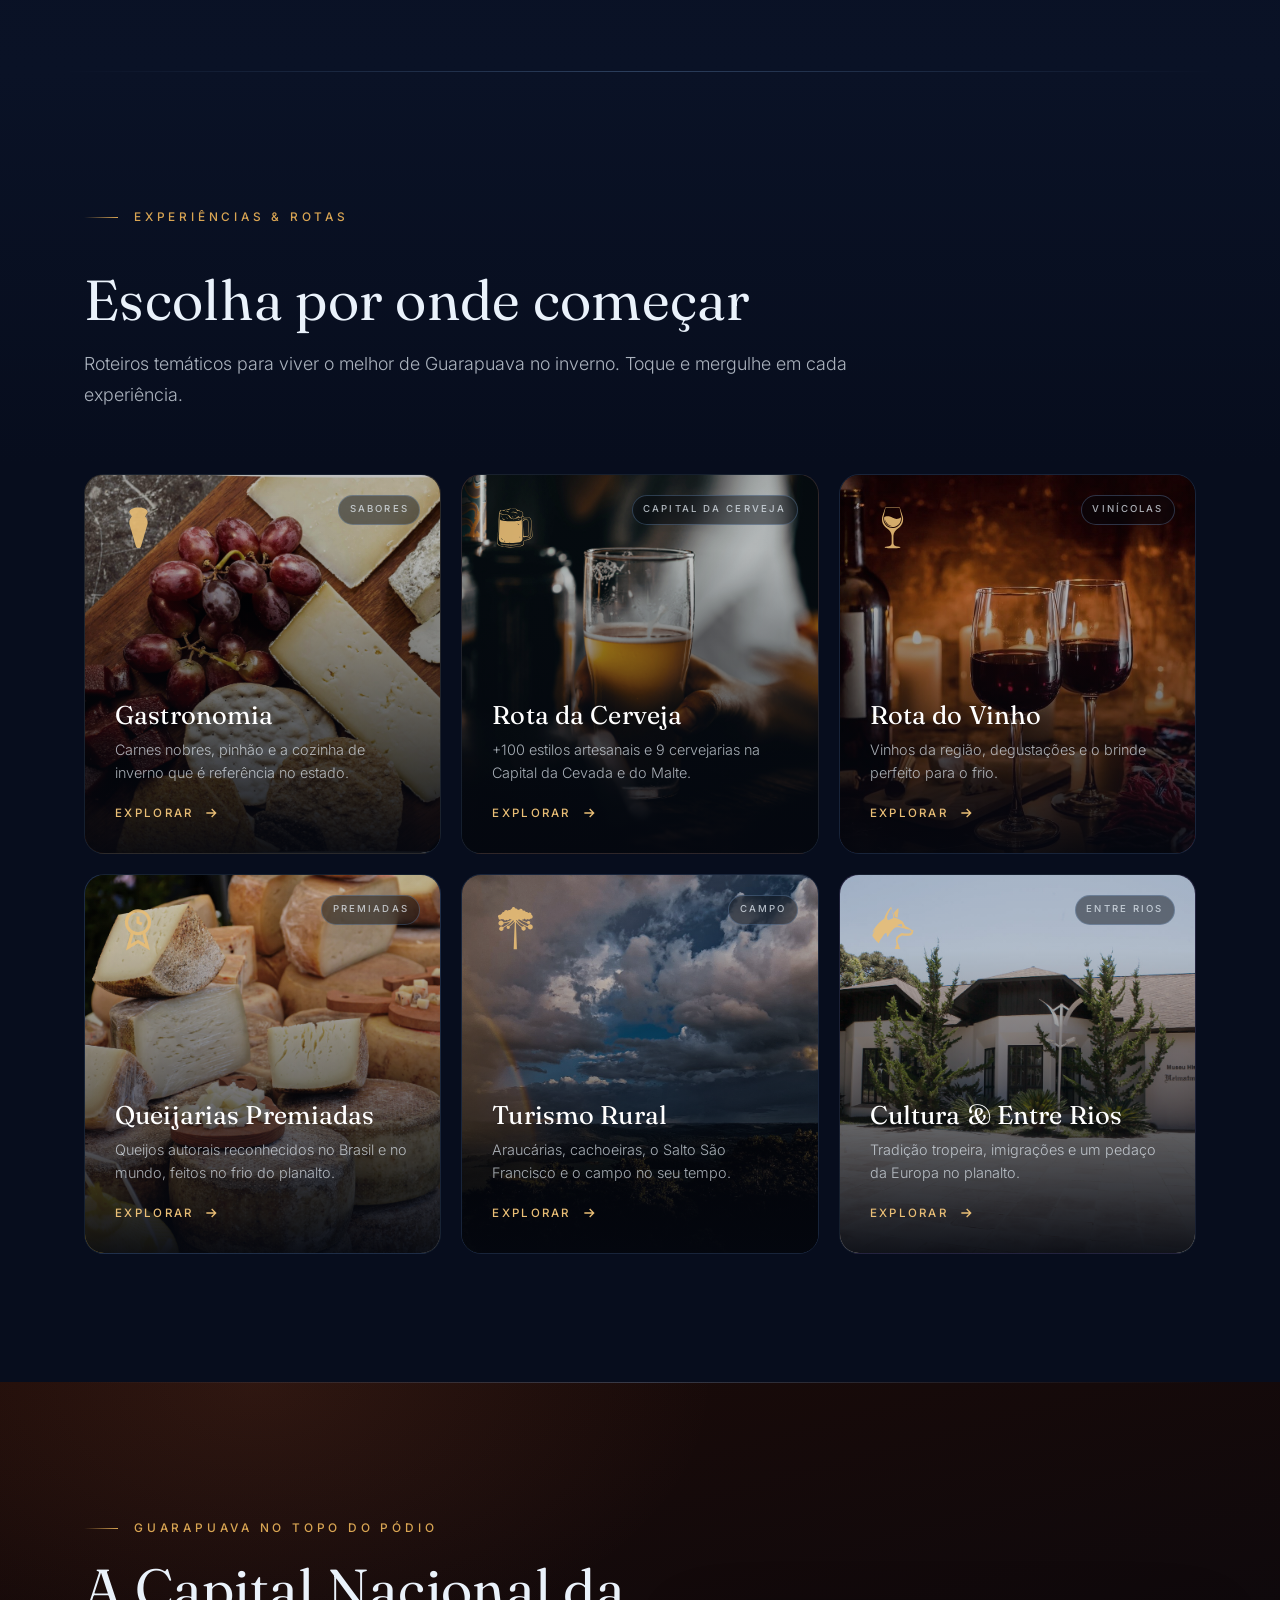
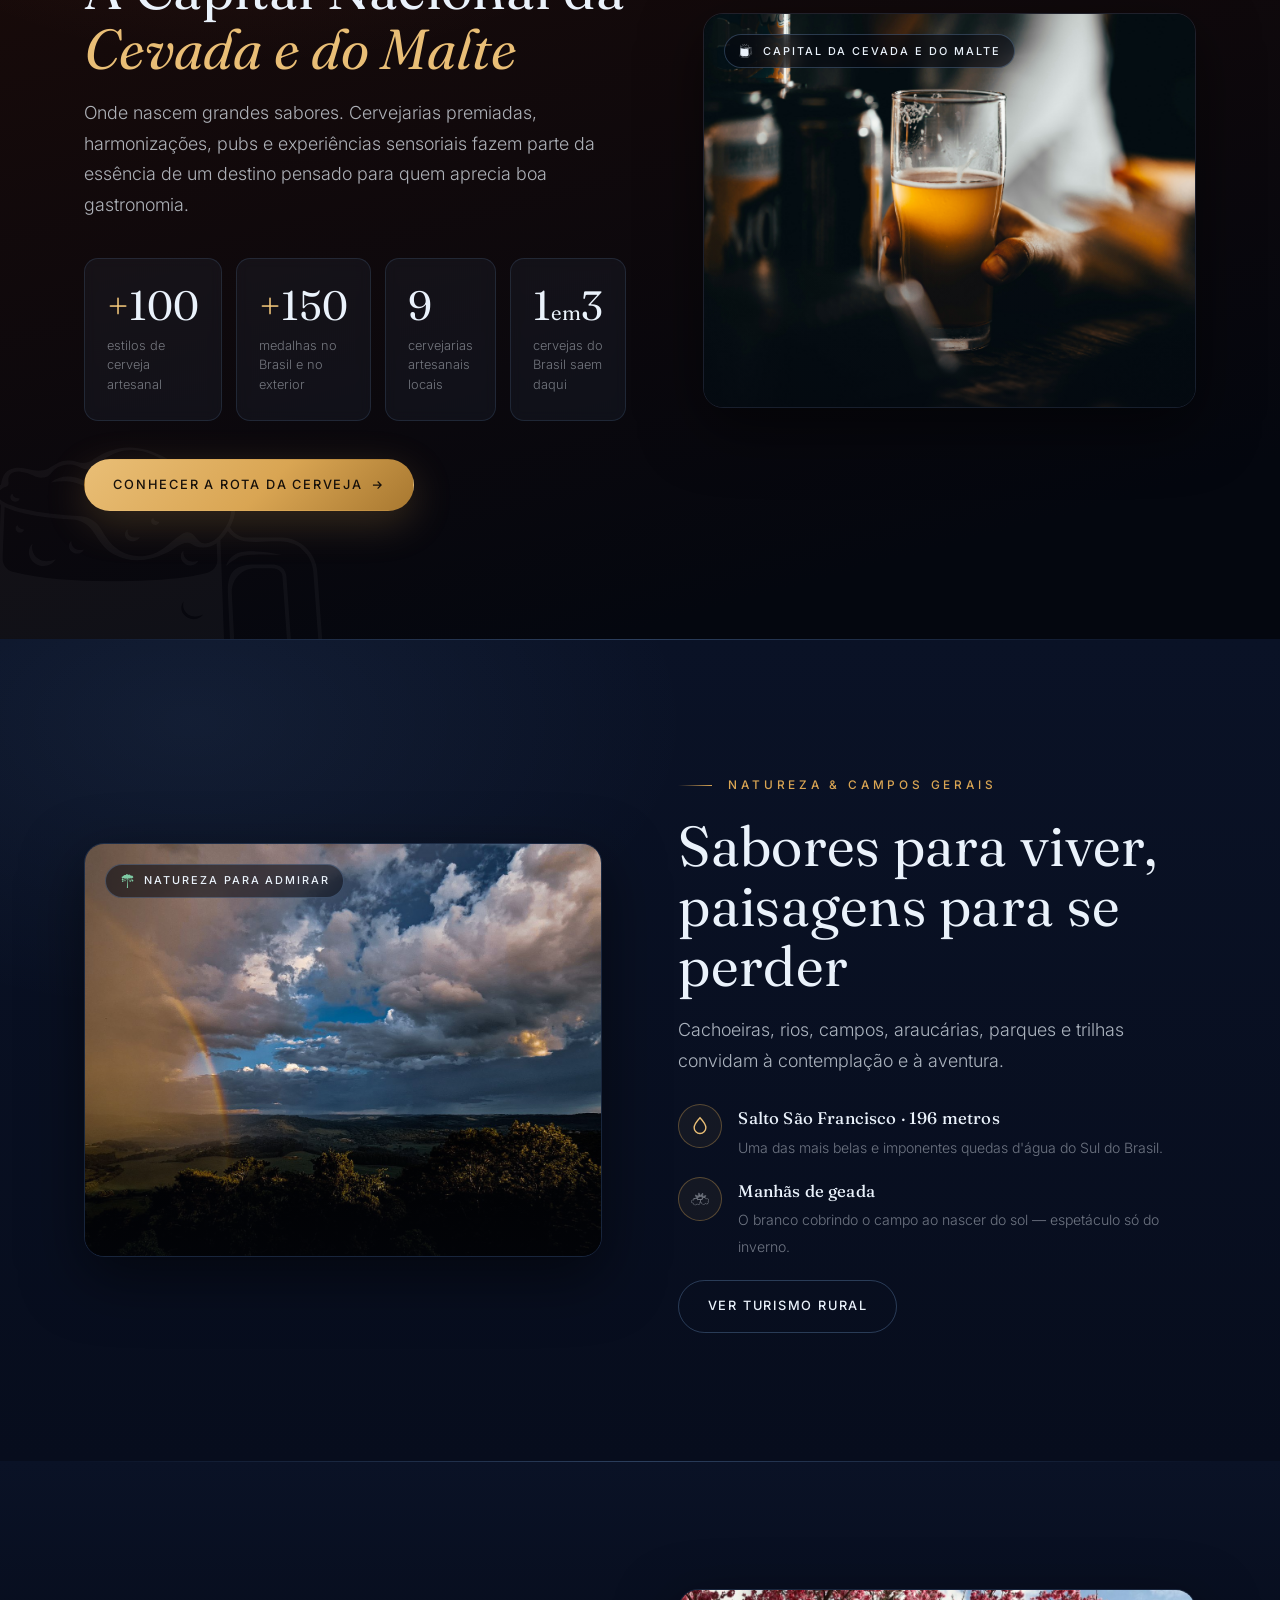
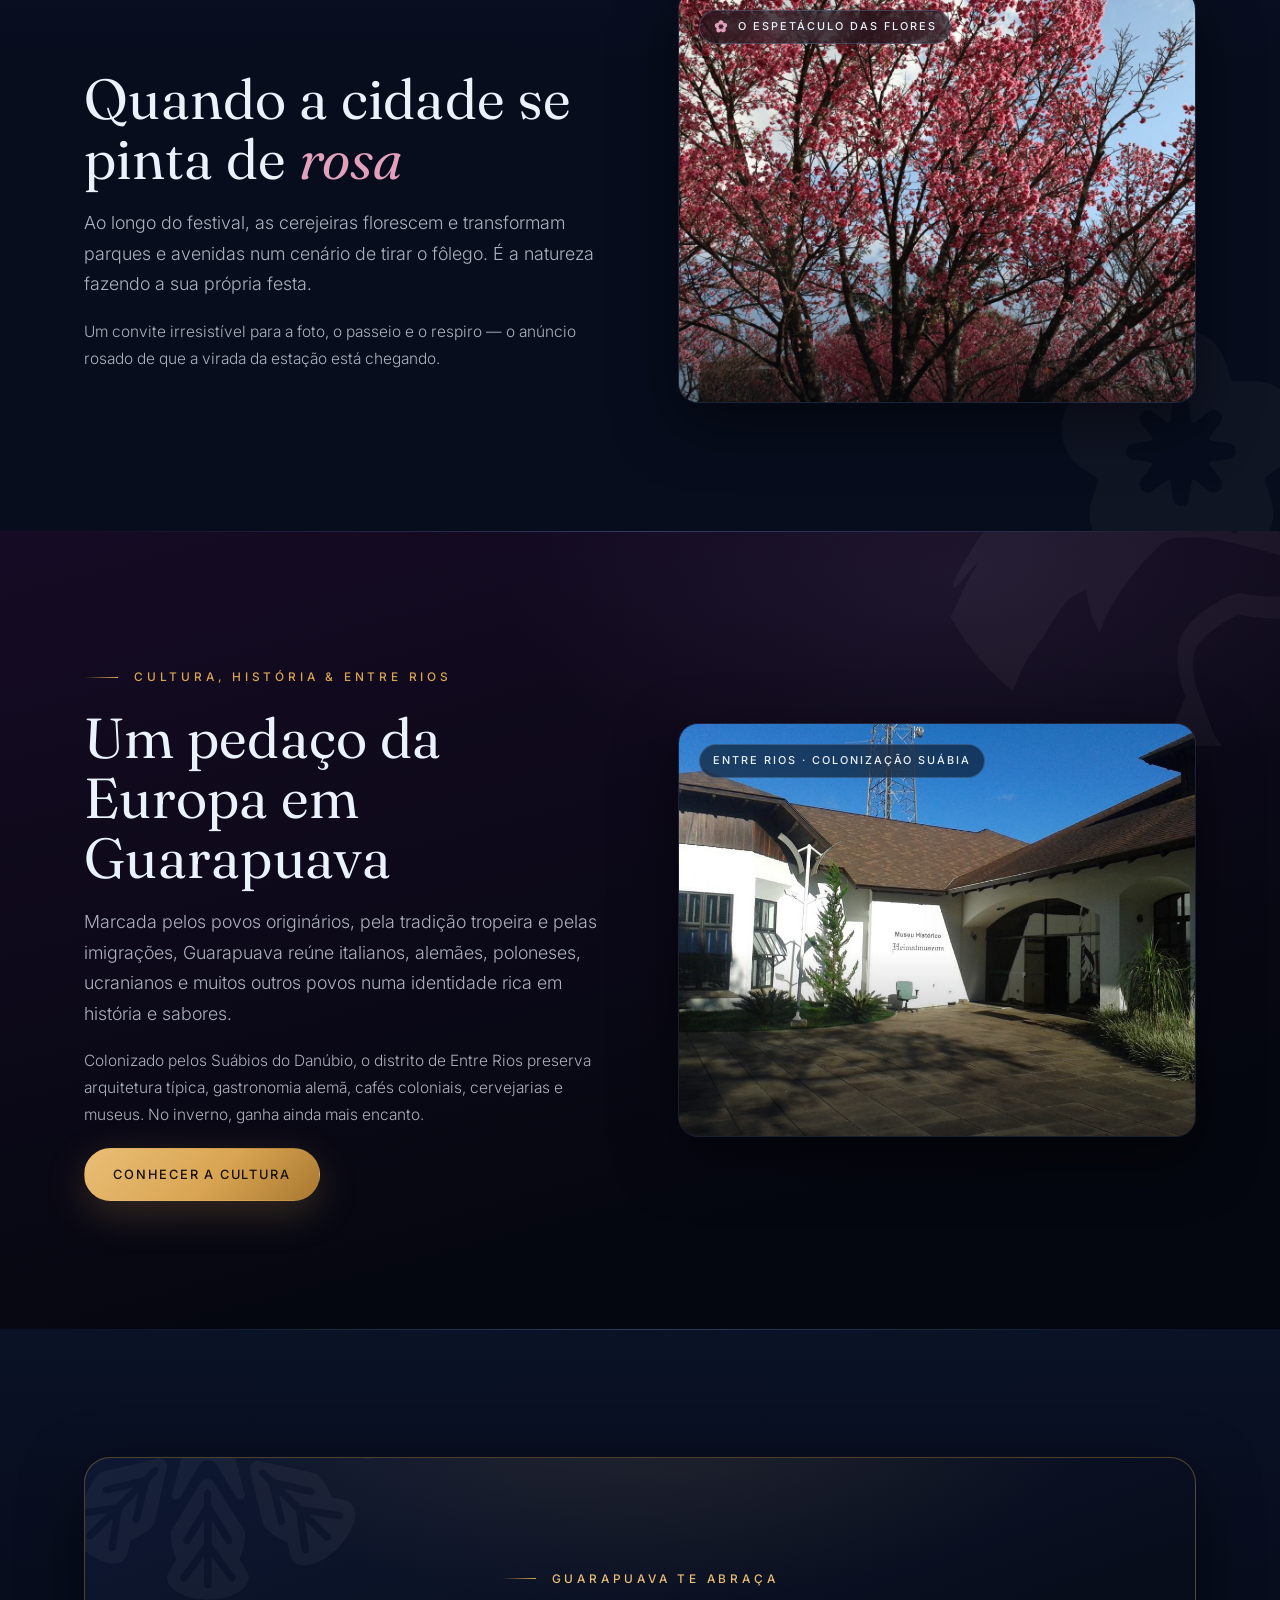
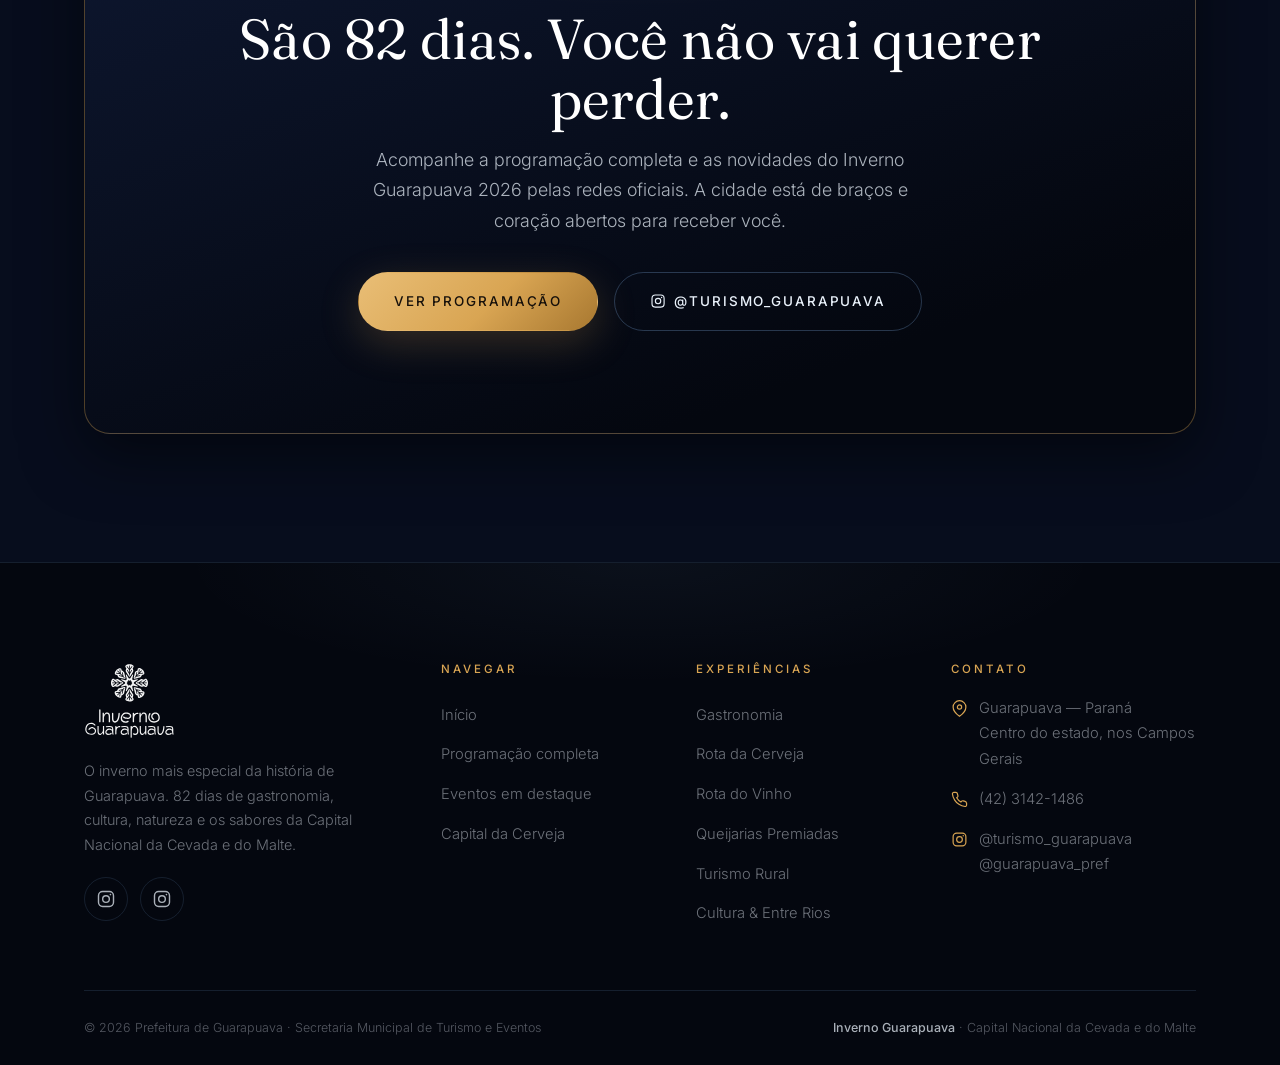
==== commit 76120161: "Add files via upload" ====
--- a/index.html
+++ b/index.html
@@ -266,7 +266,7 @@
       <h2 class="section-title reveal d1 mt-s">Sabores para viver, paisagens para se perder</h2>
       <p class="lead reveal d2 mt-s">Cachoeiras, rios, campos, araucárias, parques e trilhas convidam à contemplação e à aventura.</p>
       <ul class="f-list">
-        <li class="reveal"><span class="fi"><svg viewBox="0 0 24 24" fill="none" stroke="currentColor" stroke-width="1.7"><path d="M12 2s7 7.4 7 12a7 7 0 0 1-14 0c0-4.6 7-12 7-12z"/></svg></span><div><b>Salto São Francisco · 193 metros</b><span>Uma das mais belas e imponentes quedas d'água do Sul do Brasil.</span></div></li>
+        <li class="reveal"><span class="fi"><svg viewBox="0 0 24 24" fill="none" stroke="currentColor" stroke-width="1.7"><path d="M12 2s7 7.4 7 12a7 7 0 0 1-14 0c0-4.6 7-12 7-12z"/></svg></span><div><b>Salto São Francisco · 196 metros</b><span>Uma das mais belas e imponentes quedas d'água do Sul do Brasil.</span></div></li>
         <li class="reveal d1"><span class="fi"><span class="ic-mask" style="--m:url('../brand/icons/sol.svg')"></span></span><div><b>Manhãs de geada</b><span>O branco cobrindo o campo ao nascer do sol — espetáculo só do inverno.</span></div></li>
       </ul>
       <div class="hero-actions reveal d2 mt-s"><a class="btn btn-outline" href="turismo-rural.html">Ver turismo rural</a></div>
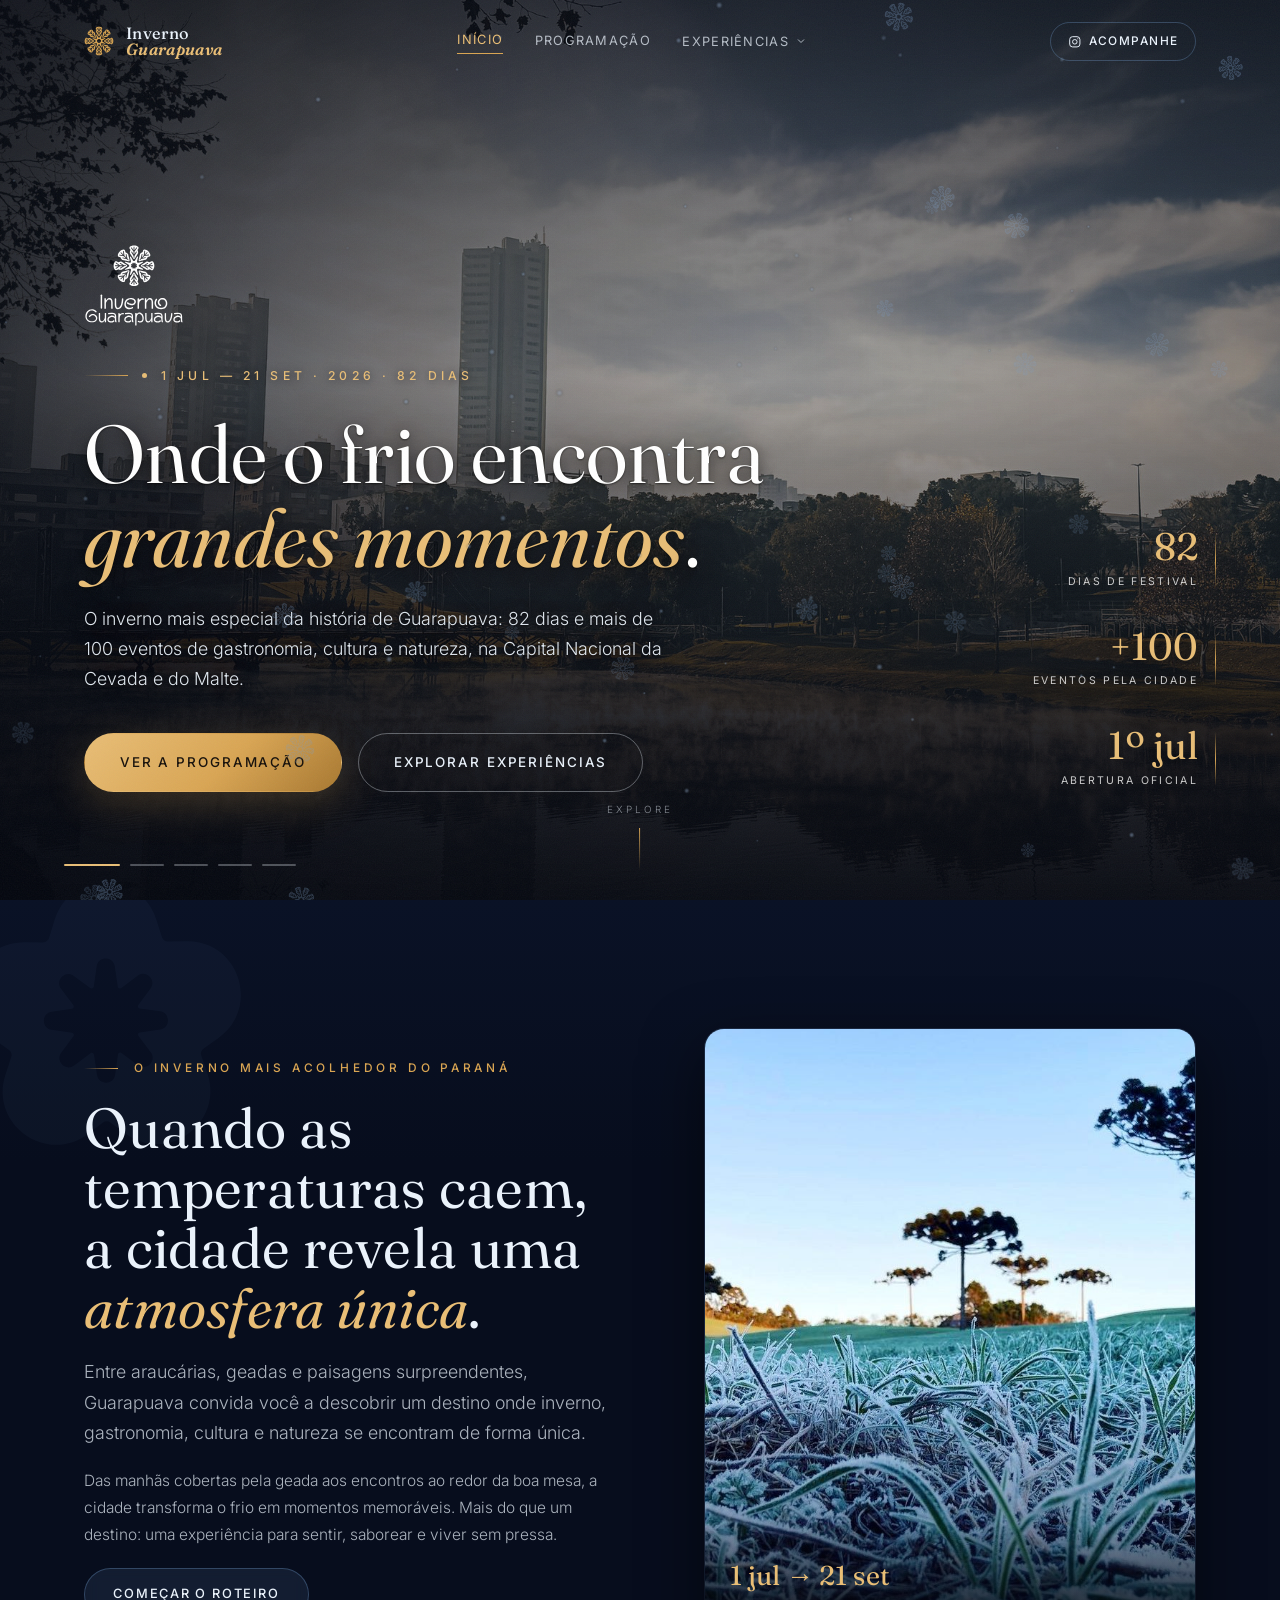
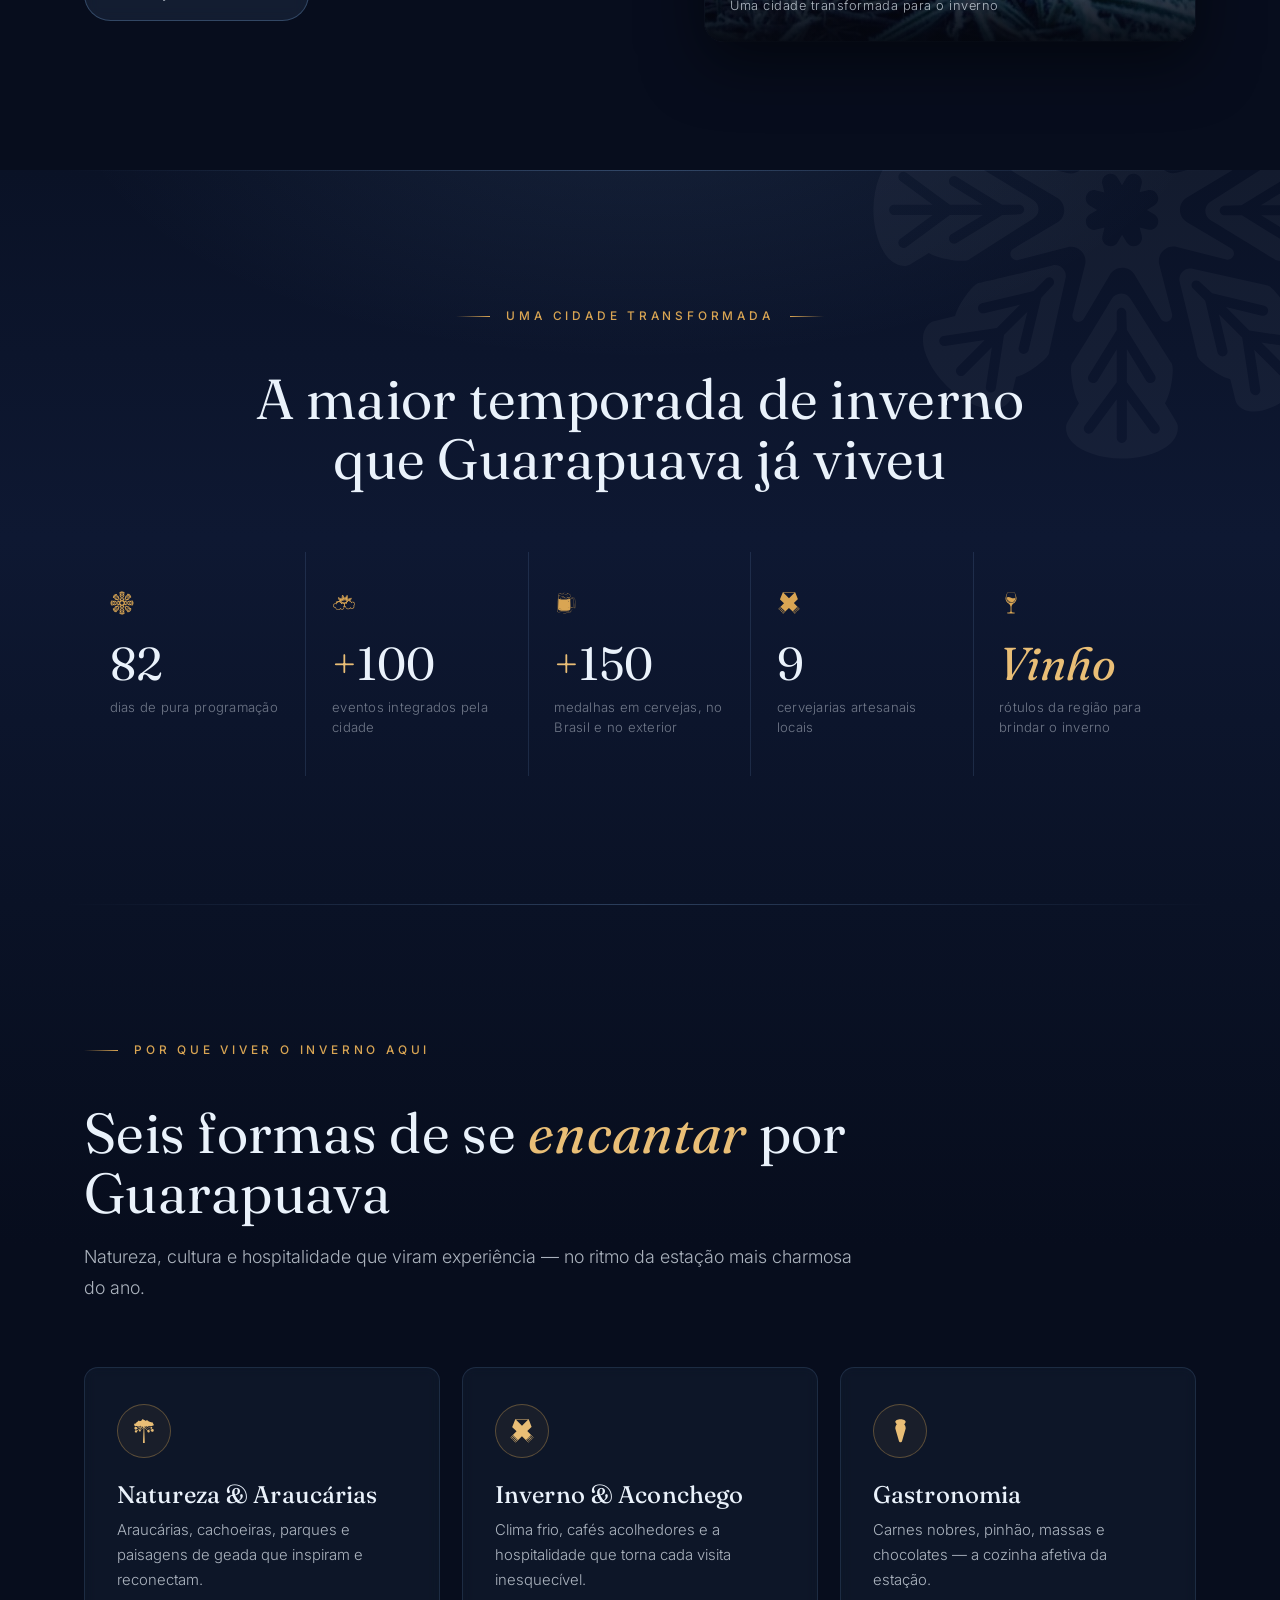
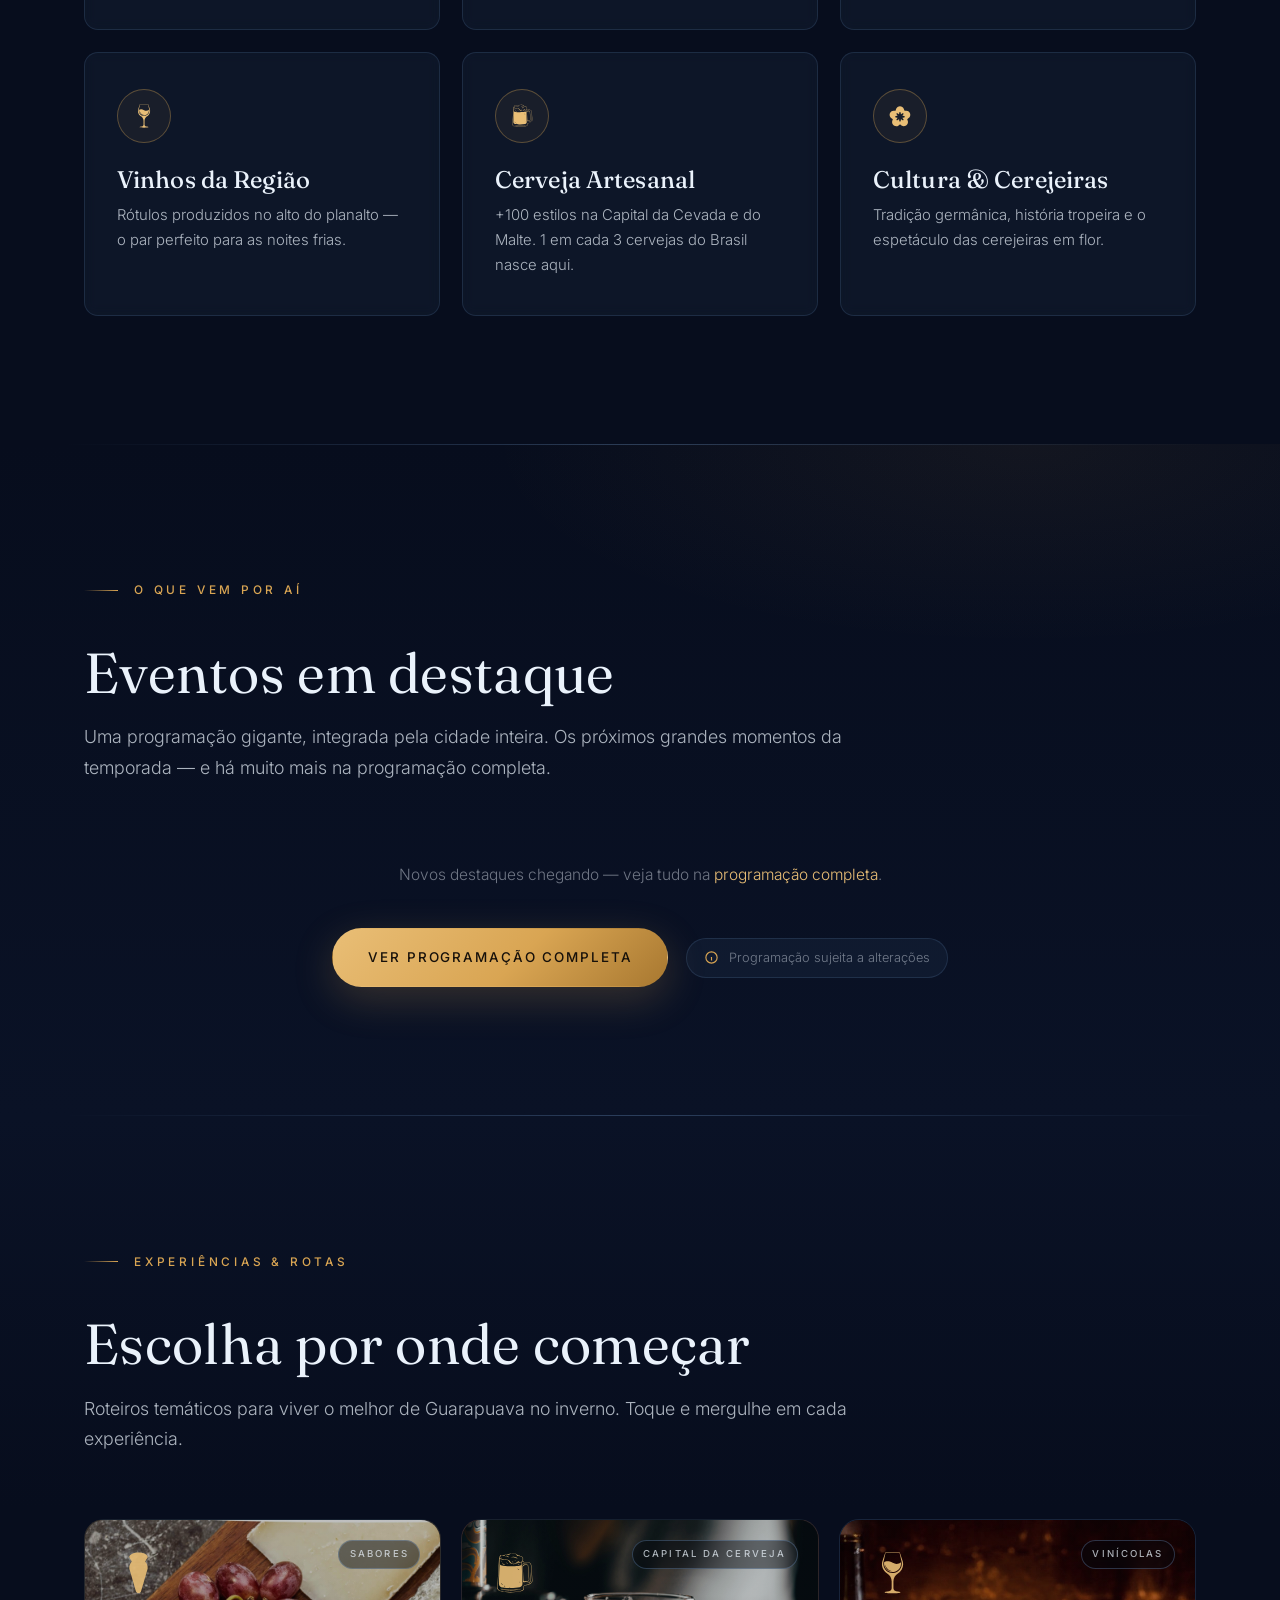
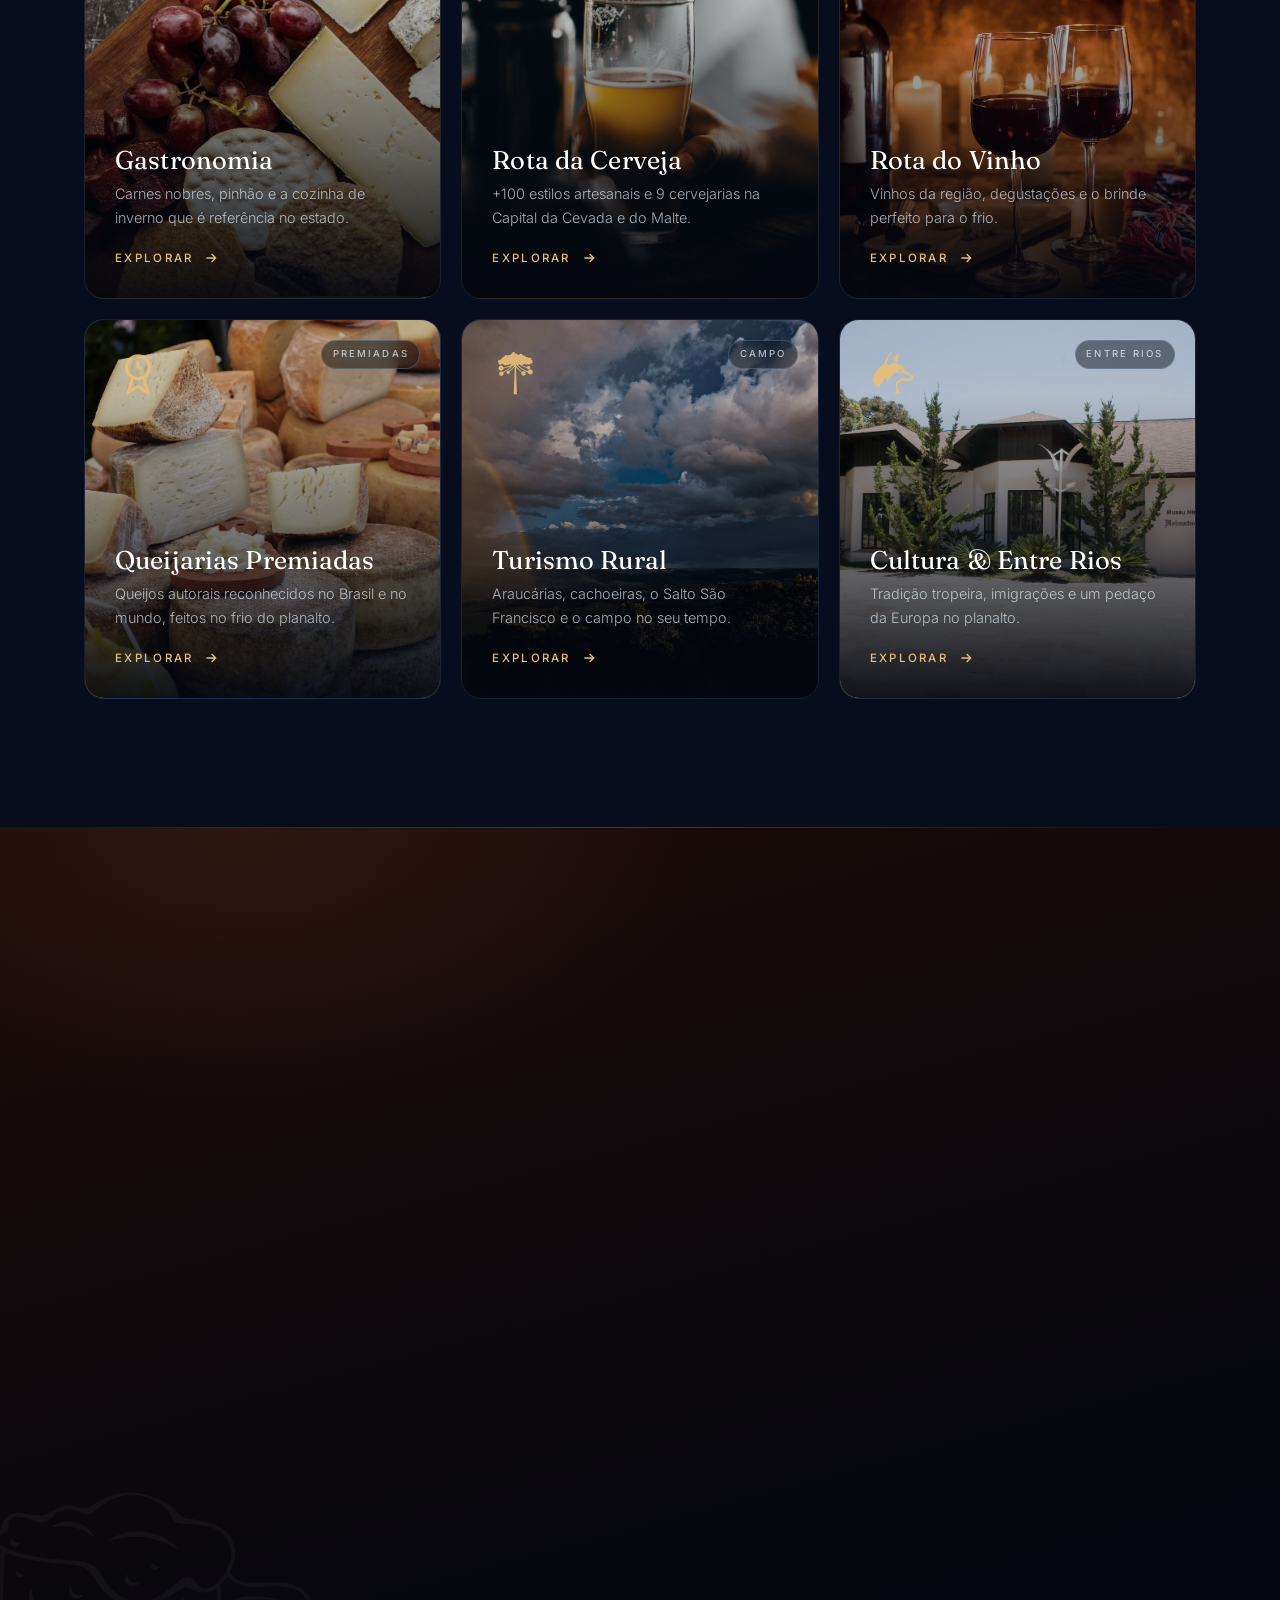
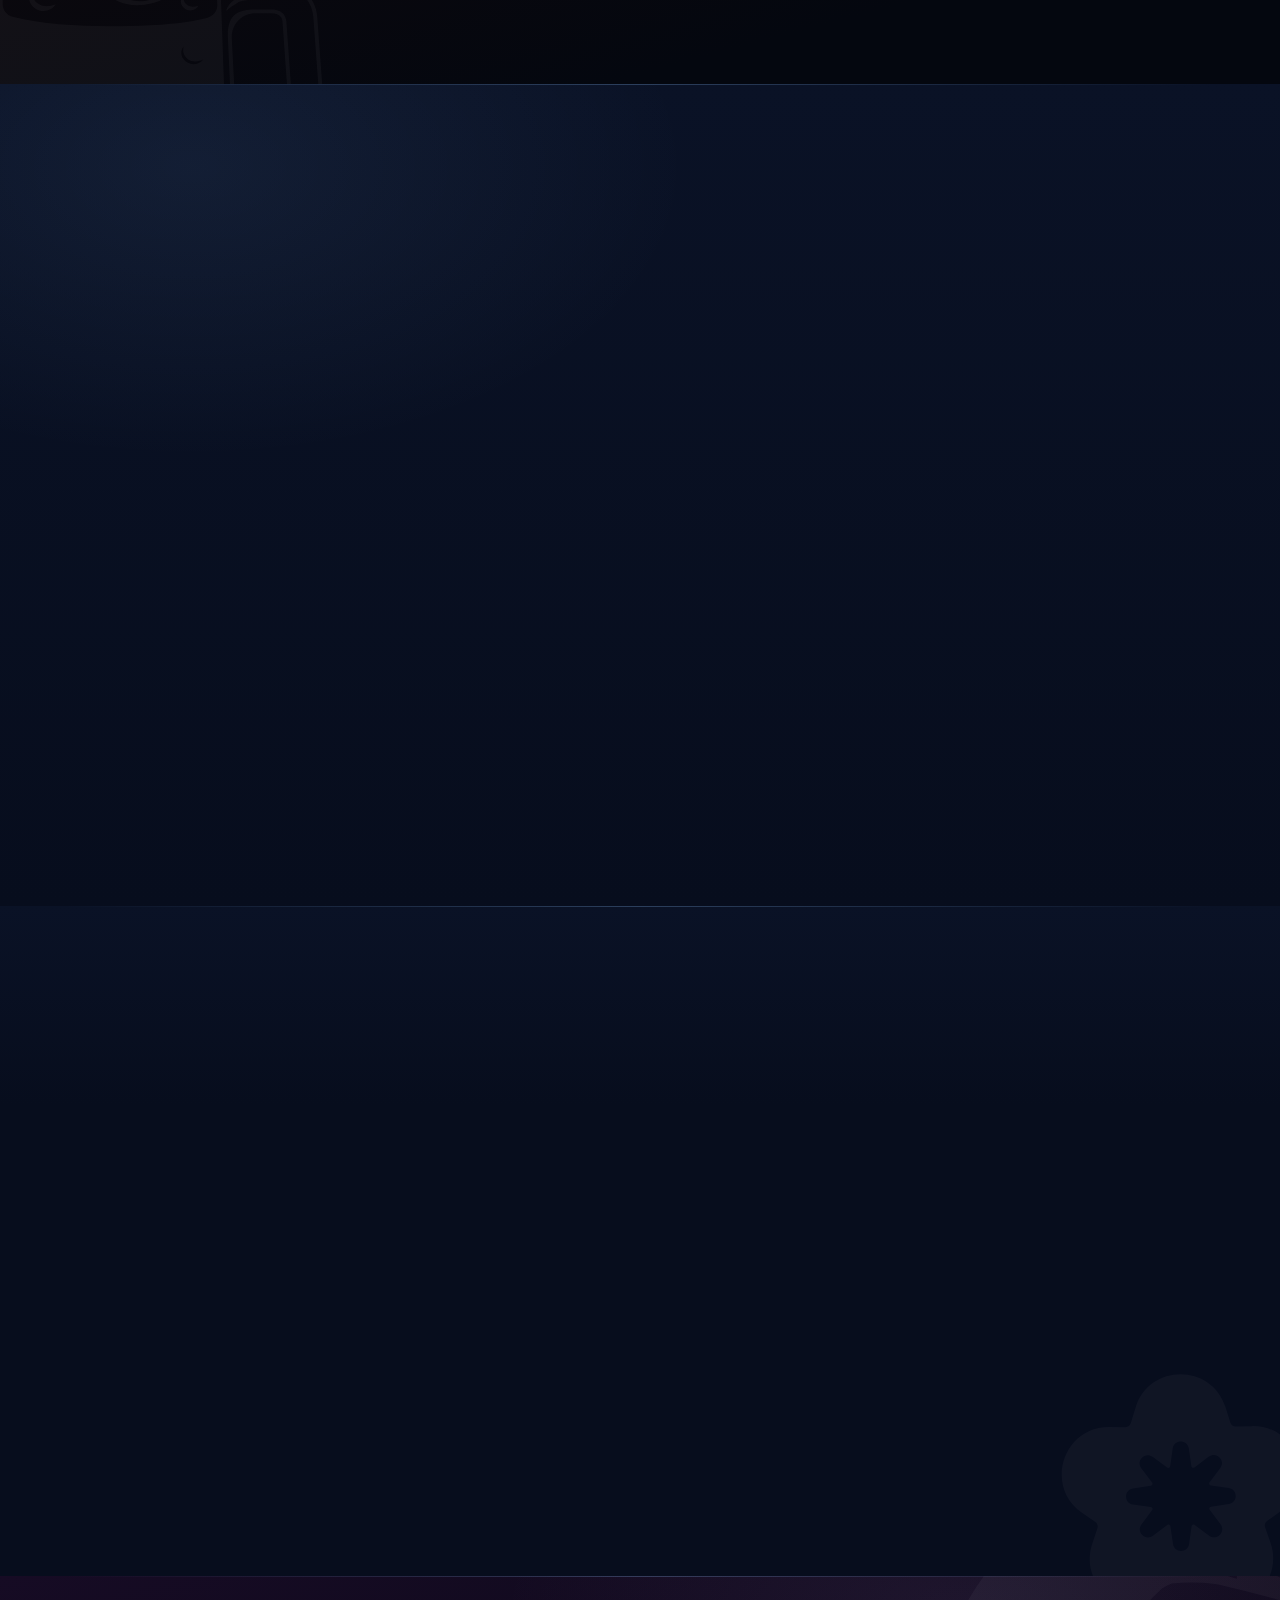
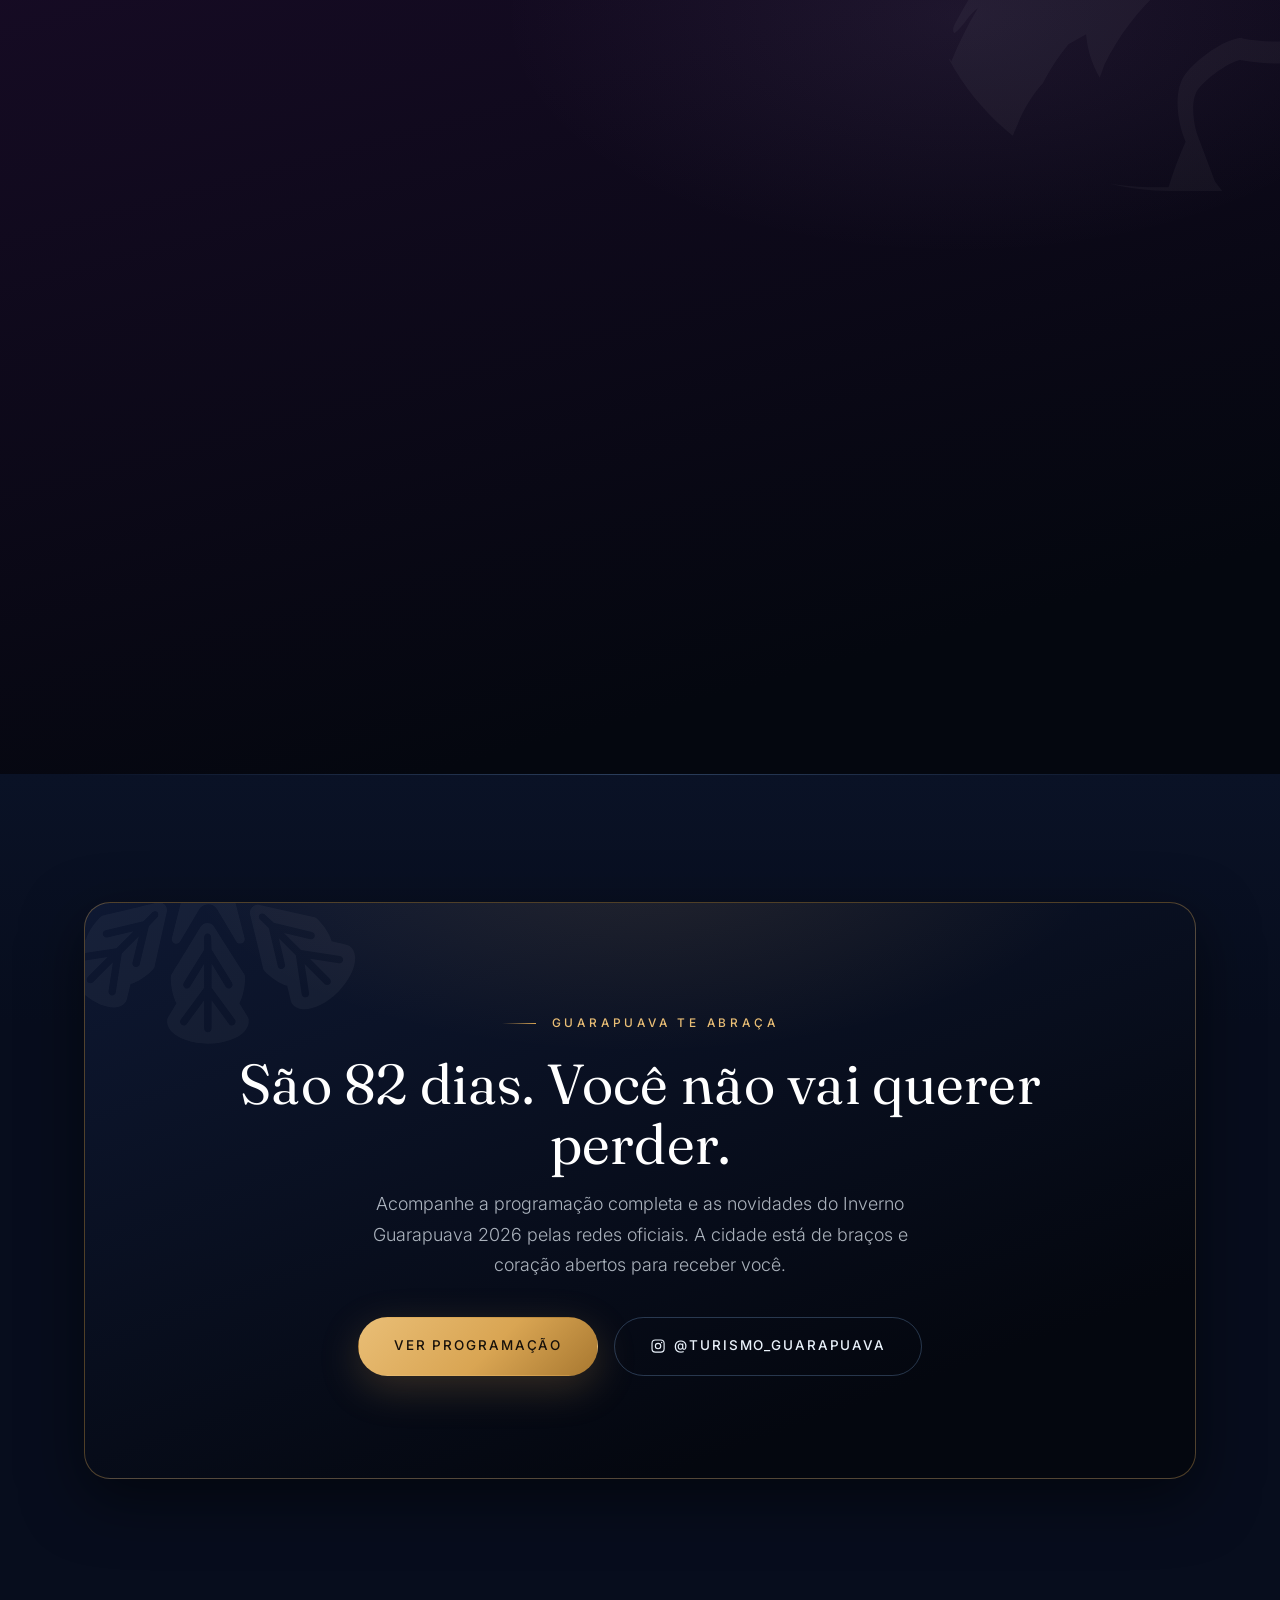
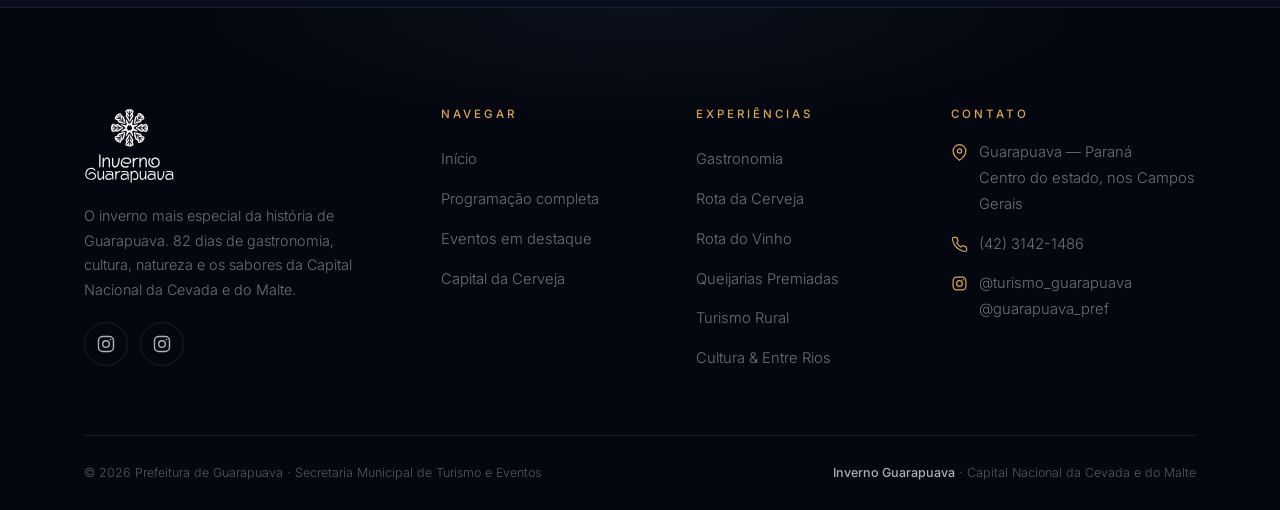
==== commit 5e1a81ac: "Add files via upload" ====
--- a/index.html
+++ b/index.html
@@ -131,10 +131,10 @@
     <div class="head reveal">
       <span class="kicker">O que vem por aí</span>
       <h2 class="section-title mt-s">Eventos em destaque</h2>
-      <p class="lead mt-s">Uma programação gigante, integrada pela cidade inteira. Estes são os primeiros grandes momentos — e há muito mais a caminho.</p>
+      <p class="lead mt-s">Uma programação gigante, integrada pela cidade inteira. Os próximos grandes momentos da temporada — e há muito mais na programação completa.</p>
     </div>
     <div class="events">
-      <article class="event feat reveal">
+      <article class="event reveal">
         <div class="date"><span class="d">1</span><span class="m">Jul</span><span class="rg">17h30</span></div>
         <div>
           <div class="tags"><span class="tag feat-pill">Abertura Oficial</span><span class="tag t-cultura">Cultura</span></div>
@@ -144,7 +144,7 @@
         </div>
         <div class="go" aria-hidden="true"><svg viewBox="0 0 24 24" fill="none" stroke="currentColor" stroke-width="2"><path d="M5 12h14M13 6l6 6-6 6"/></svg></div>
       </article>
-      <article class="event reveal d1">
+      <article class="event reveal">
         <div class="date"><span class="d">3</span><span class="m">Jul</span><span class="rg">a 5 jul</span></div>
         <div>
           <div class="tags"><span class="tag t-gastro">Gastronomia</span></div>
@@ -154,7 +154,7 @@
         </div>
         <div class="go" aria-hidden="true"><svg viewBox="0 0 24 24" fill="none" stroke="currentColor" stroke-width="2"><path d="M5 12h14M13 6l6 6-6 6"/></svg></div>
       </article>
-      <article class="event reveal d2">
+      <article class="event reveal">
         <div class="date"><span class="d">11</span><span class="m">Jul</span><span class="rg">e 12 jul</span></div>
         <div>
           <div class="tags"><span class="tag t-cerveja">Cerveja</span></div>
@@ -164,7 +164,58 @@
         </div>
         <div class="go" aria-hidden="true"><svg viewBox="0 0 24 24" fill="none" stroke="currentColor" stroke-width="2"><path d="M5 12h14M13 6l6 6-6 6"/></svg></div>
       </article>
-    </div>
+      <article class="event reveal">
+        <div class="date"><span class="d">25</span><span class="m">Jul</span><span class="rg">e 26 jul</span></div>
+        <div>
+          <div class="tags"><span class="tag t-cultura">Exposição</span></div>
+          <h3>Traktorfest 2026</h3>
+          <p>Exposição de +100 tratores antigos, música ao vivo e praça de alimentação para toda a família, em Entre Rios.</p>
+          <div class="meta"><span><svg viewBox="0 0 24 24" fill="none" stroke="currentColor" stroke-width="1.8"><path d="M21 10c0 7-9 13-9 13s-9-6-9-13a9 9 0 0 1 18 0z"/><circle cx="12" cy="10" r="3"/></svg> Centro de Eventos Agrária — Entre Rios</span><span><svg viewBox="0 0 24 24" fill="none" stroke="currentColor" stroke-width="1.8"><circle cx="12" cy="12" r="9"/><path d="M12 7v5l3 2"/></svg> 25 e 26 de julho</span></div>
+        </div>
+        <div class="go" aria-hidden="true"><svg viewBox="0 0 24 24" fill="none" stroke="currentColor" stroke-width="2"><path d="M5 12h14M13 6l6 6-6 6"/></svg></div>
+      </article>
+      <article class="event reveal">
+        <div class="date"><span class="d">31</span><span class="m">Jul</span><span class="rg">21h</span></div>
+        <div>
+          <div class="tags"><span class="tag feat-pill">Show</span><span class="tag t-musica">Música</span></div>
+          <h3>Show Gusttavo Lima</h3>
+          <p>Um dos grandes shows da temporada, no Centro de Eventos Cidade dos Lagos.</p>
+          <div class="meta"><span><svg viewBox="0 0 24 24" fill="none" stroke="currentColor" stroke-width="1.8"><path d="M21 10c0 7-9 13-9 13s-9-6-9-13a9 9 0 0 1 18 0z"/><circle cx="12" cy="10" r="3"/></svg> Centro de Eventos Cidade dos Lagos</span><span><svg viewBox="0 0 24 24" fill="none" stroke="currentColor" stroke-width="1.8"><circle cx="12" cy="12" r="9"/><path d="M12 7v5l3 2"/></svg> 21h</span></div>
+        </div>
+        <div class="go" aria-hidden="true"><svg viewBox="0 0 24 24" fill="none" stroke="currentColor" stroke-width="2"><path d="M5 12h14M13 6l6 6-6 6"/></svg></div>
+      </article>
+      <article class="event reveal">
+        <div class="date"><span class="d">7</span><span class="m">Ago</span><span class="rg">19h30</span></div>
+        <div>
+          <div class="tags"><span class="tag t-musica">Música</span></div>
+          <h3>Overdriver Duo</h3>
+          <p>Os maiores hits do rock dos anos 80, 90 e 2000 num espetáculo que já rodou o mundo. No Teatro Municipal.</p>
+          <div class="meta"><span><svg viewBox="0 0 24 24" fill="none" stroke="currentColor" stroke-width="1.8"><path d="M21 10c0 7-9 13-9 13s-9-6-9-13a9 9 0 0 1 18 0z"/><circle cx="12" cy="10" r="3"/></svg> Teatro Municipal Marina Karam Primak</span><span><svg viewBox="0 0 24 24" fill="none" stroke="currentColor" stroke-width="1.8"><circle cx="12" cy="12" r="9"/><path d="M12 7v5l3 2"/></svg> 19h30</span></div>
+        </div>
+        <div class="go" aria-hidden="true"><svg viewBox="0 0 24 24" fill="none" stroke="currentColor" stroke-width="2"><path d="M5 12h14M13 6l6 6-6 6"/></svg></div>
+      </article>
+      <article class="event reveal">
+        <div class="date"><span class="d">22</span><span class="m">Ago</span><span class="rg">19h30</span></div>
+        <div>
+          <div class="tags"><span class="tag t-gastro">Gastronomia</span></div>
+          <h3>Festa do Soquete</h3>
+          <p>Gastronomia, cultura e turismo no Centro de Eventos Cidade dos Lagos.</p>
+          <div class="meta"><span><svg viewBox="0 0 24 24" fill="none" stroke="currentColor" stroke-width="1.8"><path d="M21 10c0 7-9 13-9 13s-9-6-9-13a9 9 0 0 1 18 0z"/><circle cx="12" cy="10" r="3"/></svg> Centro de Eventos Cidade dos Lagos</span><span><svg viewBox="0 0 24 24" fill="none" stroke="currentColor" stroke-width="1.8"><circle cx="12" cy="12" r="9"/><path d="M12 7v5l3 2"/></svg> 19h30</span></div>
+        </div>
+        <div class="go" aria-hidden="true"><svg viewBox="0 0 24 24" fill="none" stroke="currentColor" stroke-width="2"><path d="M5 12h14M13 6l6 6-6 6"/></svg></div>
+      </article>
+      <article class="event reveal">
+        <div class="date"><span class="d">6</span><span class="m">Set</span><span class="rg">19h30</span></div>
+        <div>
+          <div class="tags"><span class="tag t-cultura">Cultura</span><span class="tag t-musica">Música</span></div>
+          <h3>Light Symphony · Italia Nostra</h3>
+          <p>Música clássica e ópera italiana iluminadas por mais de 100 velas, no Teatro Municipal.</p>
+          <div class="meta"><span><svg viewBox="0 0 24 24" fill="none" stroke="currentColor" stroke-width="1.8"><path d="M21 10c0 7-9 13-9 13s-9-6-9-13a9 9 0 0 1 18 0z"/><circle cx="12" cy="10" r="3"/></svg> Teatro Municipal Marina Karam Primak</span><span><svg viewBox="0 0 24 24" fill="none" stroke="currentColor" stroke-width="1.8"><circle cx="12" cy="12" r="9"/><path d="M12 7v5l3 2"/></svg> 19h30</span></div>
+        </div>
+        <div class="go" aria-hidden="true"><svg viewBox="0 0 24 24" fill="none" stroke="currentColor" stroke-width="2"><path d="M5 12h14M13 6l6 6-6 6"/></svg></div>
+      </article>
+    </div>
+    <p id="destaquesEmpty" style="display:none;text-align:center;color:var(--ice-dim);padding:14px 0 0">Novos destaques chegando — veja tudo na <a href="cronograma.html" style="color:var(--gold-bright)">programação completa</a>.</p>
     <div class="crono-actions reveal">
       <a class="btn btn-primary btn-lg" href="cronograma.html">Ver programação completa</a>
       <span class="note"><svg viewBox="0 0 24 24" fill="none" stroke="currentColor" stroke-width="1.8"><circle cx="12" cy="12" r="9"/><path d="M12 8h.01M11 12h1v4h1"/></svg> Programação sujeita a alterações</span>
@@ -329,5 +380,45 @@
 </section>
 
 <script src="assets/js/main.js"></script>
+<style>
+  #destaques .tag.t-live{background:rgba(127,203,164,.16);color:var(--pine);border-color:rgba(127,203,164,.5)}
+  #destaques .tag.t-live::before{content:"";width:6px;height:6px;border-radius:50%;background:var(--pine);display:inline-block;margin-right:7px;vertical-align:middle;box-shadow:0 0 0 0 rgba(127,203,164,.6);animation:livePulse 2s infinite}
+  @keyframes livePulse{0%{box-shadow:0 0 0 0 rgba(127,203,164,.5)}70%{box-shadow:0 0 0 7px rgba(127,203,164,0)}100%{box-shadow:0 0 0 0 transparent}}
+</style>
+<script>
+/* Eventos em destaque: mostra só os próximos (esconde os que já terminaram), atualiza sozinho pela data */
+(function(){
+  var MON={jun:5,jul:6,ago:7,set:8};
+  var today=new Date(); today.setHours(0,0,0,0);
+  var sec=document.getElementById('destaques'); if(!sec) return;
+  var wrap=sec.querySelector('.events'); if(!wrap) return;
+  var cards=[].slice.call(wrap.querySelectorAll('.event'));
+  wrap.querySelectorAll('.reveal').forEach(function(e){e.classList.add('in');});
+  function bounds(ev){
+    var d=ev.querySelector('.date .d'), m=ev.querySelector('.date .m'), r=ev.querySelector('.date .rg');
+    if(!d||!m) return null;
+    var day=parseInt(d.textContent,10), mon=MON[m.textContent.trim().toLowerCase().slice(0,3)];
+    if(mon==null||isNaN(day)) return null;
+    var start=new Date(2026,mon,day), eDay=day, eMon=mon, rg=(r?r.textContent:'').toLowerCase();
+    var mm=rg.match(/(?:a|e|até)\s+(\d{1,2})\s*(jun|jul|ago|set)?/);
+    if(mm){ eDay=parseInt(mm[1],10); if(mm[2]&&MON[mm[2]]!=null) eMon=MON[mm[2]]; }
+    return {start:start, end:new Date(2026,eMon,eDay)};
+  }
+  var LIMIT=3, shown=0;
+  cards.forEach(function(ev){
+    ev.classList.remove('feat');
+    var b=bounds(ev);
+    var past = b ? (b.end<today) : false;
+    var ongoing = b ? (b.start<today && b.end>=today) : false;
+    if(!past && shown<LIMIT){
+      ev.style.display=''; if(shown===0) ev.classList.add('feat');
+      if(ongoing){ var tg=ev.querySelector('.tags'); if(tg && !tg.querySelector('.t-live')){ var s=document.createElement('span'); s.className='tag t-live'; s.textContent='Em andamento'; tg.insertBefore(s,tg.firstChild); } }
+      shown++;
+    } else { ev.style.display='none'; }
+  });
+  var empty=document.getElementById('destaquesEmpty');
+  if(empty) empty.style.display = shown ? 'none' : '';
+})();
+</script>
 </body>
 </html>
--- a/assets/css/style.css
+++ b/assets/css/style.css
@@ -394,7 +394,7 @@
 .fj-list li{display:flex;justify-content:space-between;align-items:baseline;gap:14px;font-size:.9rem;
   color:var(--ice-soft);border-bottom:1px dashed var(--line);padding-bottom:6px}
 .fj-list li b{font-weight:500;color:var(--ice)}
-.fj-list li .pl{color:var(--ice-dim);font-size:.78rem;text-align:right;white-space:nowrap}
+.fj-list li .pl{color:var(--ice-dim);font-size:.78rem;text-align:right;max-width:56%;line-height:1.4}
 @media (max-width:560px){.fj-list li{flex-direction:column;gap:2px}.fj-list li .pl{text-align:left}}
 
 /* ---------- Routes ---------- */
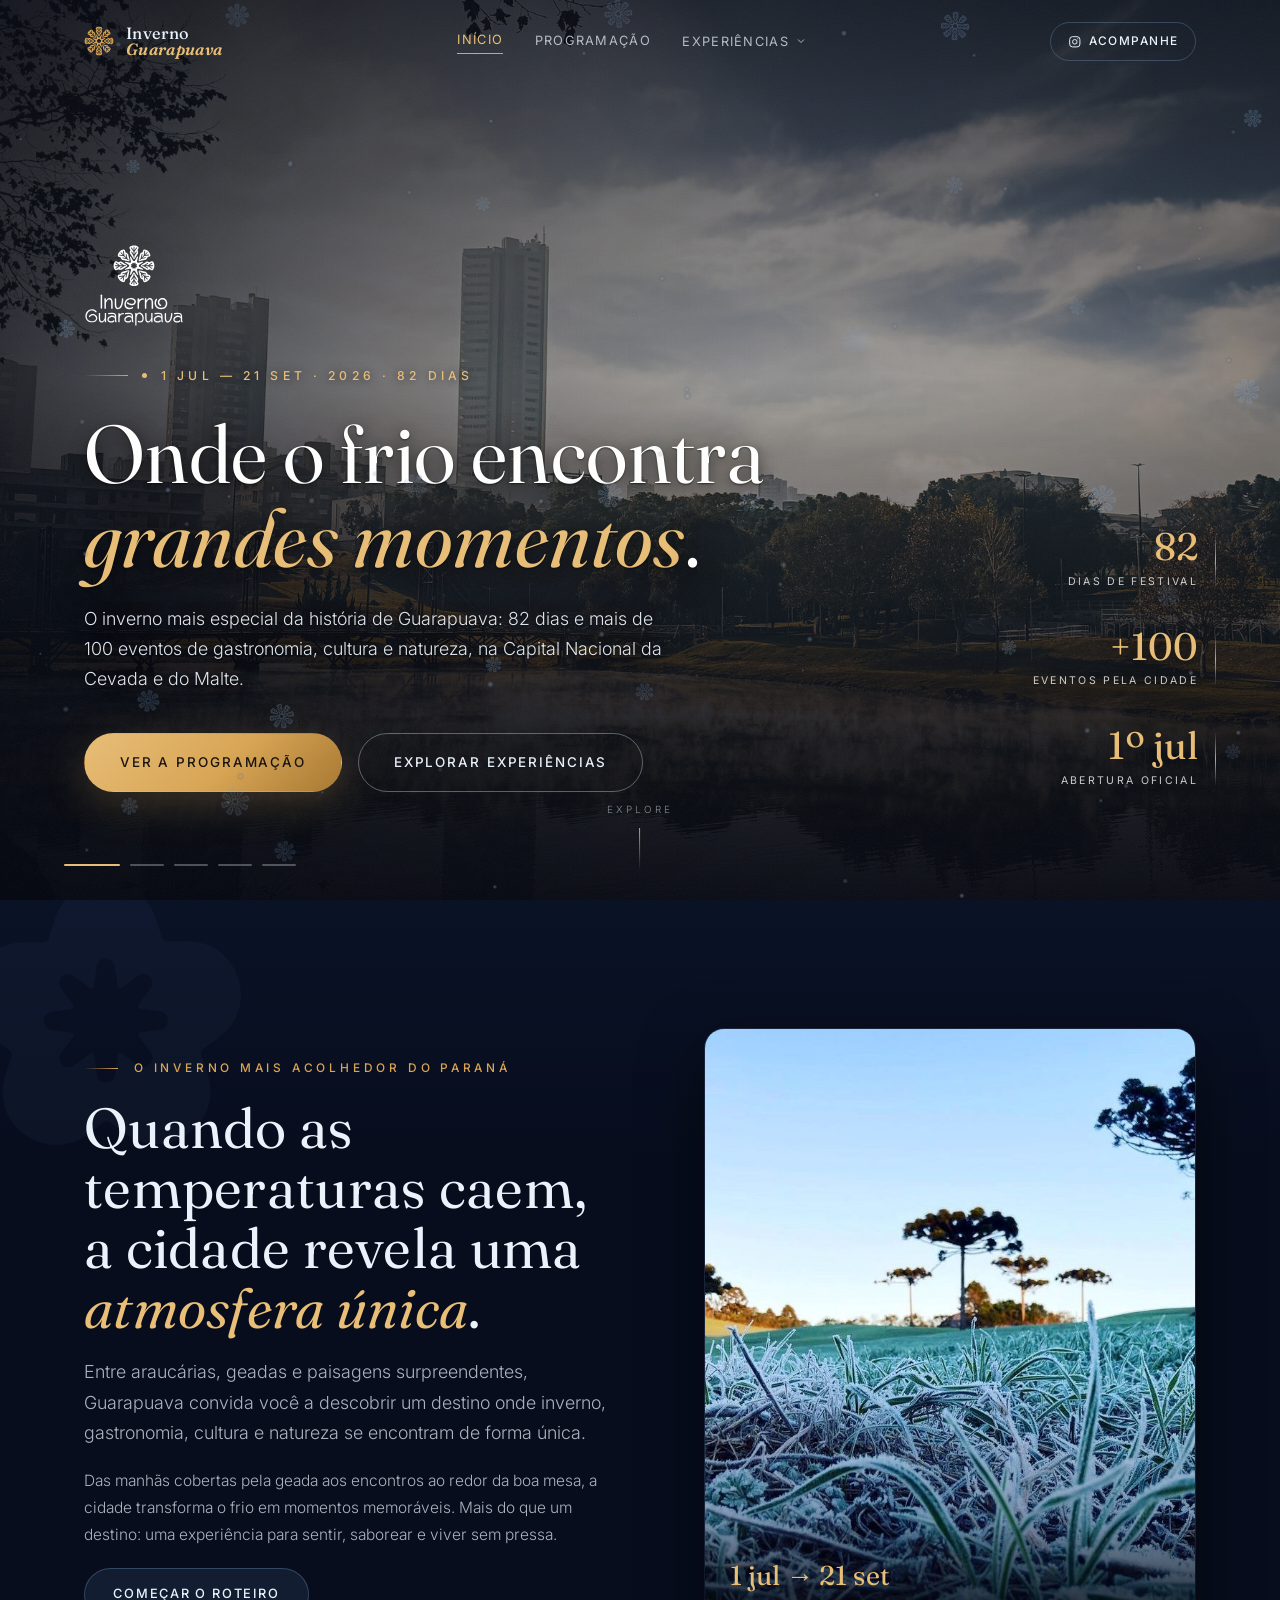
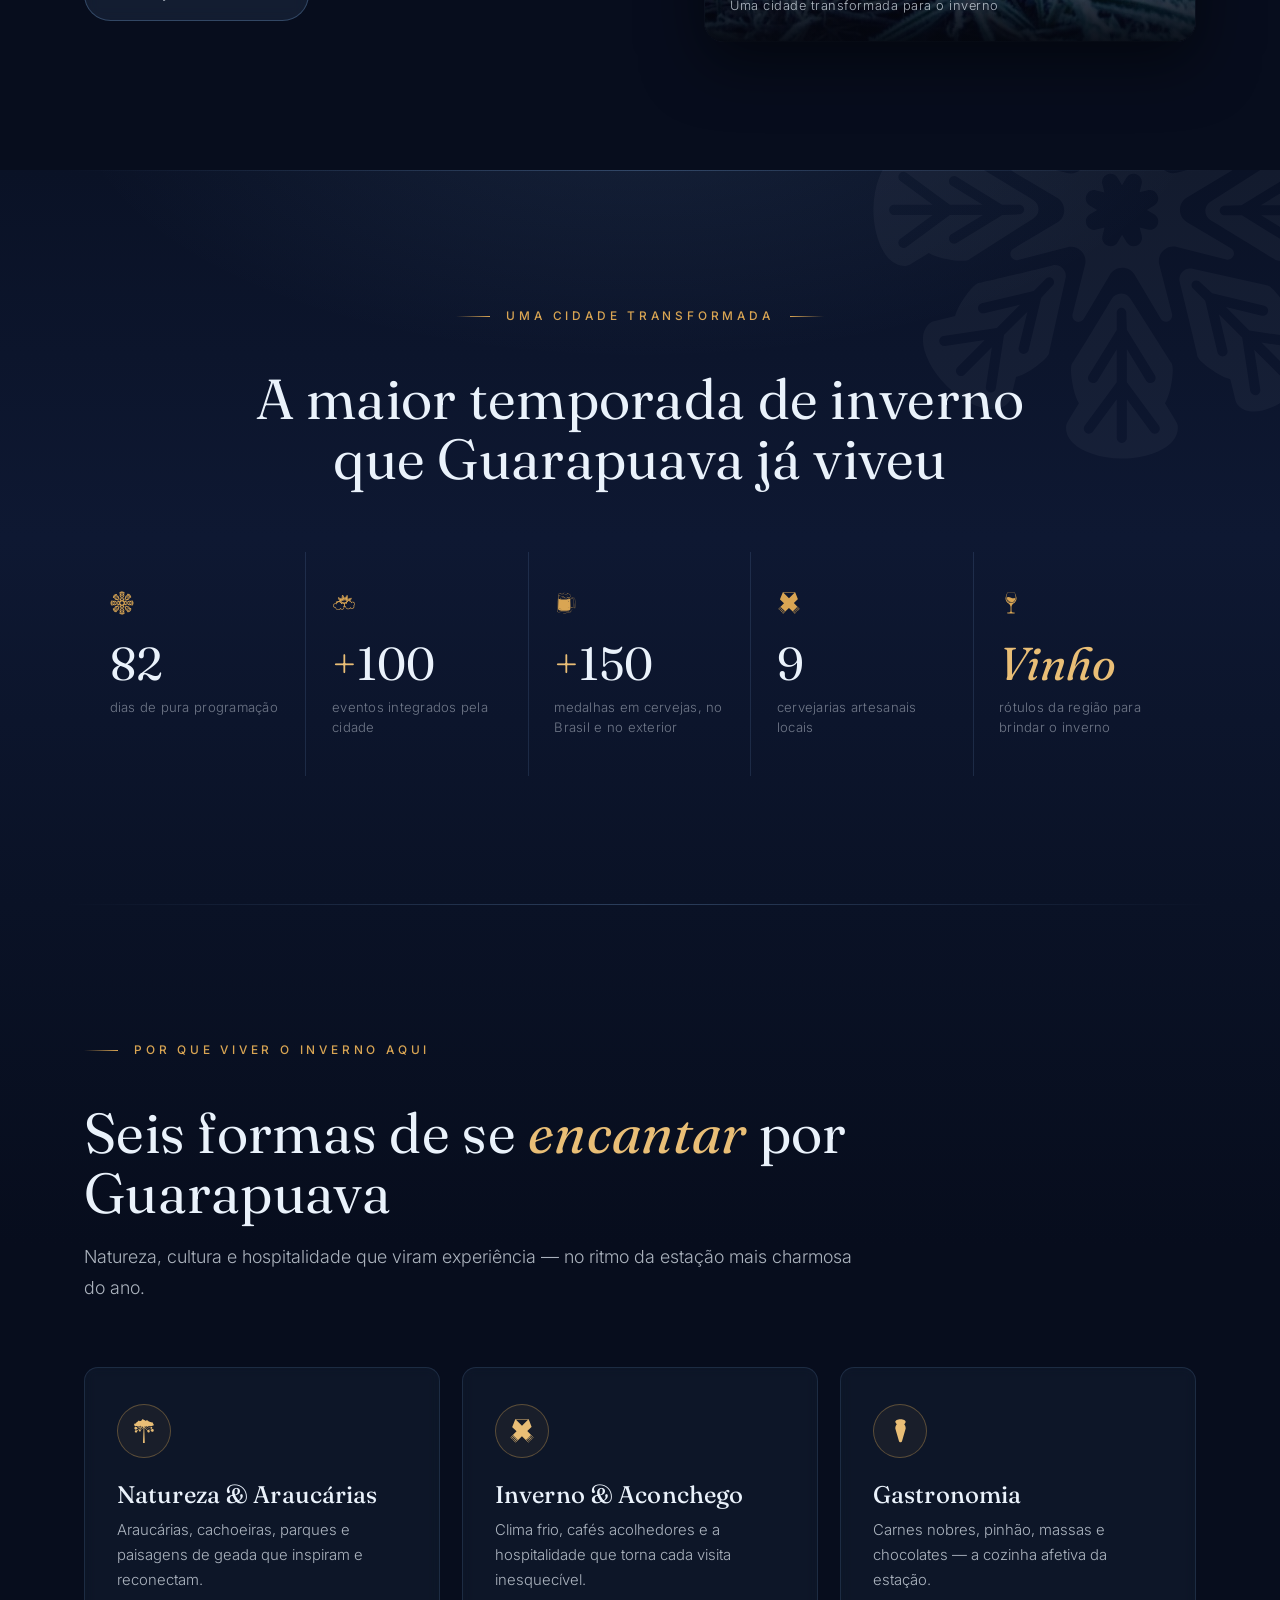
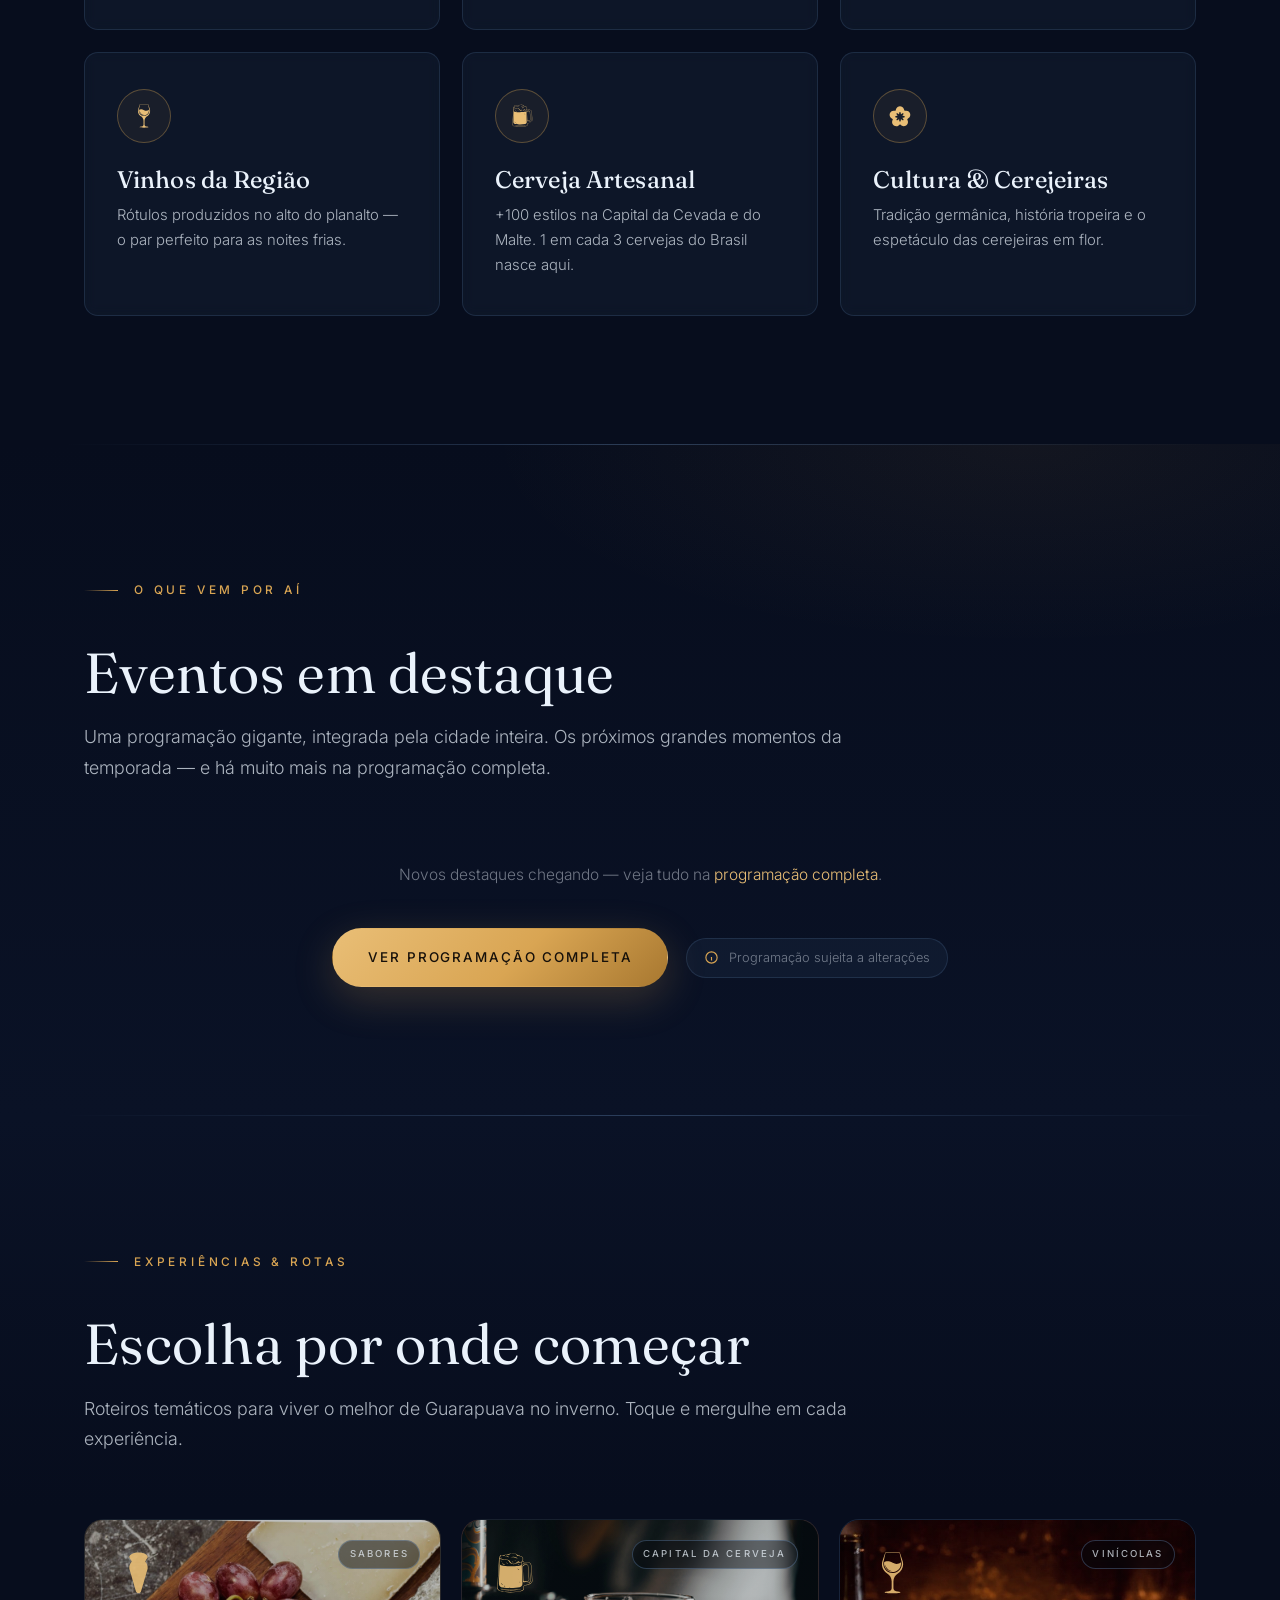
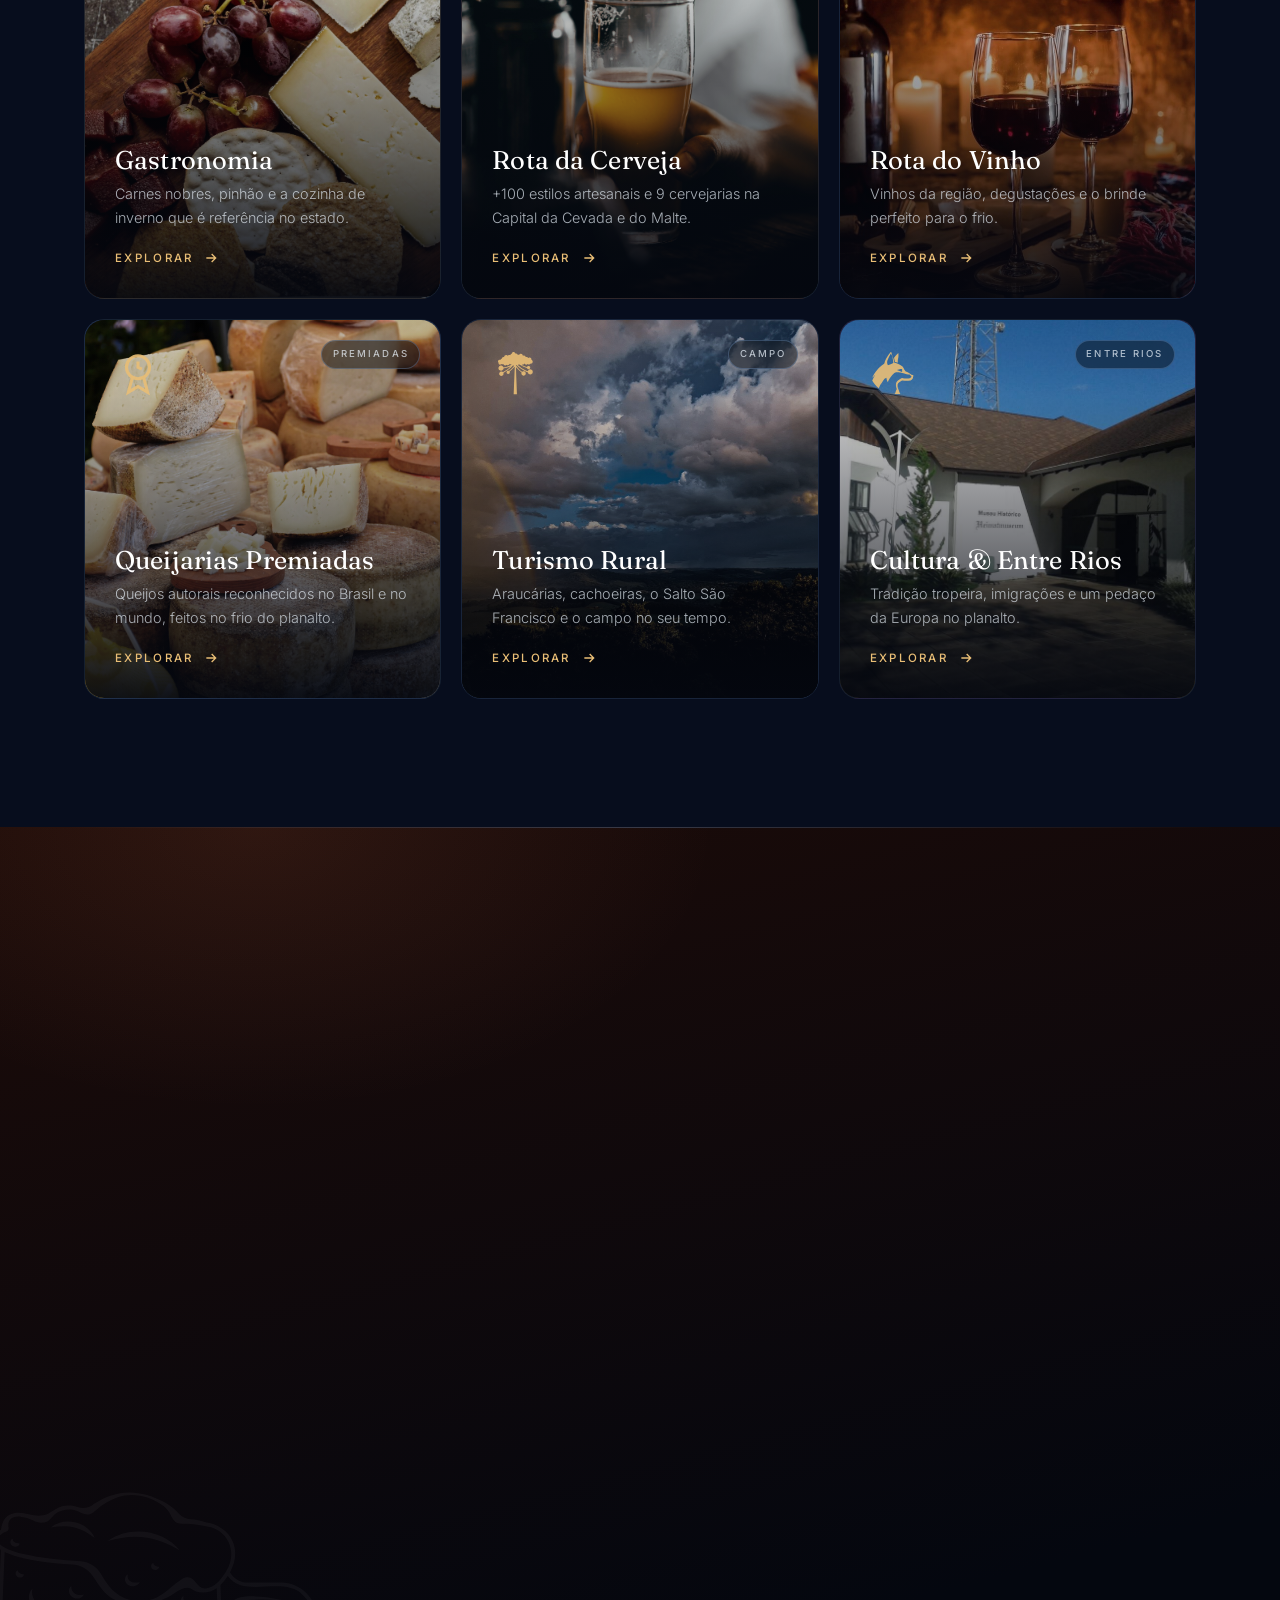
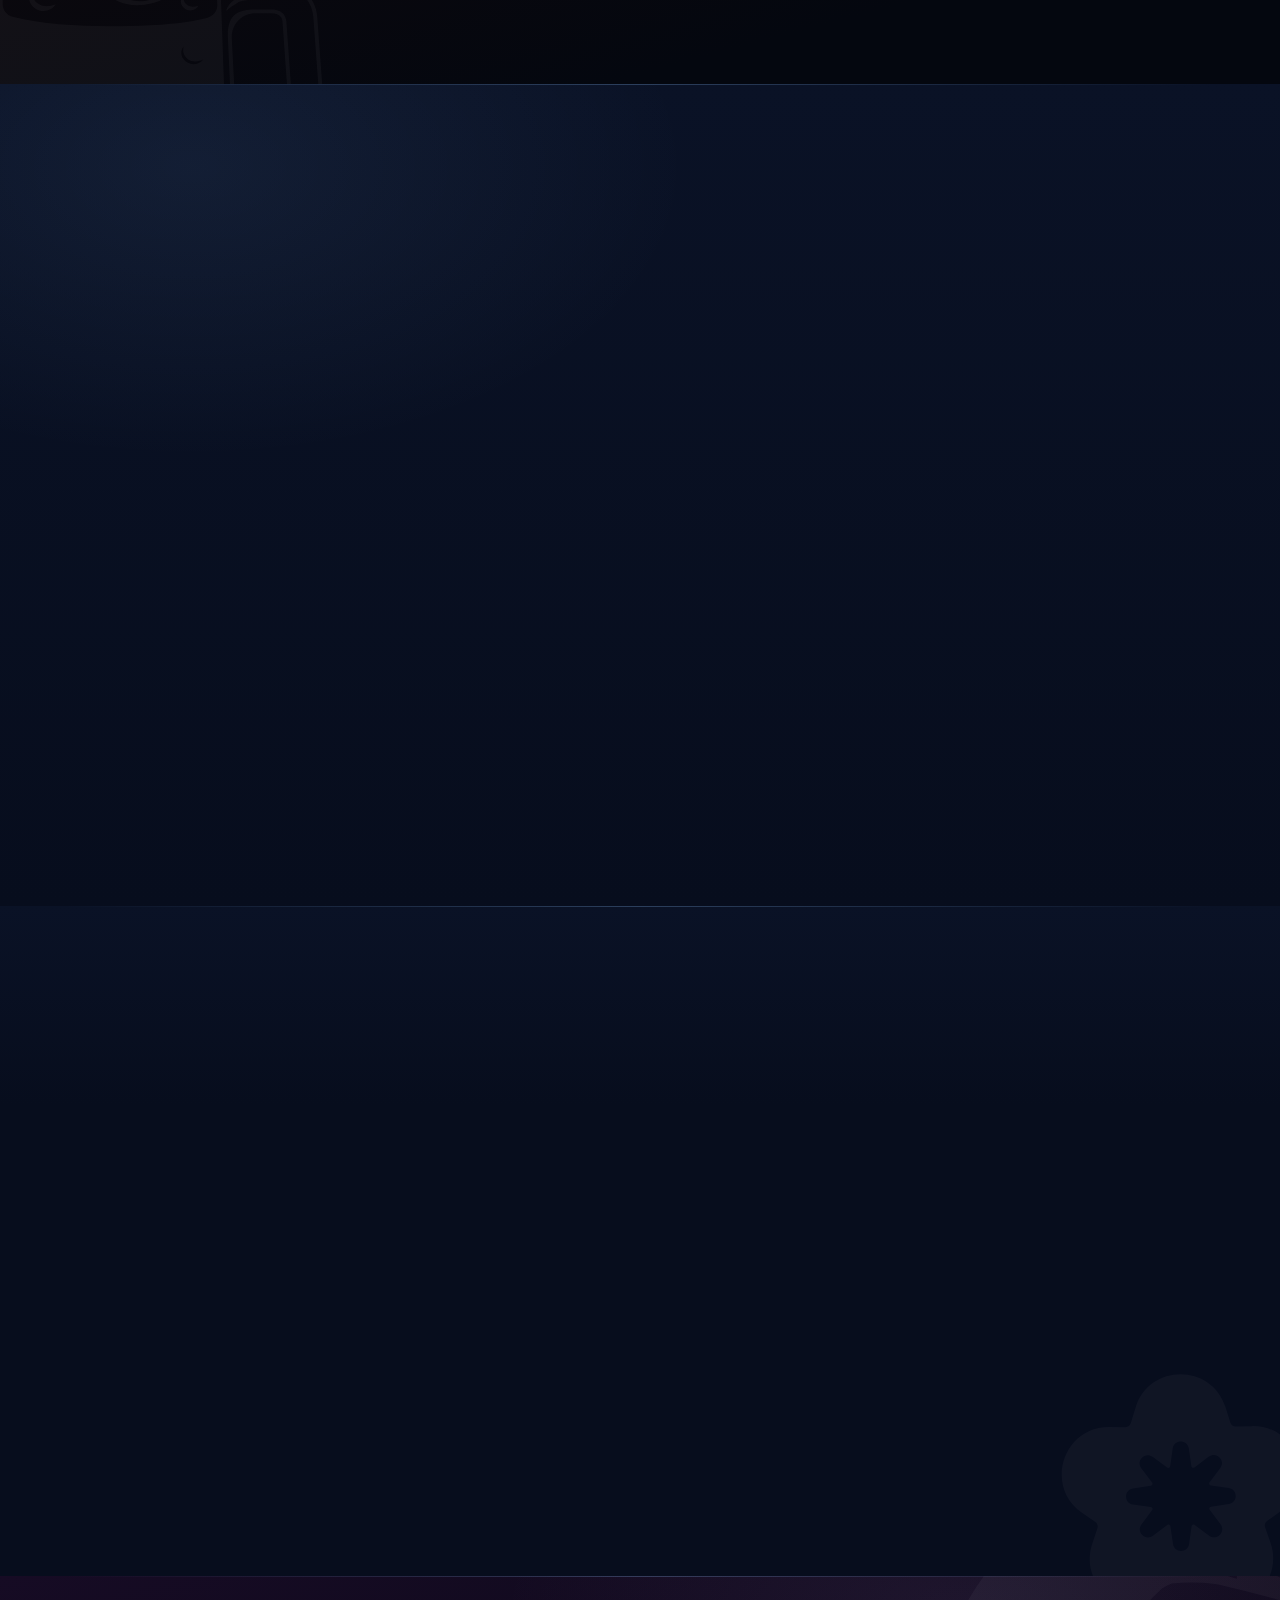
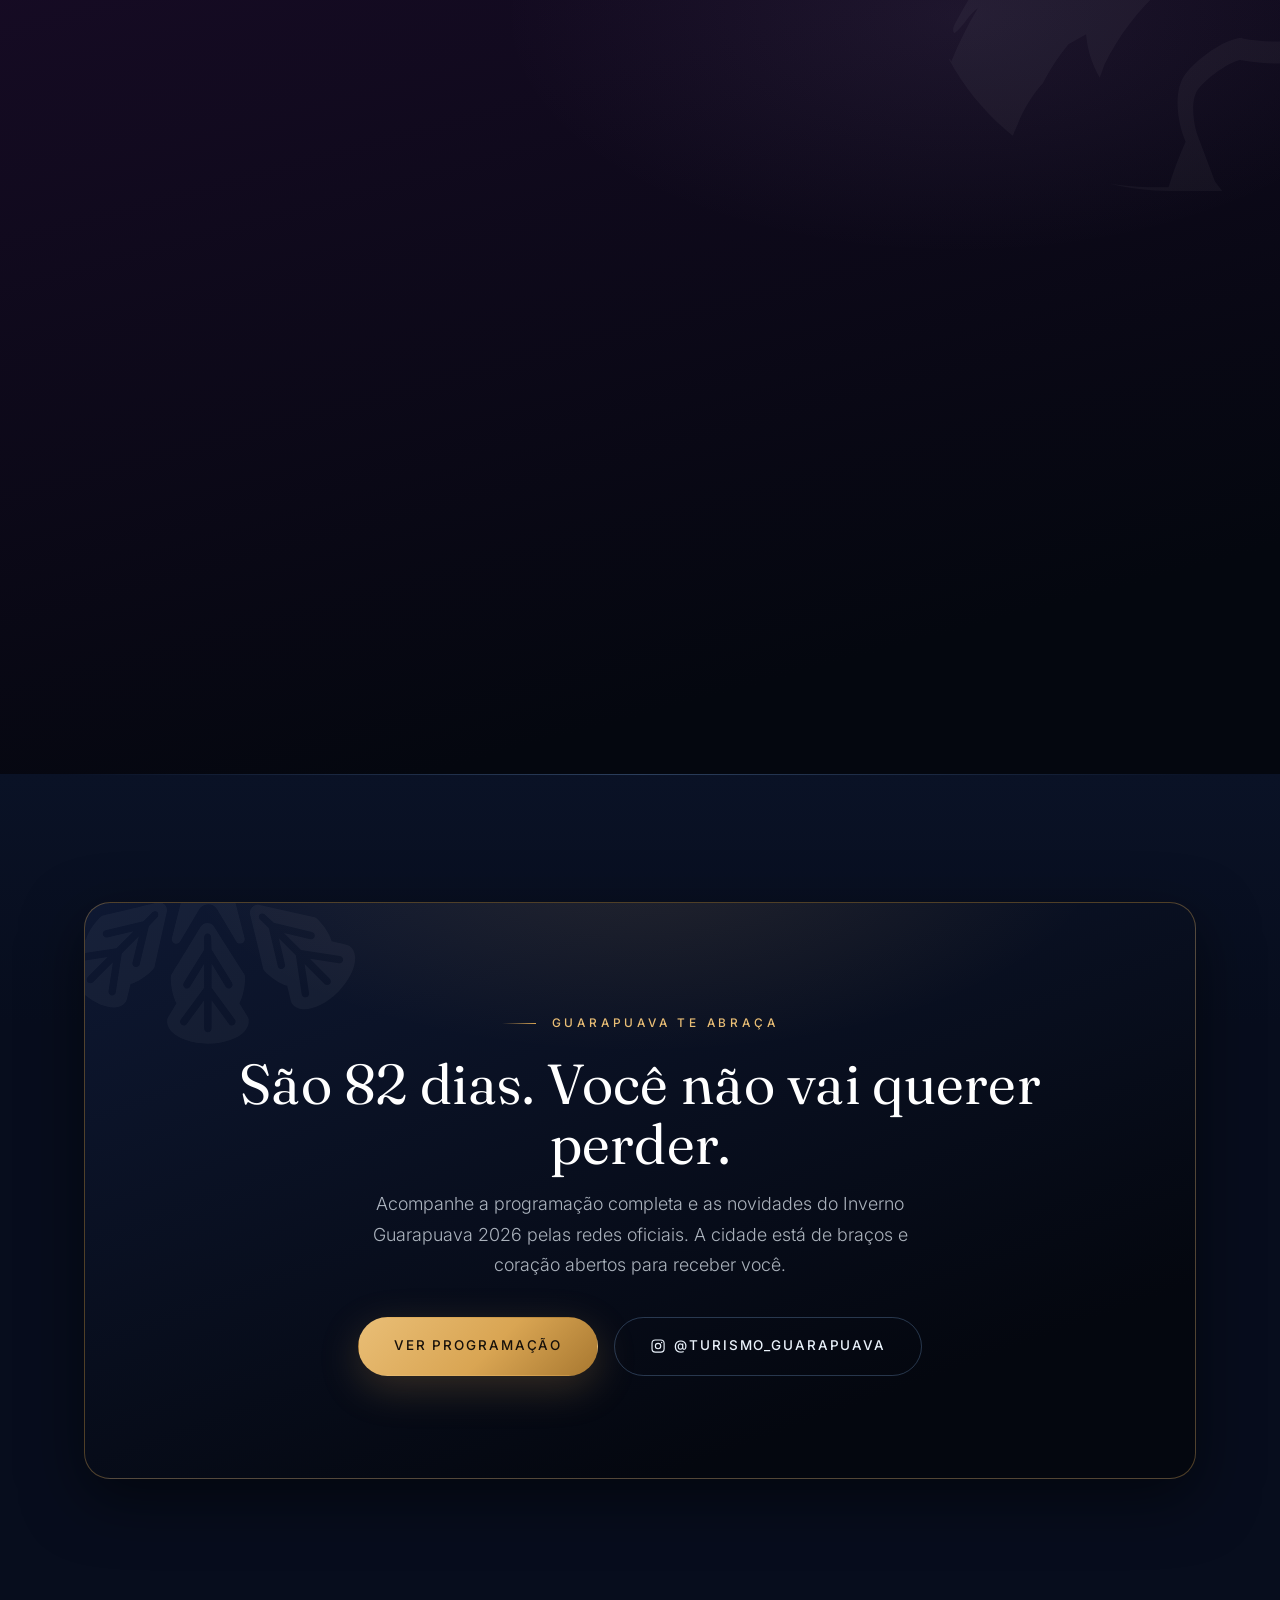
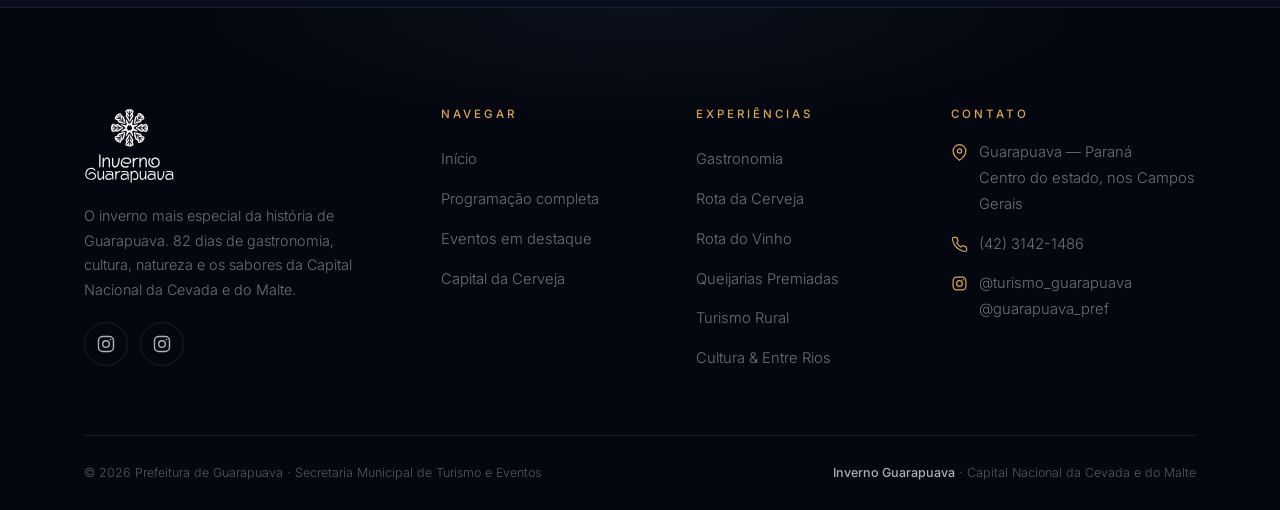
==== commit e99c32bc: "Add files via upload" ====
--- a/index.html
+++ b/index.html
@@ -268,7 +268,7 @@
         <span class="r-link">Explorar <svg viewBox="0 0 24 24" fill="none" stroke="currentColor" stroke-width="2"><path d="M5 12h14M13 6l6 6-6 6"/></svg></span>
       </a>
       <a class="route g-cultura reveal d2" href="cultura.html">
-        <div class="bg"><img src="assets/img/museu.jpg" alt="Museu Histórico de Entre Rios, arquitetura germânica" loading="lazy"></div>
+        <div class="bg"><img src="assets/img/cultura.jpg" alt="Arquitetura típica da colonização suábia em Entre Rios" loading="lazy"></div>
         <span class="r-badge">Entre Rios</span>
         <div class="r-ic"><span class="ic-mask" style="--m:url('../brand/icons/lobo.svg')"></span></div>
         <h3>Cultura &amp; Entre Rios</h3><p>Tradição tropeira, imigrações e um pedaço da Europa no planalto.</p>
@@ -347,7 +347,7 @@
   <span class="motif ic" style="top:-26%;right:-7%;width:440px;height:440px;color:#fff;--m:url('../brand/icons/lobo.svg')"></span>
   <div class="container feature rev">
     <div class="feature-media reveal">
-      <img src="assets/img/cultura.jpg" alt="Arquitetura típica da colonização suábia em Entre Rios" loading="lazy">
+      <img src="assets/img/museu.jpg" alt="Museu Histórico de Entre Rios (Heimatmuseum), em Entre Rios" loading="lazy">
       <span class="badge">Entre Rios · colonização suábia</span>
     </div>
     <div class="copy">
